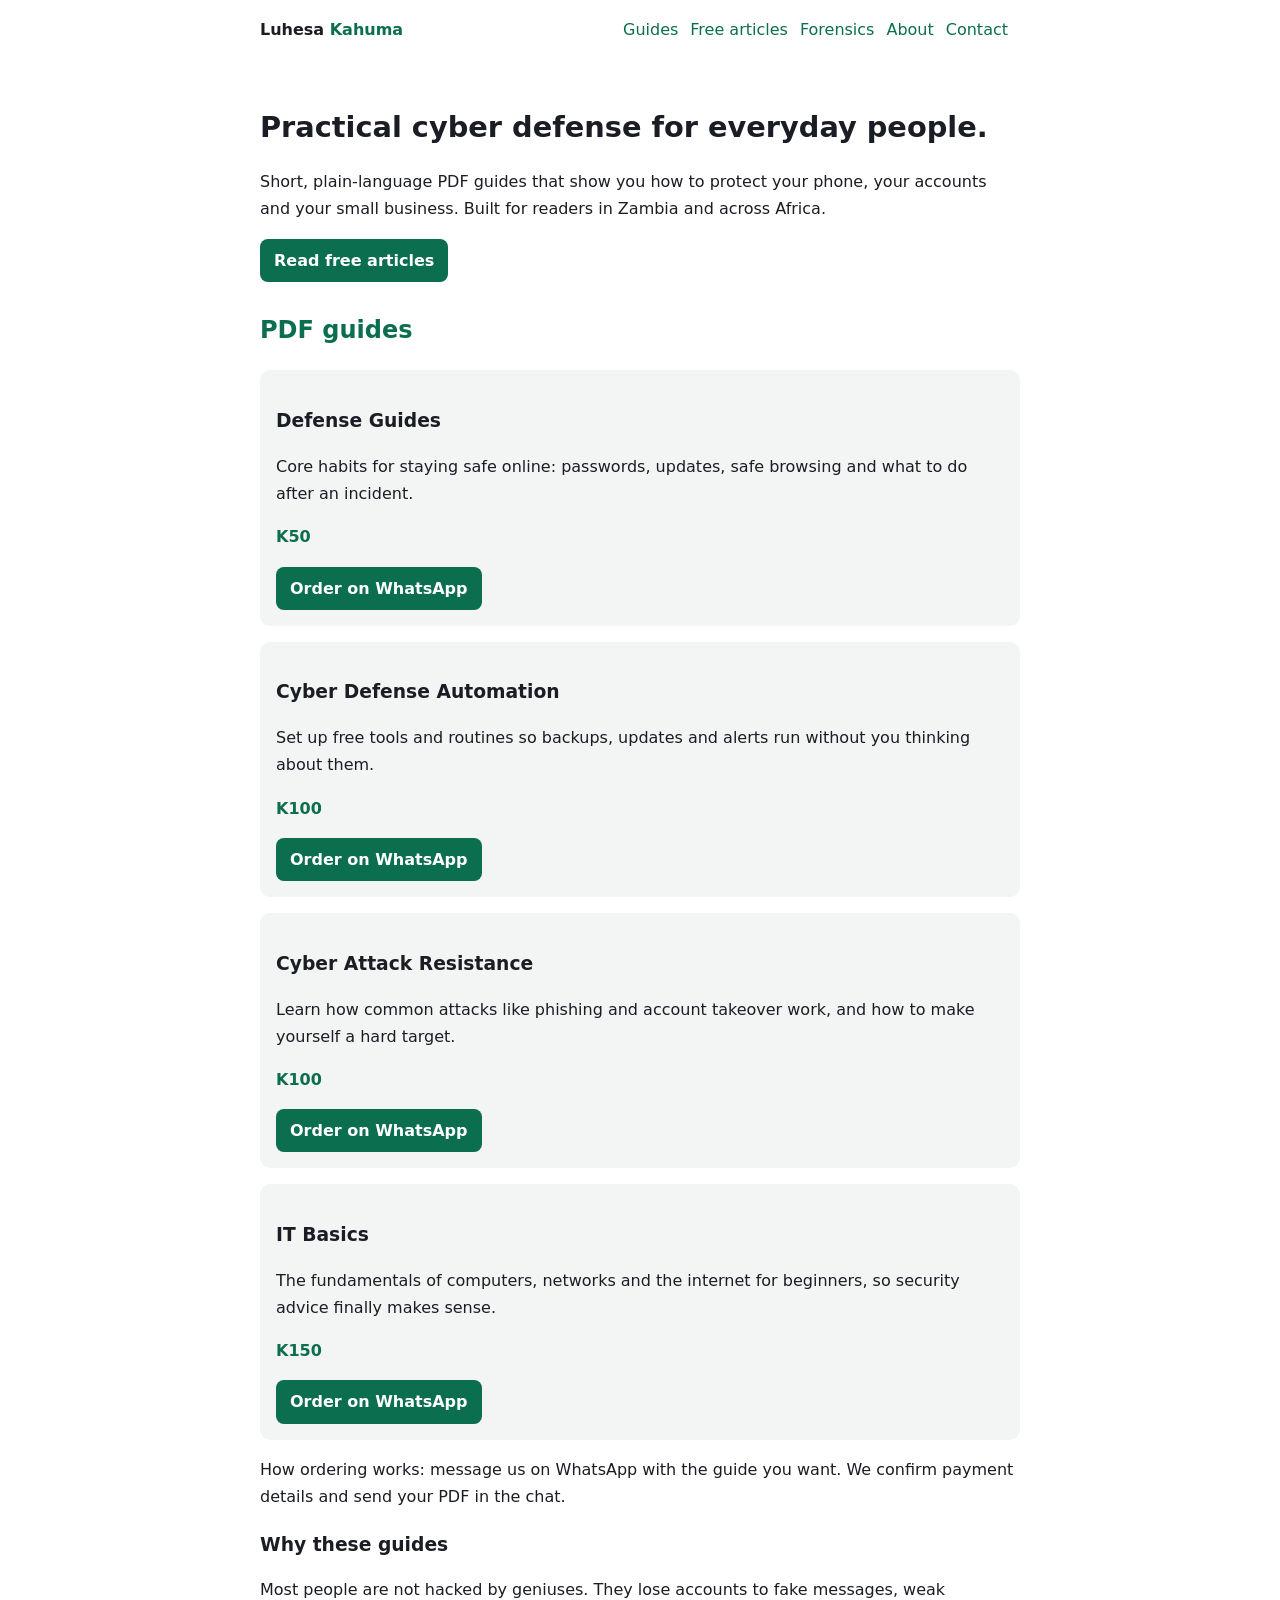
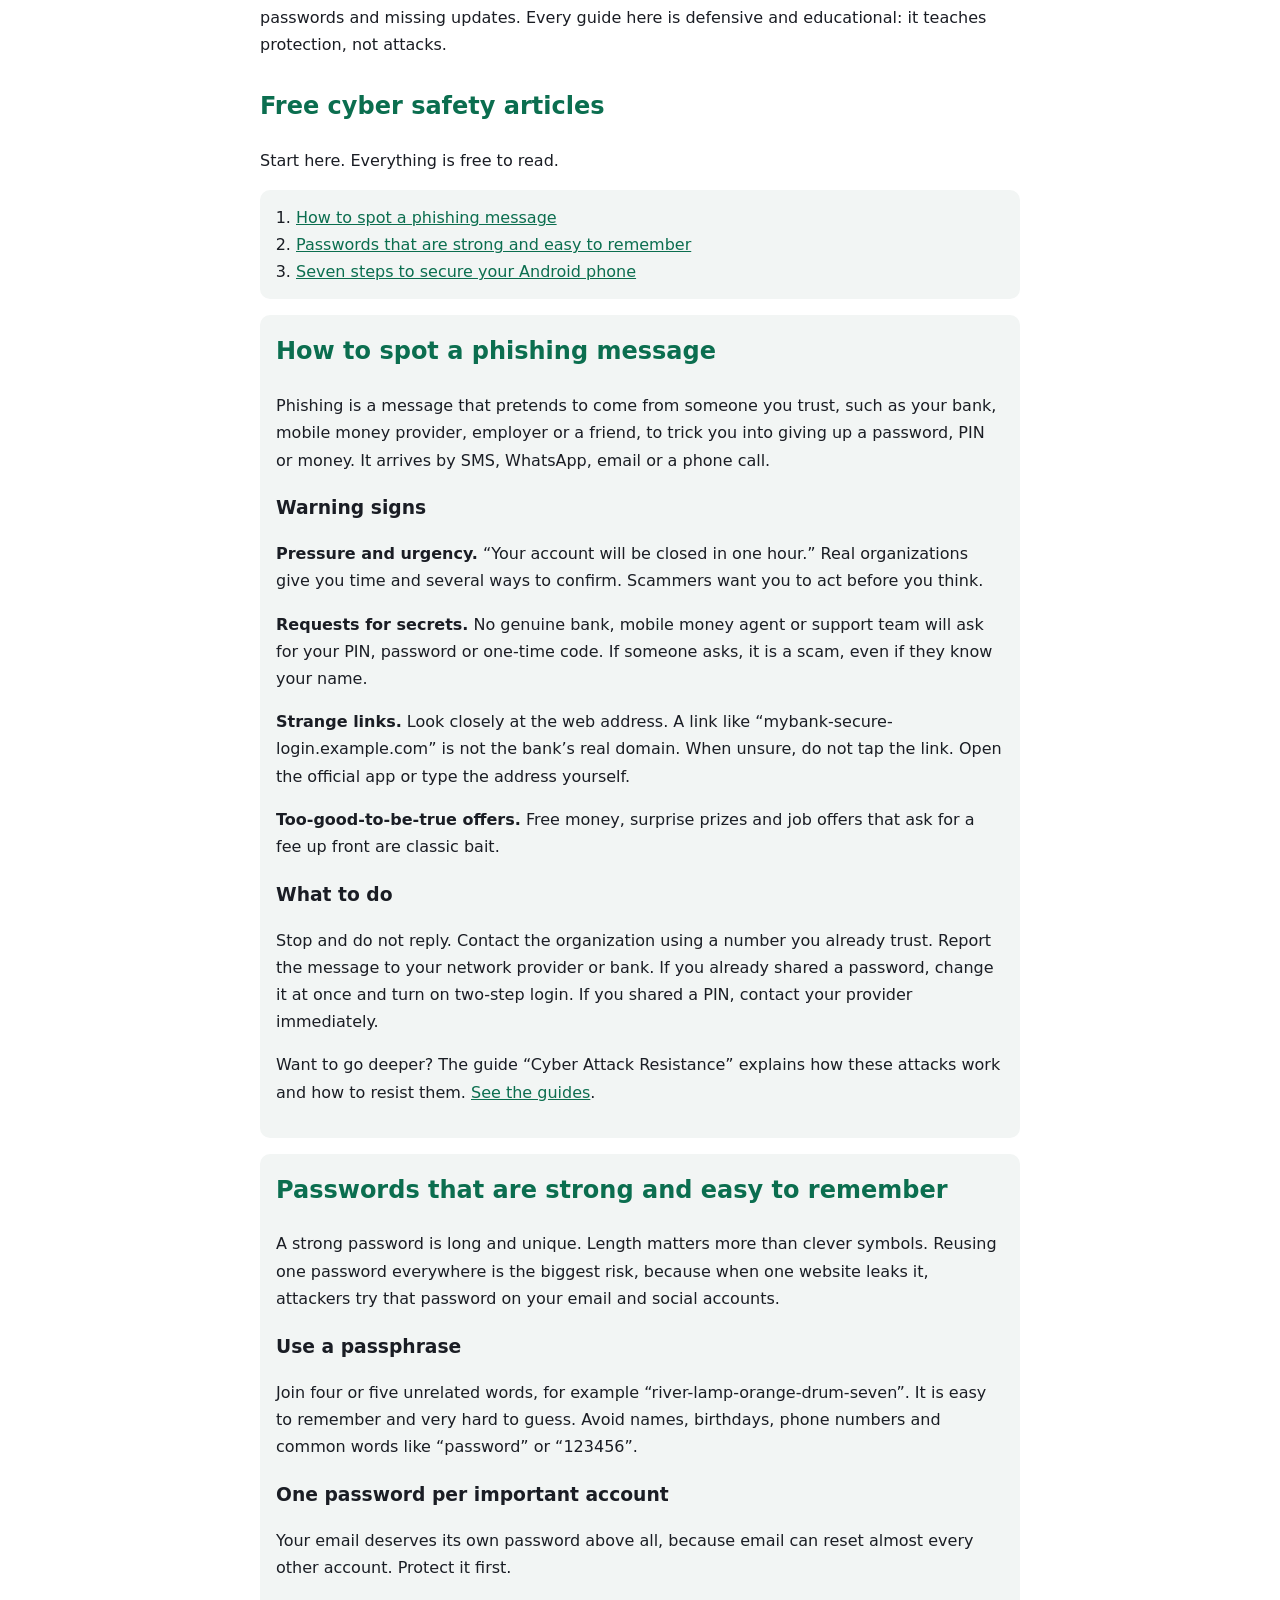
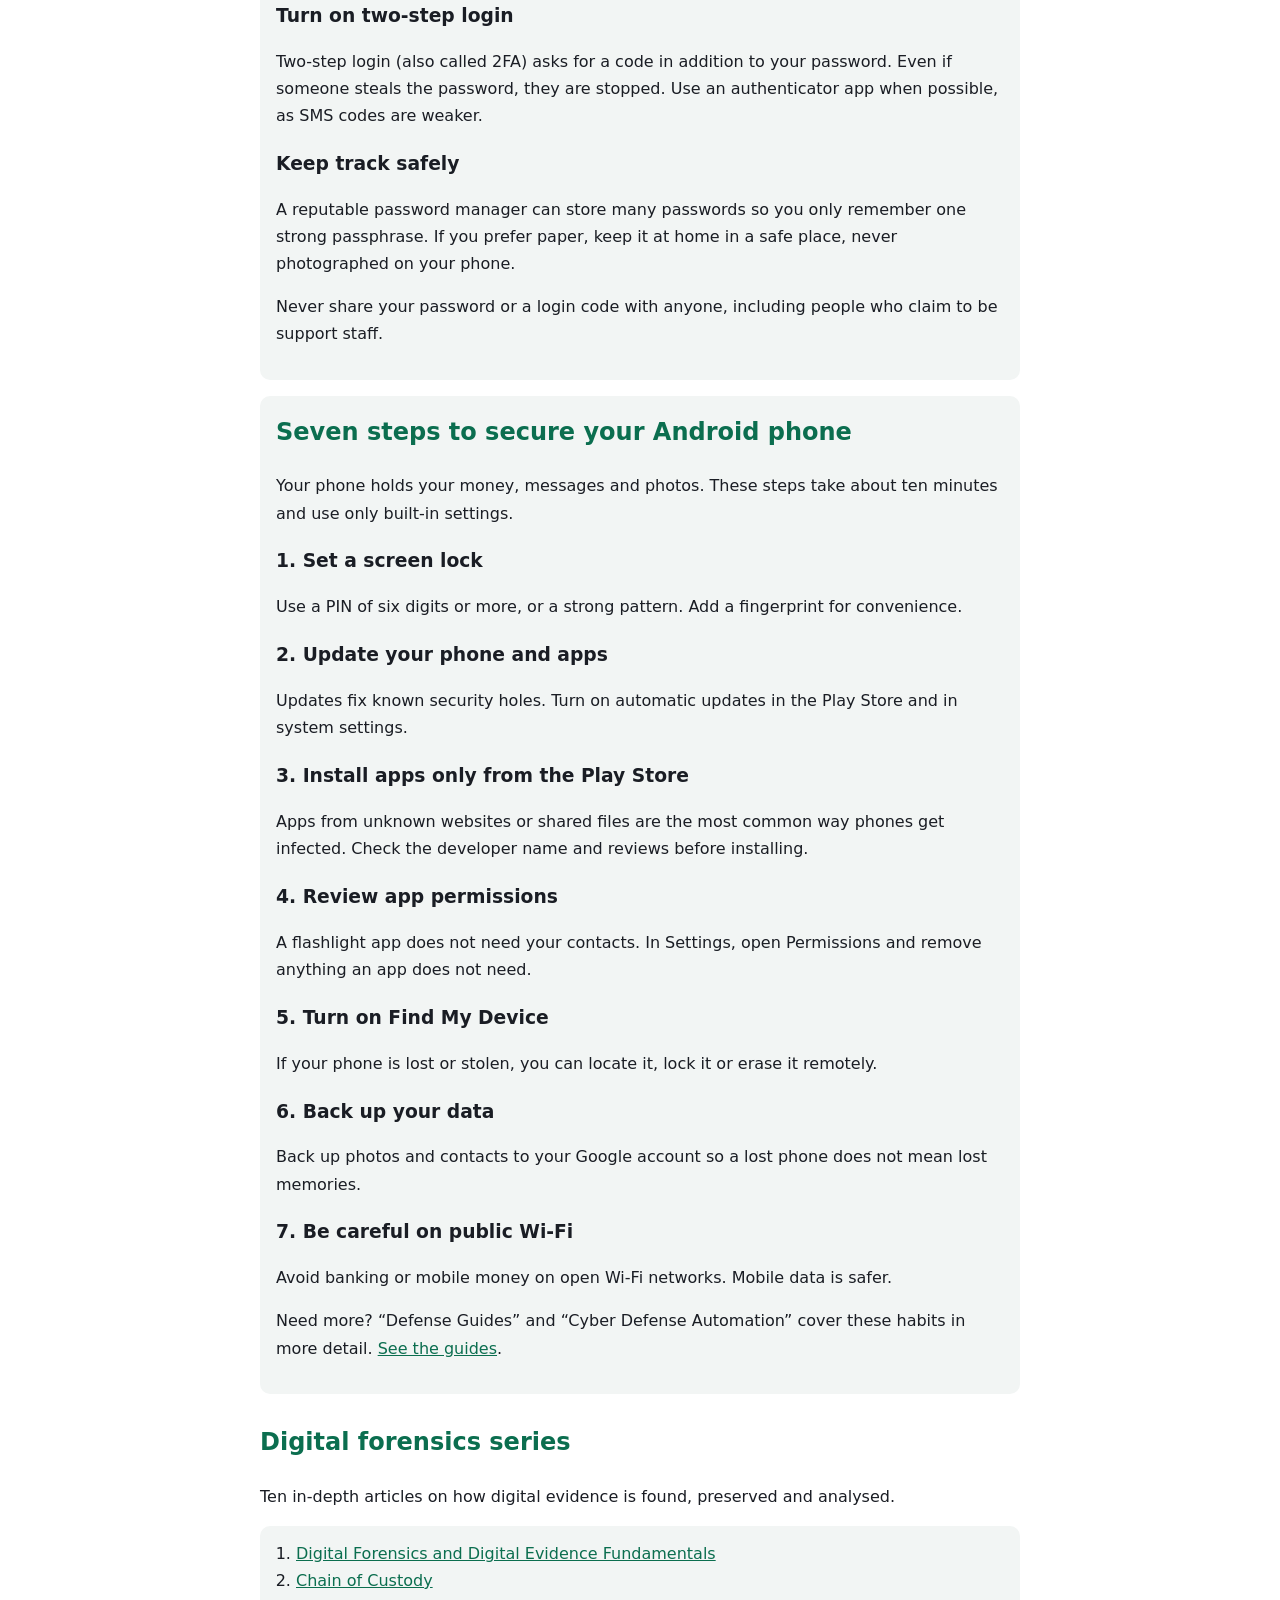
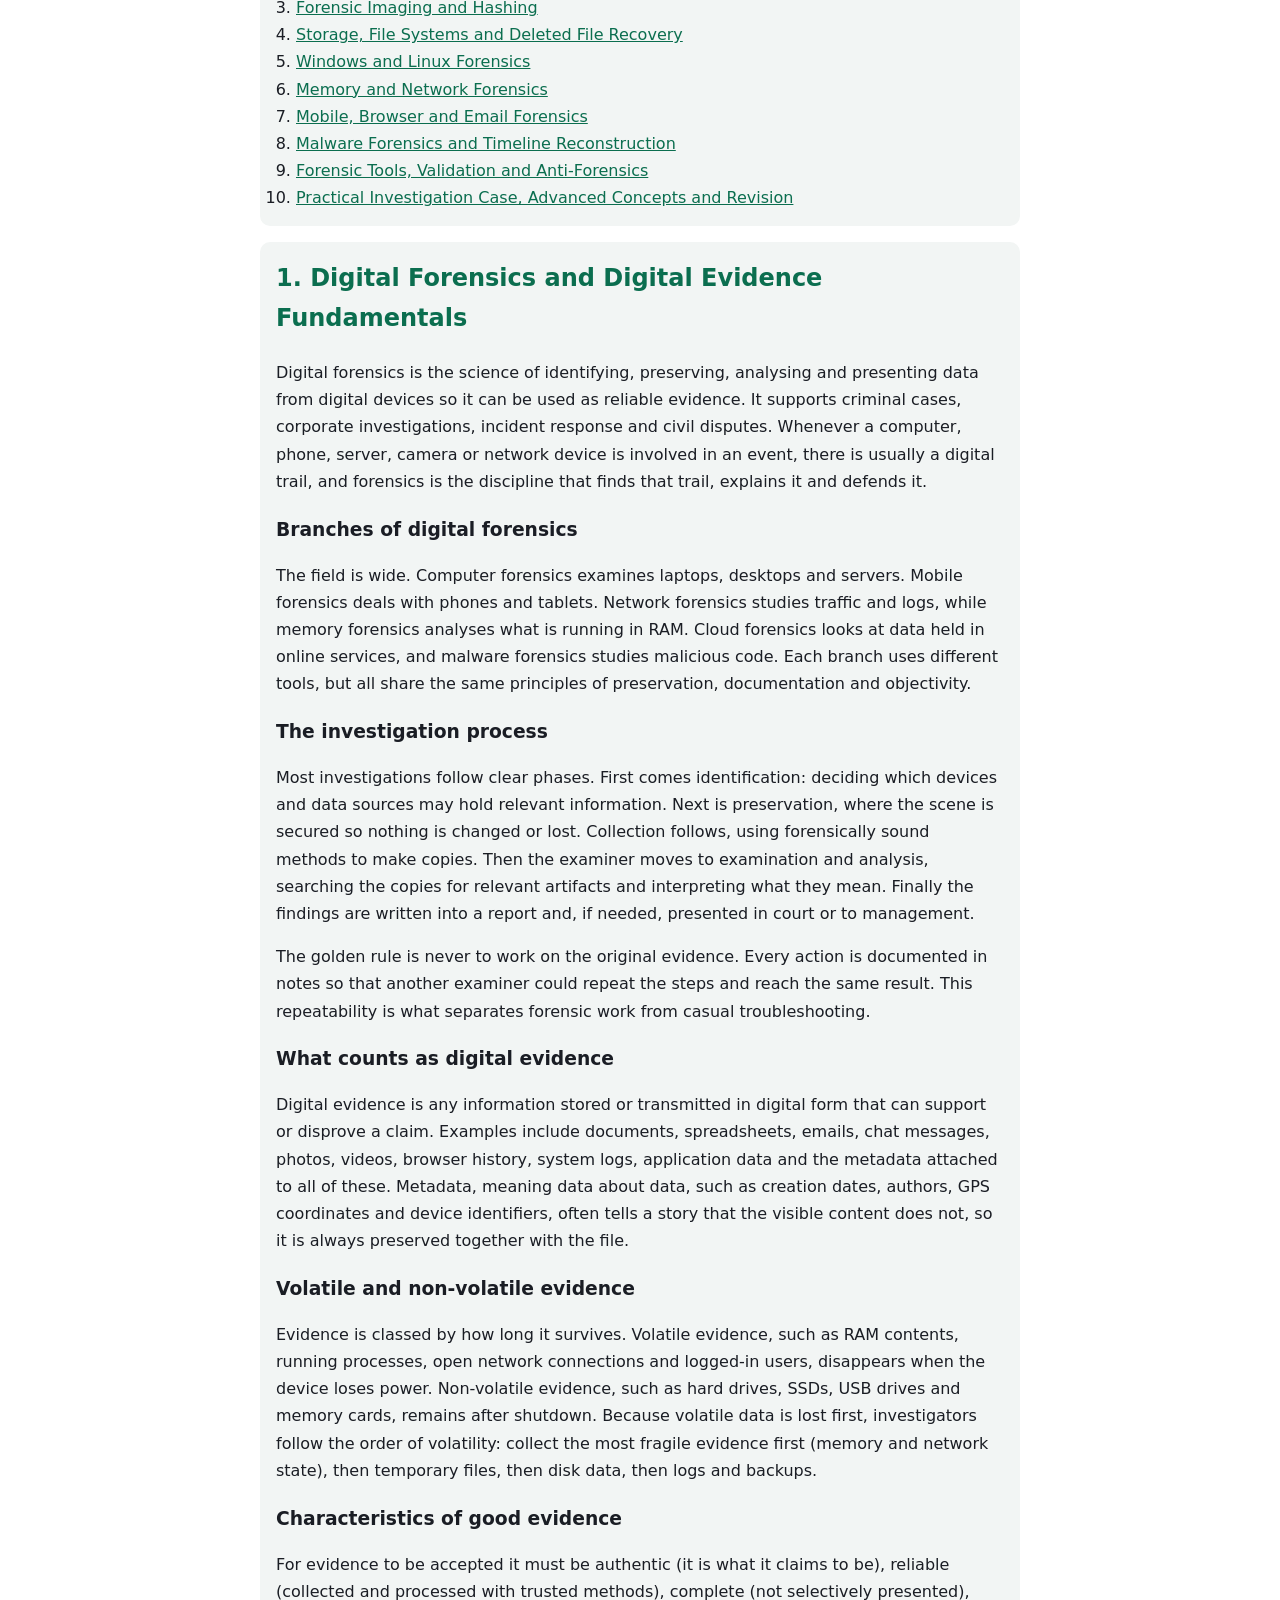
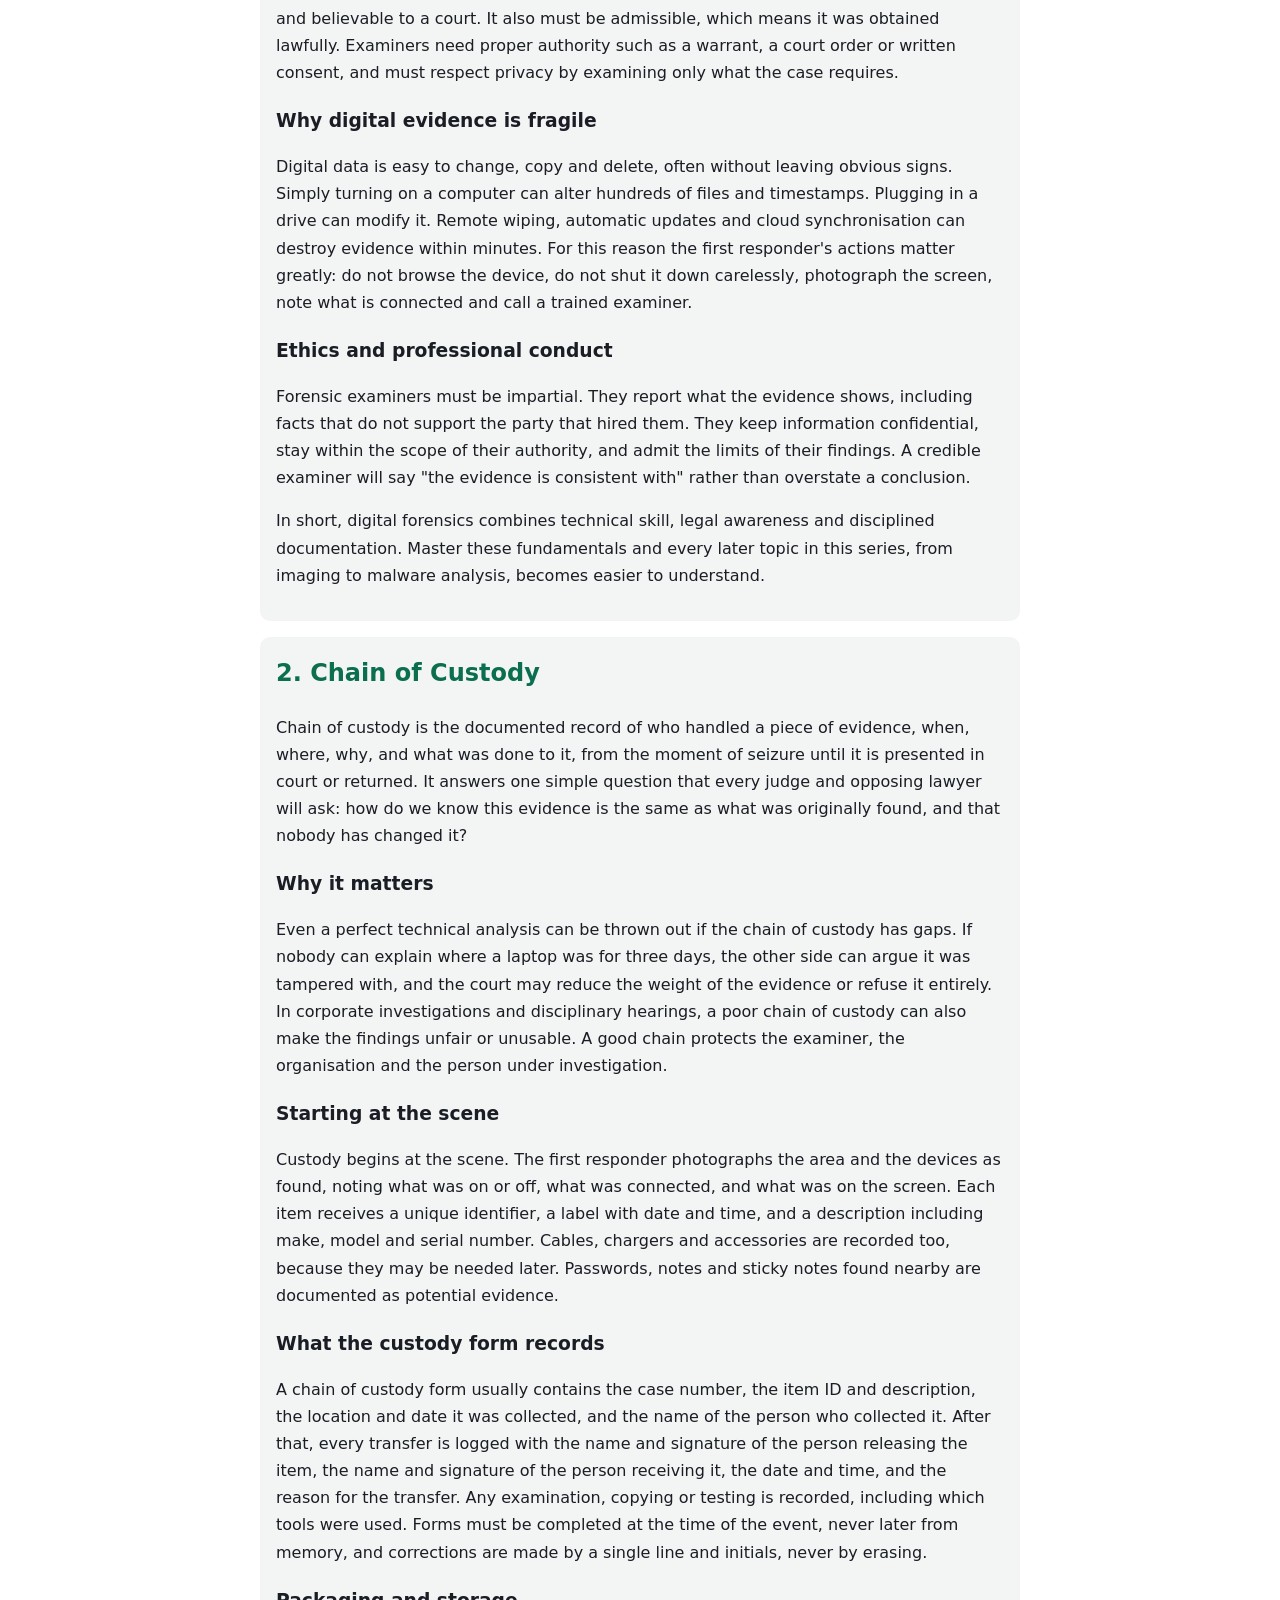
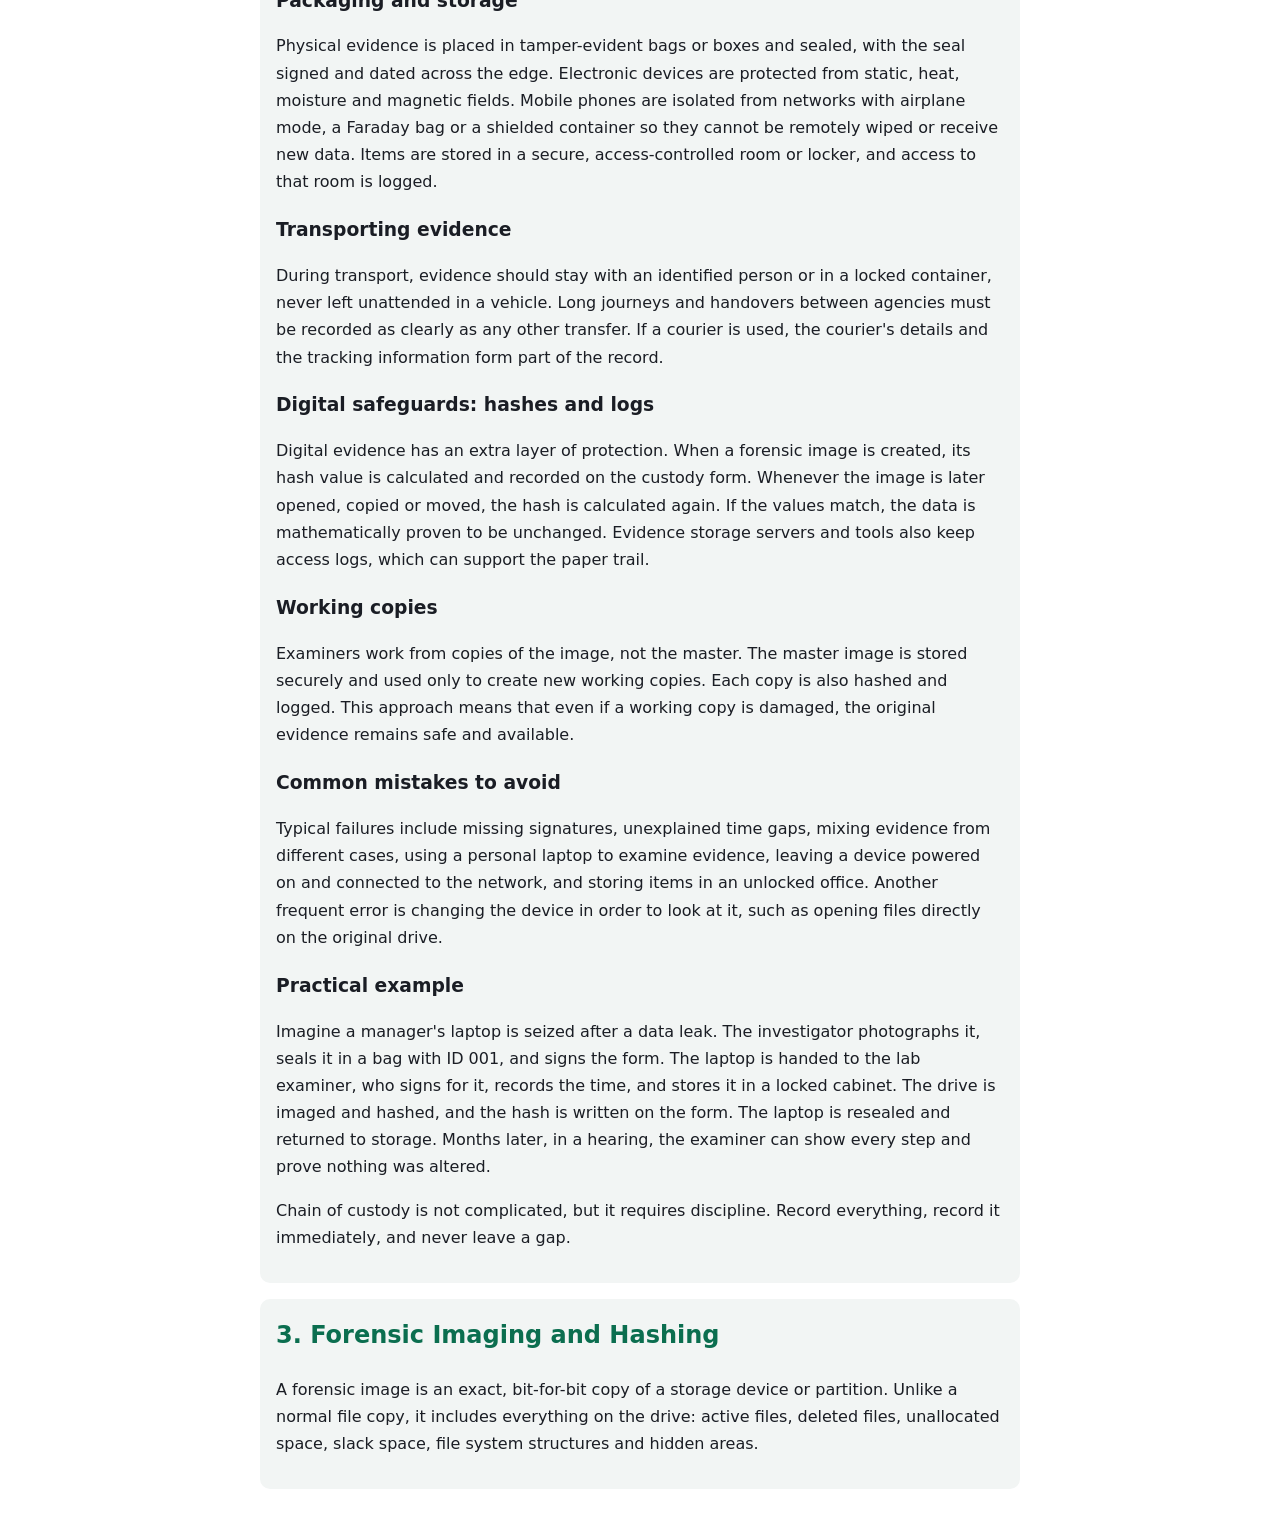
==== Index.html @ 453e82b5 "Add initial structure for cyber defense website This HTML file contains a complete structure for a w" ====
<!DOCTYPE html>
<html lang="en"><head><meta charset="utf-8">
<meta name="viewport" content="width=device-width, initial-scale=1">
<title>Luhesa Kahuma – Practical Cyber Defense Guides and Digital Forensics Articles</title>
<meta name="description" content="Plain-language cyber defense PDF guides, free cyber safety articles and a digital forensics series. Based in Zambia.">
<!-- GOOGLE ADSENSE: site script. Keep this in the head of every page. -->
<script async src="https://pagead2.googlesyndication.com/pagead/js/adsbygoogle.js?client=ca-pub-8002602177546932" crossorigin="anonymous"></script>
<style>
:root{--bg:#fff;--fg:#1a1d24;--mu:#5b6270;--ac:#0b6e4f;--cd:#f2f5f4}
@media(prefers-color-scheme:dark){:root{--bg:#10141a;--fg:#e8ecf1;--mu:#9aa4b2;--ac:#4cd1a0;--cd:#1a2029}}
html{scroll-behavior:smooth}
body{margin:0;background:var(--bg);color:var(--fg);font:16px/1.7 system-ui,sans-serif}
header,main,footer{max-width:760px;margin:auto;padding:16px}
.top{display:flex;flex-wrap:wrap;gap:10px 16px;align-items:center;justify-content:space-between}
.top nav a{margin-right:12px;text-decoration:none}
h1{font-size:1.8rem;margin:.4em 0}h2{color:var(--ac);margin-top:0}h3{margin:1em 0 .2em}
a{color:var(--ac)}section{margin:28px 0}
article,.card{background:var(--cd);border-radius:10px;padding:16px;margin:16px 0}
.price{font-weight:700;color:var(--ac)}
.btn{display:inline-block;background:var(--ac);color:var(--bg);padding:8px 14px;border-radius:8px;text-decoration:none;font-weight:600}
nav ol{background:var(--cd);padding:14px 14px 14px 36px;border-radius:10px}
.ad{min-height:0;margin:20px 0;text-align:center}
footer{color:var(--mu);font-size:.9rem}
</style></head><body>
<header class="top"><strong id="home">Luhesa <span style="color:var(--ac)">Kahuma</span></strong>
<nav><a href="#guides">Guides</a><a href="#articles">Free articles</a><a href="#forensics">Forensics</a><a href="#about">About</a><a href="#contact">Contact</a></nav></header>
<main>
<section><h1>Practical cyber defense for everyday people.</h1>
<p>Short, plain-language PDF guides that show you how to protect your phone, your accounts and your small business. Built for readers in Zambia and across Africa.</p>
<p><a class="btn" href="#articles">Read free articles</a></p></section>

<!-- AD SPOT 1: below the hero, before the PDF guides. To use a manual unit, create a display ad unit in AdSense, copy its slot ID, and uncomment below.
<ins class="adsbygoogle" style="display:block" data-ad-client="ca-pub-8002602177546932" data-ad-slot="YOUR_SLOT_ID" data-ad-format="auto" data-full-width-responsive="true"></ins>
<script>(adsbygoogle=window.adsbygoogle||[]).push({});</script>
-->
<div class="ad" aria-label="Advertisement"></div>

<section id="guides"><h2>PDF guides</h2>
<div class="card"><h3>Defense Guides</h3><p>Core habits for staying safe online: passwords, updates, safe browsing and what to do after an incident.</p><p class="price">K50</p><a class="btn" href="https://wa.me/260964242278?text=Hello%2C%20I%20want%20the%20Defense%20Guides%20PDF%20%28K50%29">Order on WhatsApp</a></div>
<div class="card"><h3>Cyber Defense Automation</h3><p>Set up free tools and routines so backups, updates and alerts run without you thinking about them.</p><p class="price">K100</p><a class="btn" href="https://wa.me/260964242278?text=Hello%2C%20I%20want%20the%20Cyber%20Defense%20Automation%20PDF%20%28K100%29">Order on WhatsApp</a></div>
<div class="card"><h3>Cyber Attack Resistance</h3><p>Learn how common attacks like phishing and account takeover work, and how to make yourself a hard target.</p><p class="price">K100</p><a class="btn" href="https://wa.me/260964242278?text=Hello%2C%20I%20want%20the%20Cyber%20Attack%20Resistance%20PDF%20%28K100%29">Order on WhatsApp</a></div>
<div class="card"><h3>IT Basics</h3><p>The fundamentals of computers, networks and the internet for beginners, so security advice finally makes sense.</p><p class="price">K150</p><a class="btn" href="https://wa.me/260964242278?text=Hello%2C%20I%20want%20the%20IT%20Basics%20PDF%20%28K150%29">Order on WhatsApp</a></div>
<p>How ordering works: message us on WhatsApp with the guide you want. We confirm payment details and send your PDF in the chat.</p>
<h3>Why these guides</h3>
<p>Most people are not hacked by geniuses. They lose accounts to fake messages, weak passwords and missing updates. Every guide here is defensive and educational: it teaches protection, not attacks.</p></section>

<section id="articles"><h2>Free cyber safety articles</h2>
<p>Start here. Everything is free to read.</p>
<nav><ol><li><a href="#a-phishing">How to spot a phishing message</a></li><li><a href="#a-passwords">Passwords that are strong and easy to remember</a></li><li><a href="#a-phone">Seven steps to secure your Android phone</a></li></ol></nav>

<article id="a-phishing"><h2>How to spot a phishing message</h2>
<p>Phishing is a message that pretends to come from someone you trust, such as your bank, mobile money provider, employer or a friend, to trick you into giving up a password, PIN or money. It arrives by SMS, WhatsApp, email or a phone call.</p>
<h3>Warning signs</h3>
<p><strong>Pressure and urgency.</strong> “Your account will be closed in one hour.” Real organizations give you time and several ways to confirm. Scammers want you to act before you think.</p>
<p><strong>Requests for secrets.</strong> No genuine bank, mobile money agent or support team will ask for your PIN, password or one-time code. If someone asks, it is a scam, even if they know your name.</p>
<p><strong>Strange links.</strong> Look closely at the web address. A link like “mybank-secure-login.example.com” is not the bank’s real domain. When unsure, do not tap the link. Open the official app or type the address yourself.</p>
<p><strong>Too-good-to-be-true offers.</strong> Free money, surprise prizes and job offers that ask for a fee up front are classic bait.</p>
<h3>What to do</h3>
<p>Stop and do not reply. Contact the organization using a number you already trust. Report the message to your network provider or bank. If you already shared a password, change it at once and turn on two-step login. If you shared a PIN, contact your provider immediately.</p>
<p>Want to go deeper? The guide “Cyber Attack Resistance” explains how these attacks work and how to resist them. <a href="#guides">See the guides</a>.</p></article>

<article id="a-passwords"><h2>Passwords that are strong and easy to remember</h2>
<p>A strong password is long and unique. Length matters more than clever symbols. Reusing one password everywhere is the biggest risk, because when one website leaks it, attackers try that password on your email and social accounts.</p>
<h3>Use a passphrase</h3>
<p>Join four or five unrelated words, for example “river-lamp-orange-drum-seven”. It is easy to remember and very hard to guess. Avoid names, birthdays, phone numbers and common words like “password” or “123456”.</p>
<h3>One password per important account</h3>
<p>Your email deserves its own password above all, because email can reset almost every other account. Protect it first.</p>
<h3>Turn on two-step login</h3>
<p>Two-step login (also called 2FA) asks for a code in addition to your password. Even if someone steals the password, they are stopped. Use an authenticator app when possible, as SMS codes are weaker.</p>
<h3>Keep track safely</h3>
<p>A reputable password manager can store many passwords so you only remember one strong passphrase. If you prefer paper, keep it at home in a safe place, never photographed on your phone.</p>
<p>Never share your password or a login code with anyone, including people who claim to be support staff.</p></article>

<article id="a-phone"><h2>Seven steps to secure your Android phone</h2>
<p>Your phone holds your money, messages and photos. These steps take about ten minutes and use only built-in settings.</p>
<h3>1. Set a screen lock</h3><p>Use a PIN of six digits or more, or a strong pattern. Add a fingerprint for convenience.</p>
<h3>2. Update your phone and apps</h3><p>Updates fix known security holes. Turn on automatic updates in the Play Store and in system settings.</p>
<h3>3. Install apps only from the Play Store</h3><p>Apps from unknown websites or shared files are the most common way phones get infected. Check the developer name and reviews before installing.</p>
<h3>4. Review app permissions</h3><p>A flashlight app does not need your contacts. In Settings, open Permissions and remove anything an app does not need.</p>
<h3>5. Turn on Find My Device</h3><p>If your phone is lost or stolen, you can locate it, lock it or erase it remotely.</p>
<h3>6. Back up your data</h3><p>Back up photos and contacts to your Google account so a lost phone does not mean lost memories.</p>
<h3>7. Be careful on public Wi-Fi</h3><p>Avoid banking or mobile money on open Wi-Fi networks. Mobile data is safer.</p>
<p>Need more? “Defense Guides” and “Cyber Defense Automation” cover these habits in more detail. <a href="#guides">See the guides</a>.</p></article>
</section>

<!-- AD SPOT 2: between the free articles and the forensics series. To use a manual unit, create a display ad unit in AdSense, copy its slot ID, and uncomment below.
<ins class="adsbygoogle" style="display:block" data-ad-client="ca-pub-8002602177546932" data-ad-slot="YOUR_SLOT_ID" data-ad-format="auto" data-full-width-responsive="true"></ins>
<script>(adsbygoogle=window.adsbygoogle||[]).push({});</script>
-->
<div class="ad" aria-label="Advertisement"></div>

<section id="forensics"><h2>Digital forensics series</h2>
<p>Ten in-depth articles on how digital evidence is found, preserved and analysed.</p>
<nav><ol><li><a href="#f1">Digital Forensics and Digital Evidence Fundamentals</a></li><li><a href="#f2">Chain of Custody</a></li><li><a href="#f3">Forensic Imaging and Hashing</a></li><li><a href="#f4">Storage, File Systems and Deleted File Recovery</a></li><li><a href="#f5">Windows and Linux Forensics</a></li><li><a href="#f6">Memory and Network Forensics</a></li><li><a href="#f7">Mobile, Browser and Email Forensics</a></li><li><a href="#f8">Malware Forensics and Timeline Reconstruction</a></li><li><a href="#f9">Forensic Tools, Validation and Anti-Forensics</a></li><li><a href="#f10">Practical Investigation Case, Advanced Concepts and Revision</a></li></ol></nav>
<article id="f1"><h2>1. Digital Forensics and Digital Evidence Fundamentals</h2>
<p>Digital forensics is the science of identifying, preserving, analysing and presenting data from digital devices so it can be used as reliable evidence. It supports criminal cases, corporate investigations, incident response and civil disputes. Whenever a computer, phone, server, camera or network device is involved in an event, there is usually a digital trail, and forensics is the discipline that finds that trail, explains it and defends it.</p>
<h3>Branches of digital forensics</h3>
<p>The field is wide. Computer forensics examines laptops, desktops and servers. Mobile forensics deals with phones and tablets. Network forensics studies traffic and logs, while memory forensics analyses what is running in RAM. Cloud forensics looks at data held in online services, and malware forensics studies malicious code. Each branch uses different tools, but all share the same principles of preservation, documentation and objectivity.</p>
<h3>The investigation process</h3>
<p>Most investigations follow clear phases. First comes identification: deciding which devices and data sources may hold relevant information. Next is preservation, where the scene is secured so nothing is changed or lost. Collection follows, using forensically sound methods to make copies. Then the examiner moves to examination and analysis, searching the copies for relevant artifacts and interpreting what they mean. Finally the findings are written into a report and, if needed, presented in court or to management.</p>
<p>The golden rule is never to work on the original evidence. Every action is documented in notes so that another examiner could repeat the steps and reach the same result. This repeatability is what separates forensic work from casual troubleshooting.</p>
<h3>What counts as digital evidence</h3>
<p>Digital evidence is any information stored or transmitted in digital form that can support or disprove a claim. Examples include documents, spreadsheets, emails, chat messages, photos, videos, browser history, system logs, application data and the metadata attached to all of these. Metadata, meaning data about data, such as creation dates, authors, GPS coordinates and device identifiers, often tells a story that the visible content does not, so it is always preserved together with the file.</p>
<h3>Volatile and non-volatile evidence</h3>
<p>Evidence is classed by how long it survives. Volatile evidence, such as RAM contents, running processes, open network connections and logged-in users, disappears when the device loses power. Non-volatile evidence, such as hard drives, SSDs, USB drives and memory cards, remains after shutdown. Because volatile data is lost first, investigators follow the order of volatility: collect the most fragile evidence first (memory and network state), then temporary files, then disk data, then logs and backups.</p>
<h3>Characteristics of good evidence</h3>
<p>For evidence to be accepted it must be authentic (it is what it claims to be), reliable (collected and processed with trusted methods), complete (not selectively presented), and believable to a court. It also must be admissible, which means it was obtained lawfully. Examiners need proper authority such as a warrant, a court order or written consent, and must respect privacy by examining only what the case requires.</p>
<h3>Why digital evidence is fragile</h3>
<p>Digital data is easy to change, copy and delete, often without leaving obvious signs. Simply turning on a computer can alter hundreds of files and timestamps. Plugging in a drive can modify it. Remote wiping, automatic updates and cloud synchronisation can destroy evidence within minutes. For this reason the first responder's actions matter greatly: do not browse the device, do not shut it down carelessly, photograph the screen, note what is connected and call a trained examiner.</p>
<h3>Ethics and professional conduct</h3>
<p>Forensic examiners must be impartial. They report what the evidence shows, including facts that do not support the party that hired them. They keep information confidential, stay within the scope of their authority, and admit the limits of their findings. A credible examiner will say "the evidence is consistent with" rather than overstate a conclusion.</p>
<p>In short, digital forensics combines technical skill, legal awareness and disciplined documentation. Master these fundamentals and every later topic in this series, from imaging to malware analysis, becomes easier to understand.</p></article><article id="f2"><h2>2. Chain of Custody</h2>
<p>Chain of custody is the documented record of who handled a piece of evidence, when, where, why, and what was done to it, from the moment of seizure until it is presented in court or returned. It answers one simple question that every judge and opposing lawyer will ask: how do we know this evidence is the same as what was originally found, and that nobody has changed it?</p>
<h3>Why it matters</h3>
<p>Even a perfect technical analysis can be thrown out if the chain of custody has gaps. If nobody can explain where a laptop was for three days, the other side can argue it was tampered with, and the court may reduce the weight of the evidence or refuse it entirely. In corporate investigations and disciplinary hearings, a poor chain of custody can also make the findings unfair or unusable. A good chain protects the examiner, the organisation and the person under investigation.</p>
<h3>Starting at the scene</h3>
<p>Custody begins at the scene. The first responder photographs the area and the devices as found, noting what was on or off, what was connected, and what was on the screen. Each item receives a unique identifier, a label with date and time, and a description including make, model and serial number. Cables, chargers and accessories are recorded too, because they may be needed later. Passwords, notes and sticky notes found nearby are documented as potential evidence.</p>
<h3>What the custody form records</h3>
<p>A chain of custody form usually contains the case number, the item ID and description, the location and date it was collected, and the name of the person who collected it. After that, every transfer is logged with the name and signature of the person releasing the item, the name and signature of the person receiving it, the date and time, and the reason for the transfer. Any examination, copying or testing is recorded, including which tools were used. Forms must be completed at the time of the event, never later from memory, and corrections are made by a single line and initials, never by erasing.</p>
<h3>Packaging and storage</h3>
<p>Physical evidence is placed in tamper-evident bags or boxes and sealed, with the seal signed and dated across the edge. Electronic devices are protected from static, heat, moisture and magnetic fields. Mobile phones are isolated from networks with airplane mode, a Faraday bag or a shielded container so they cannot be remotely wiped or receive new data. Items are stored in a secure, access-controlled room or locker, and access to that room is logged.</p>
<h3>Transporting evidence</h3>
<p>During transport, evidence should stay with an identified person or in a locked container, never left unattended in a vehicle. Long journeys and handovers between agencies must be recorded as clearly as any other transfer. If a courier is used, the courier's details and the tracking information form part of the record.</p>
<h3>Digital safeguards: hashes and logs</h3>
<p>Digital evidence has an extra layer of protection. When a forensic image is created, its hash value is calculated and recorded on the custody form. Whenever the image is later opened, copied or moved, the hash is calculated again. If the values match, the data is mathematically proven to be unchanged. Evidence storage servers and tools also keep access logs, which can support the paper trail.</p>
<h3>Working copies</h3>
<p>Examiners work from copies of the image, not the master. The master image is stored securely and used only to create new working copies. Each copy is also hashed and logged. This approach means that even if a working copy is damaged, the original evidence remains safe and available.</p>
<h3>Common mistakes to avoid</h3>
<p>Typical failures include missing signatures, unexplained time gaps, mixing evidence from different cases, using a personal laptop to examine evidence, leaving a device powered on and connected to the network, and storing items in an unlocked office. Another frequent error is changing the device in order to look at it, such as opening files directly on the original drive.</p>
<h3>Practical example</h3>
<p>Imagine a manager's laptop is seized after a data leak. The investigator photographs it, seals it in a bag with ID 001, and signs the form. The laptop is handed to the lab examiner, who signs for it, records the time, and stores it in a locked cabinet. The drive is imaged and hashed, and the hash is written on the form. The laptop is resealed and returned to storage. Months later, in a hearing, the examiner can show every step and prove nothing was altered.</p>
<p>Chain of custody is not complicated, but it requires discipline. Record everything, record it immediately, and never leave a gap.</p></article><article id="f3"><h2>3. Forensic Imaging and Hashing</h2>
<p>A forensic image is an exact, bit-for-bit copy of a storage device or partition. Unlike a normal file copy, it includes everything on the drive: active files, deleted files, unallocated space, slack space, file system structures and hidden areas.
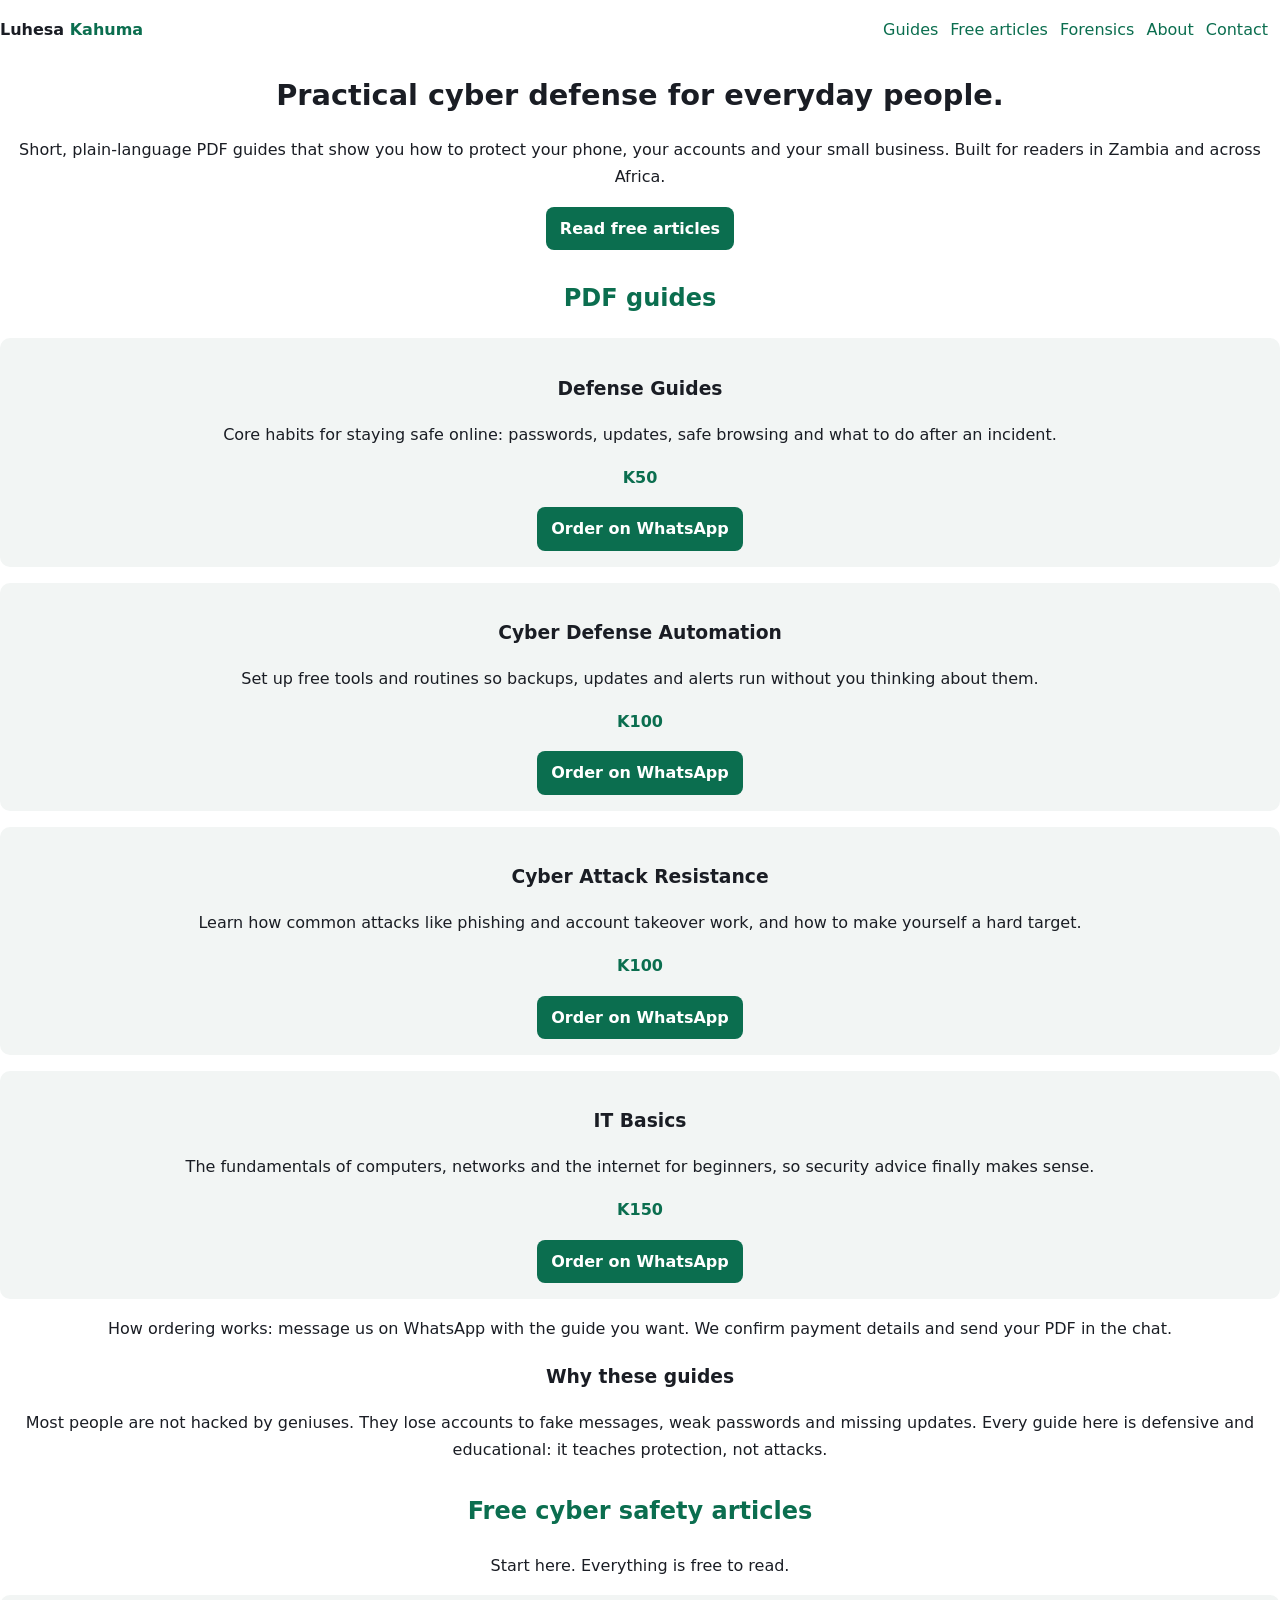
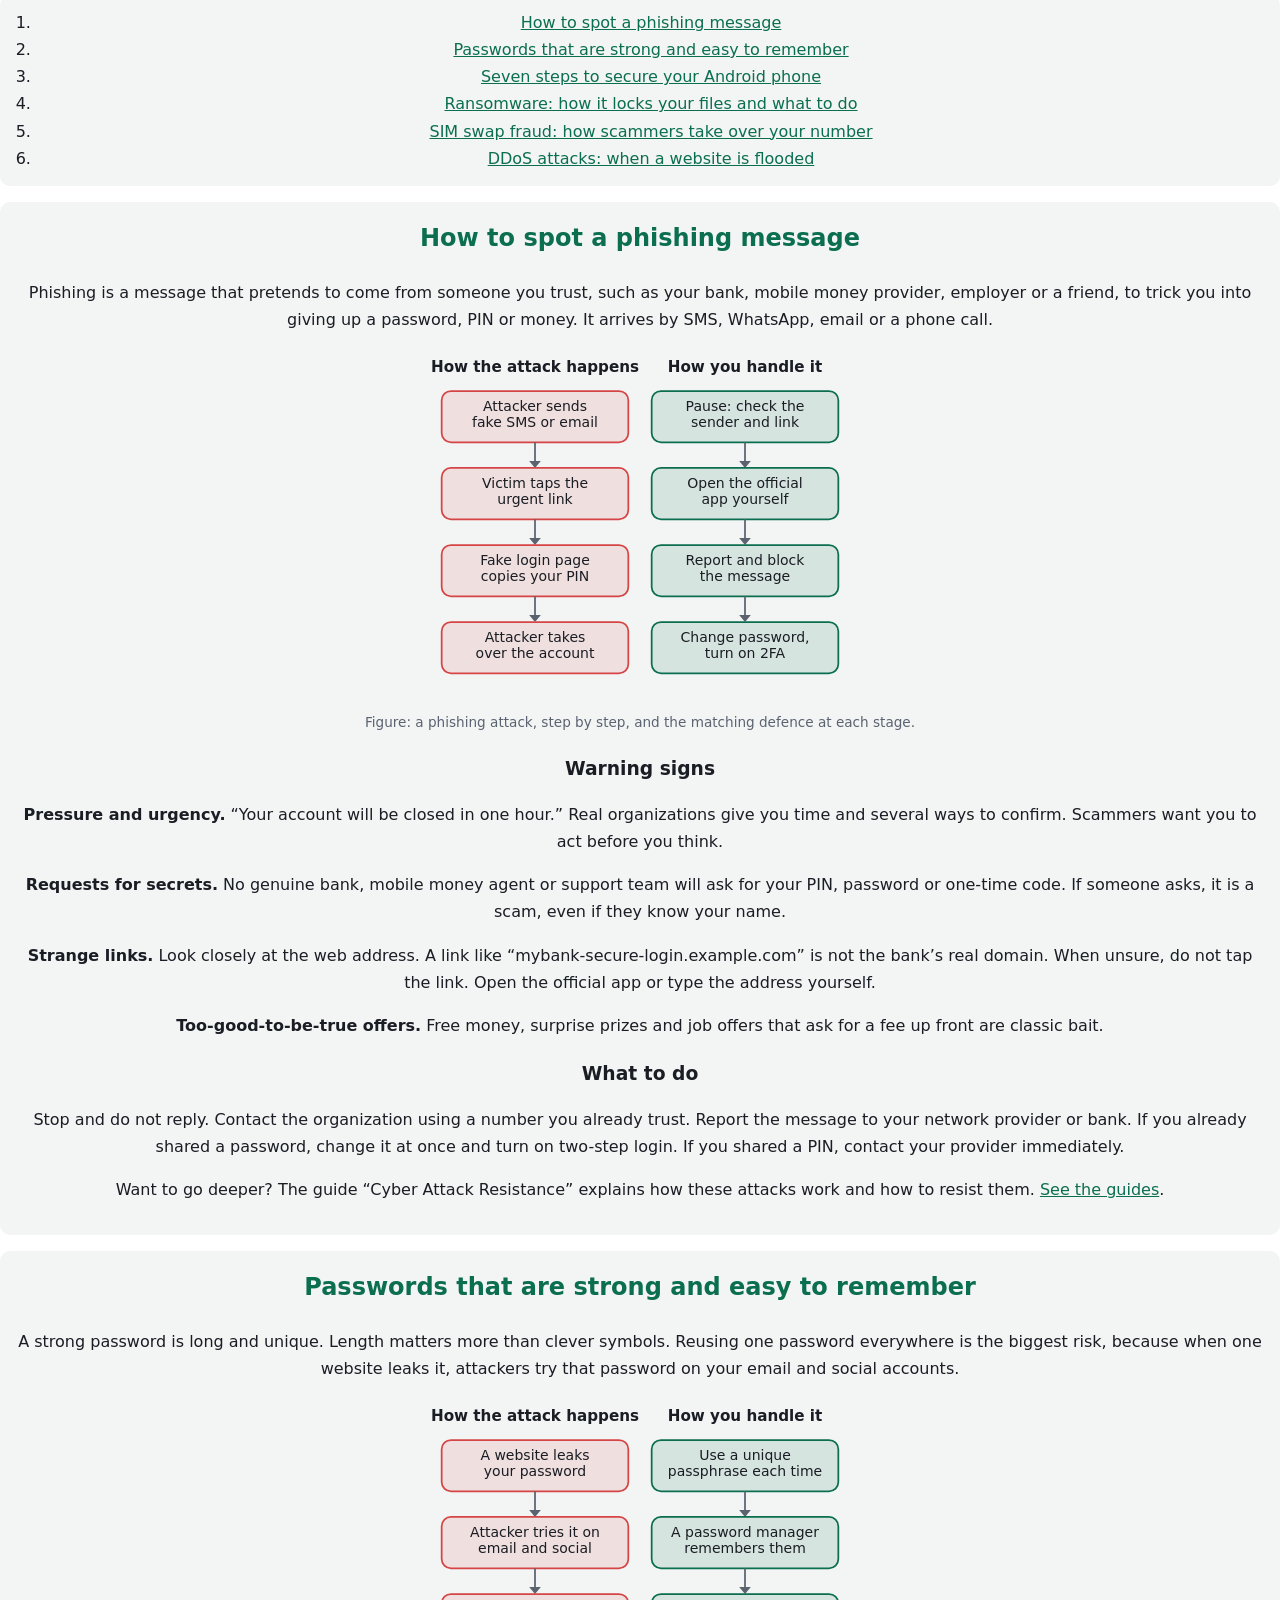
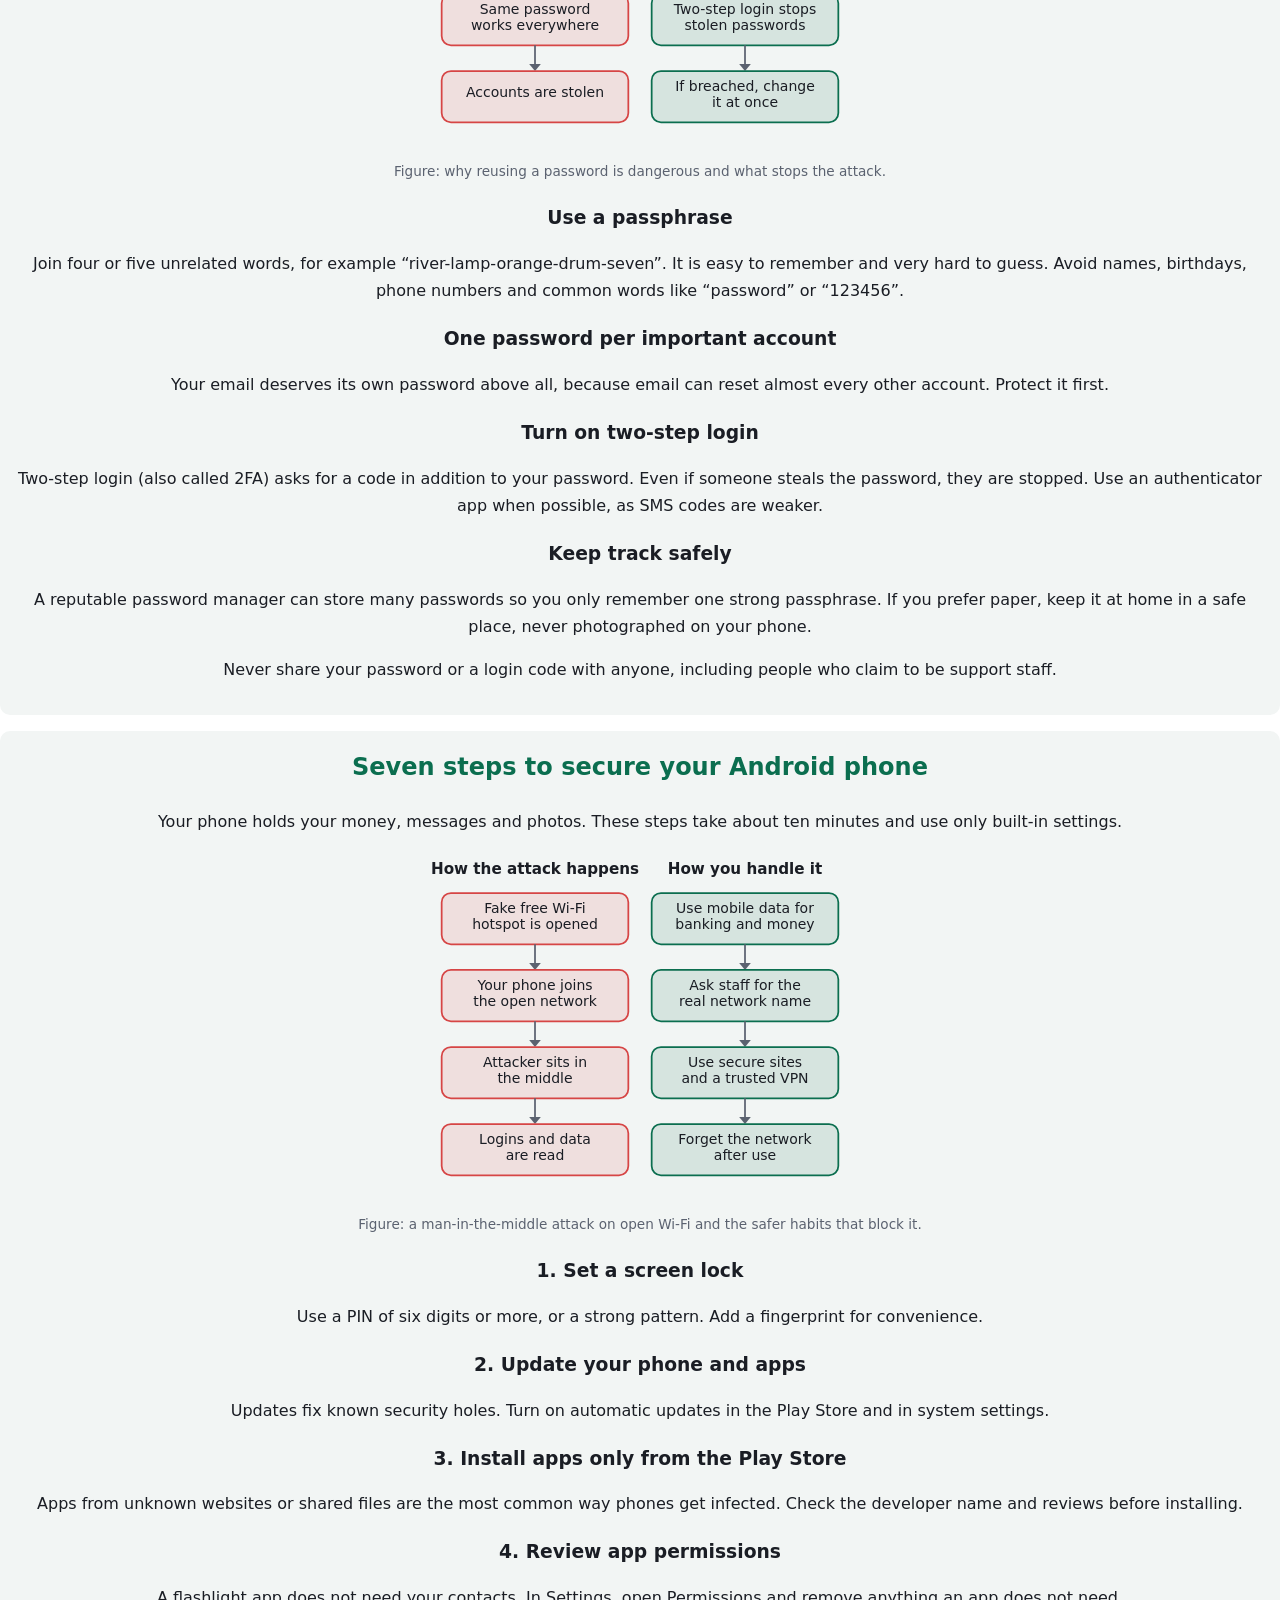
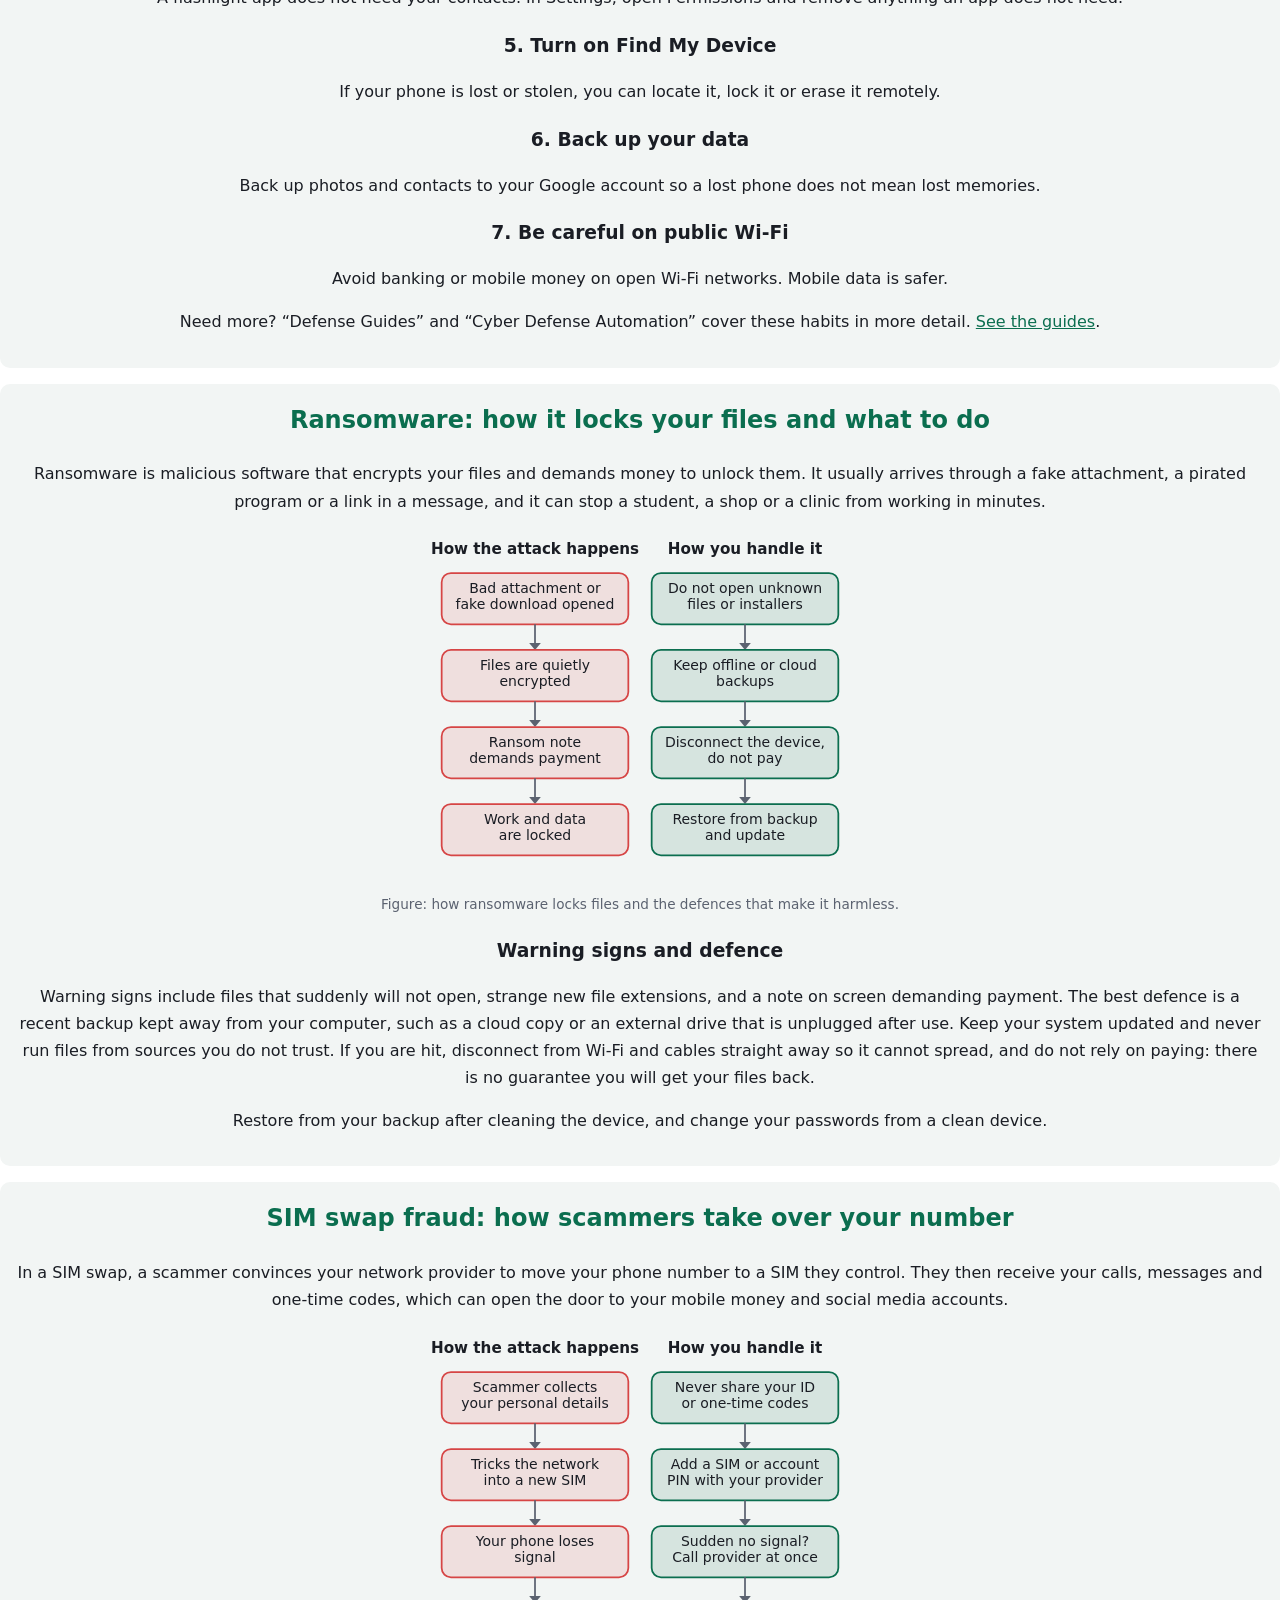
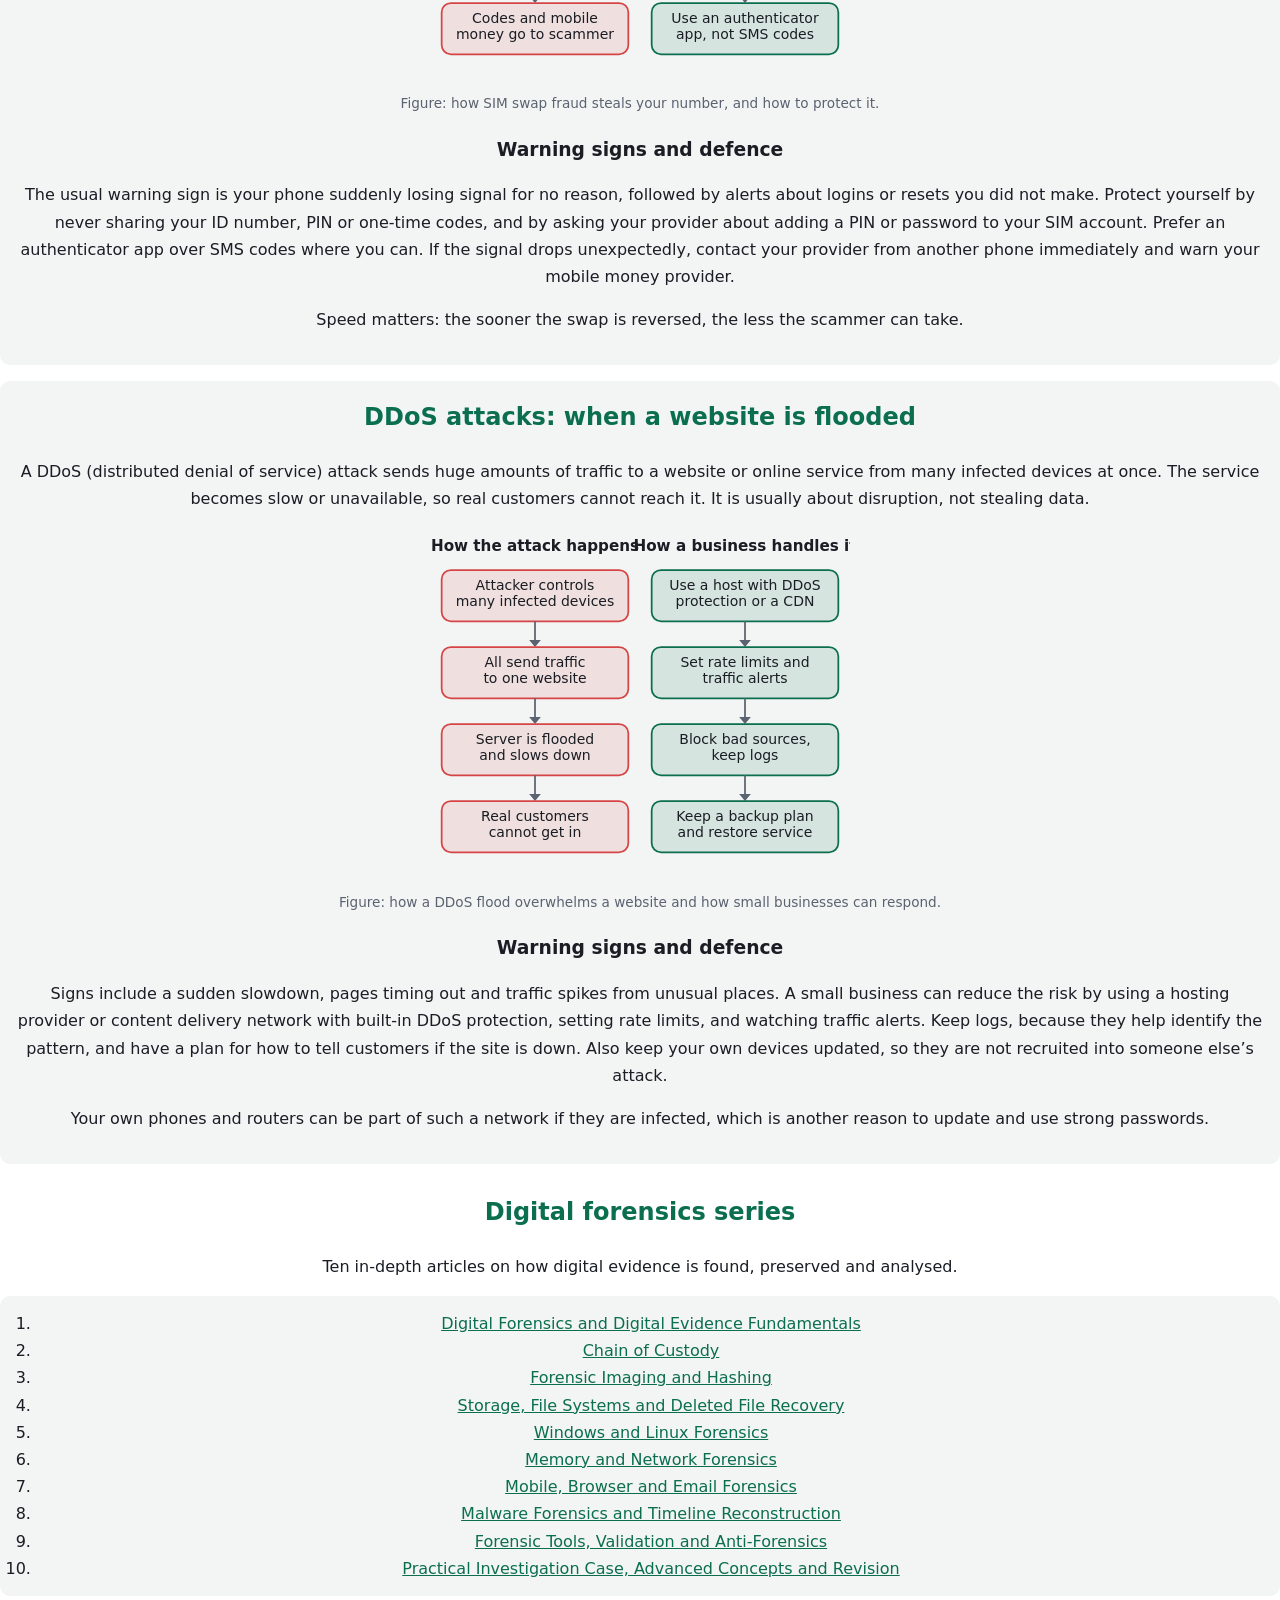
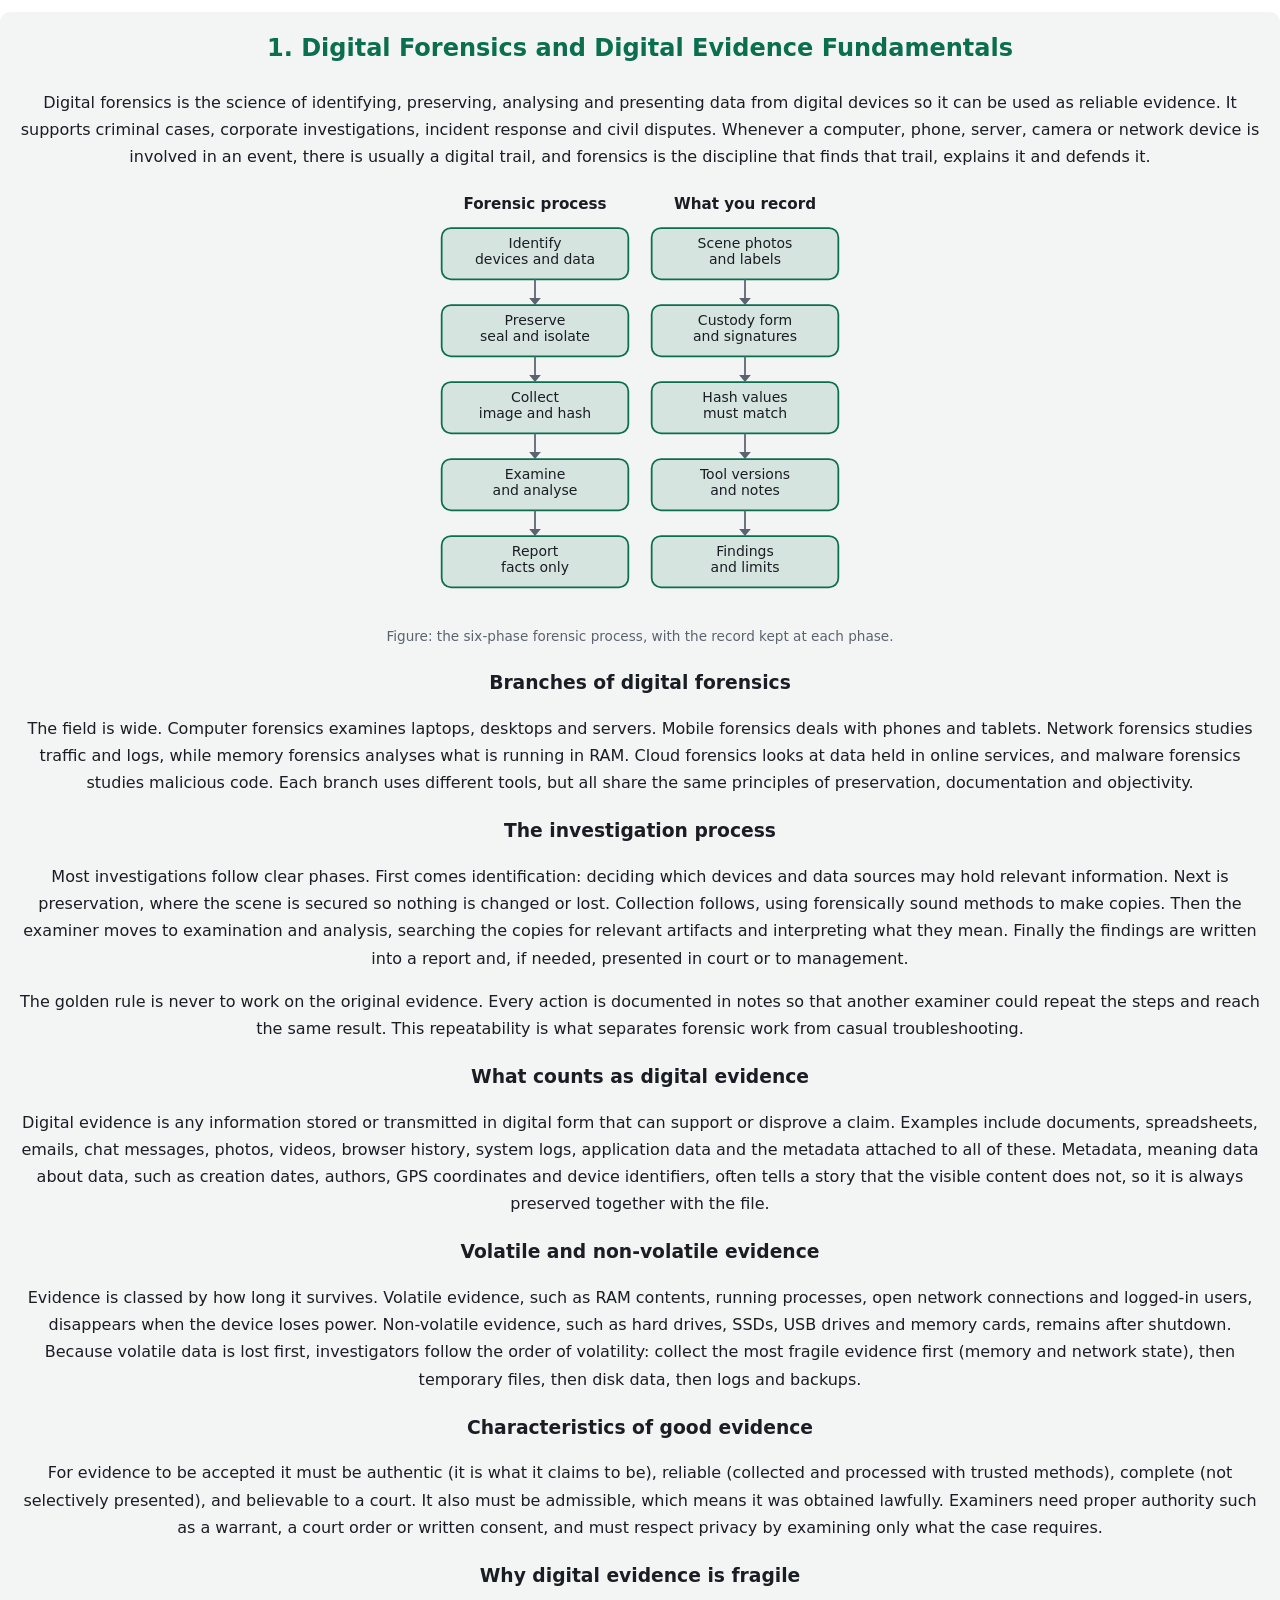
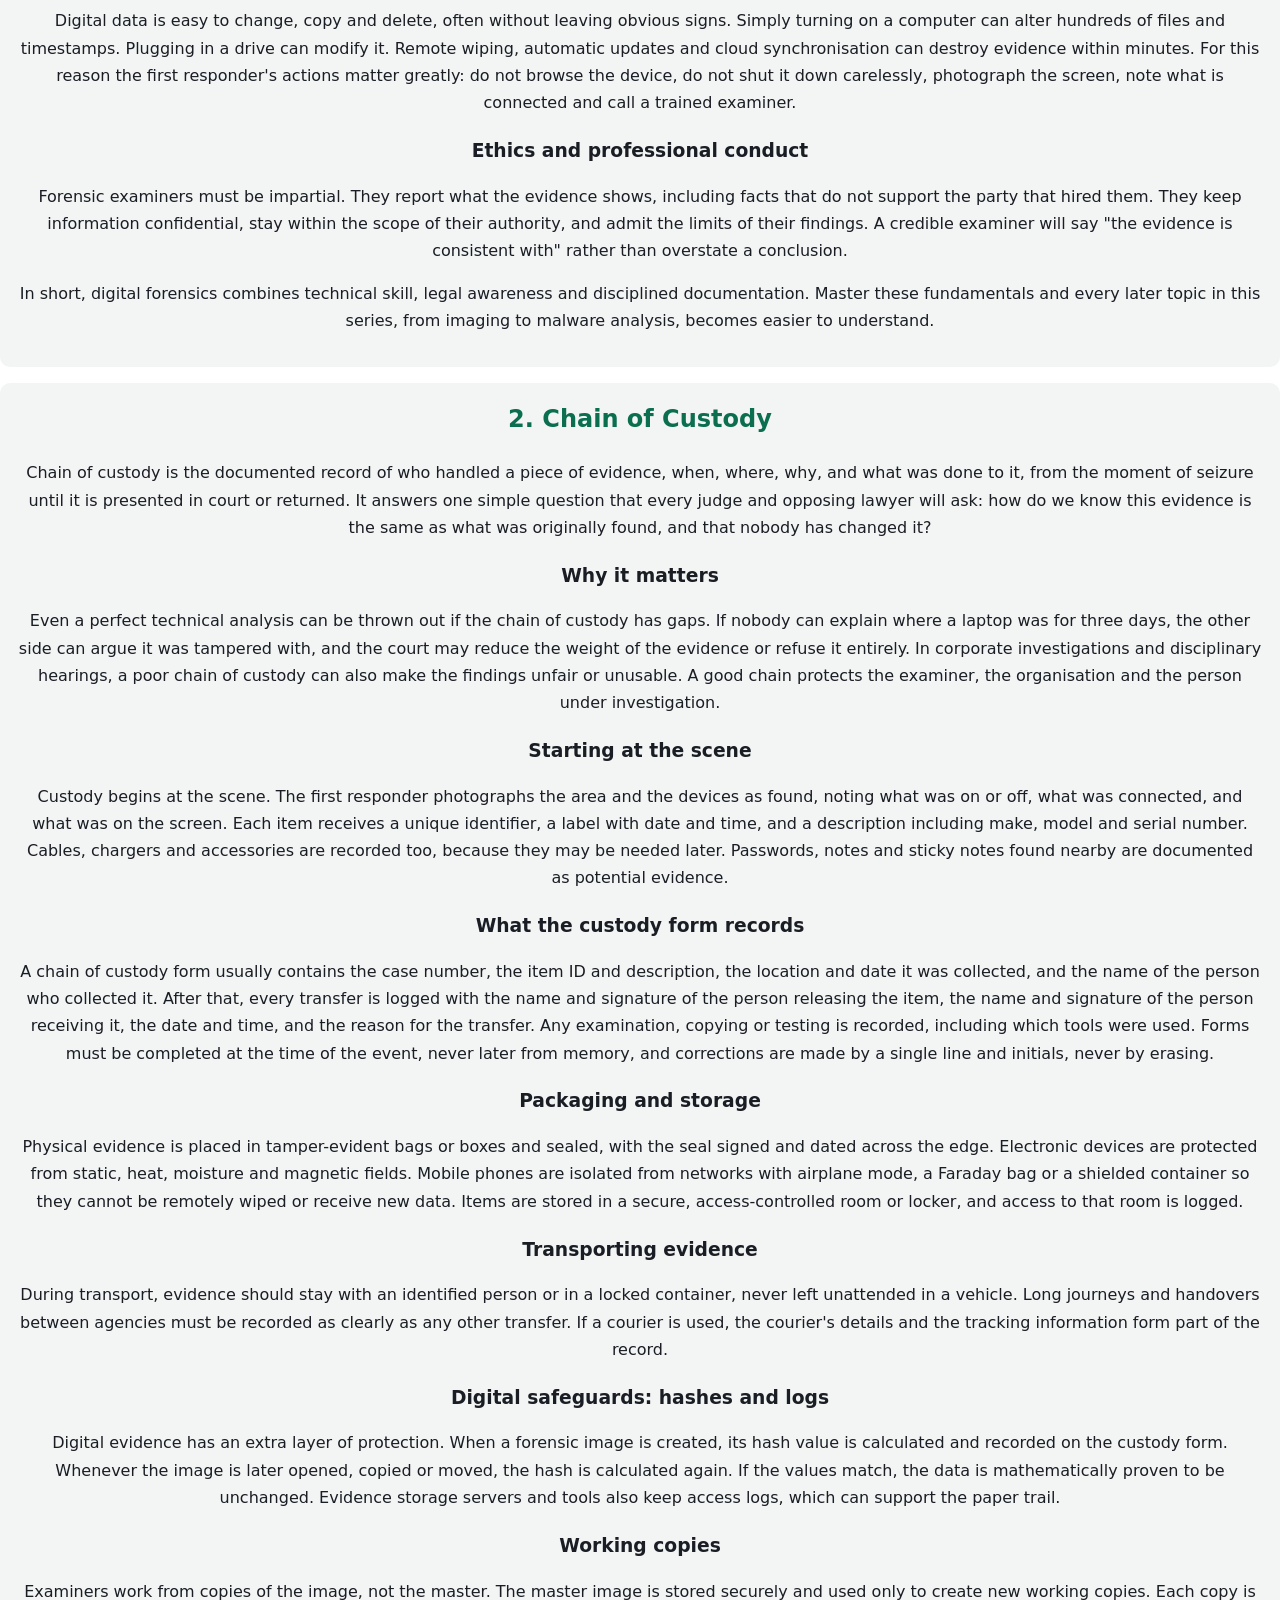
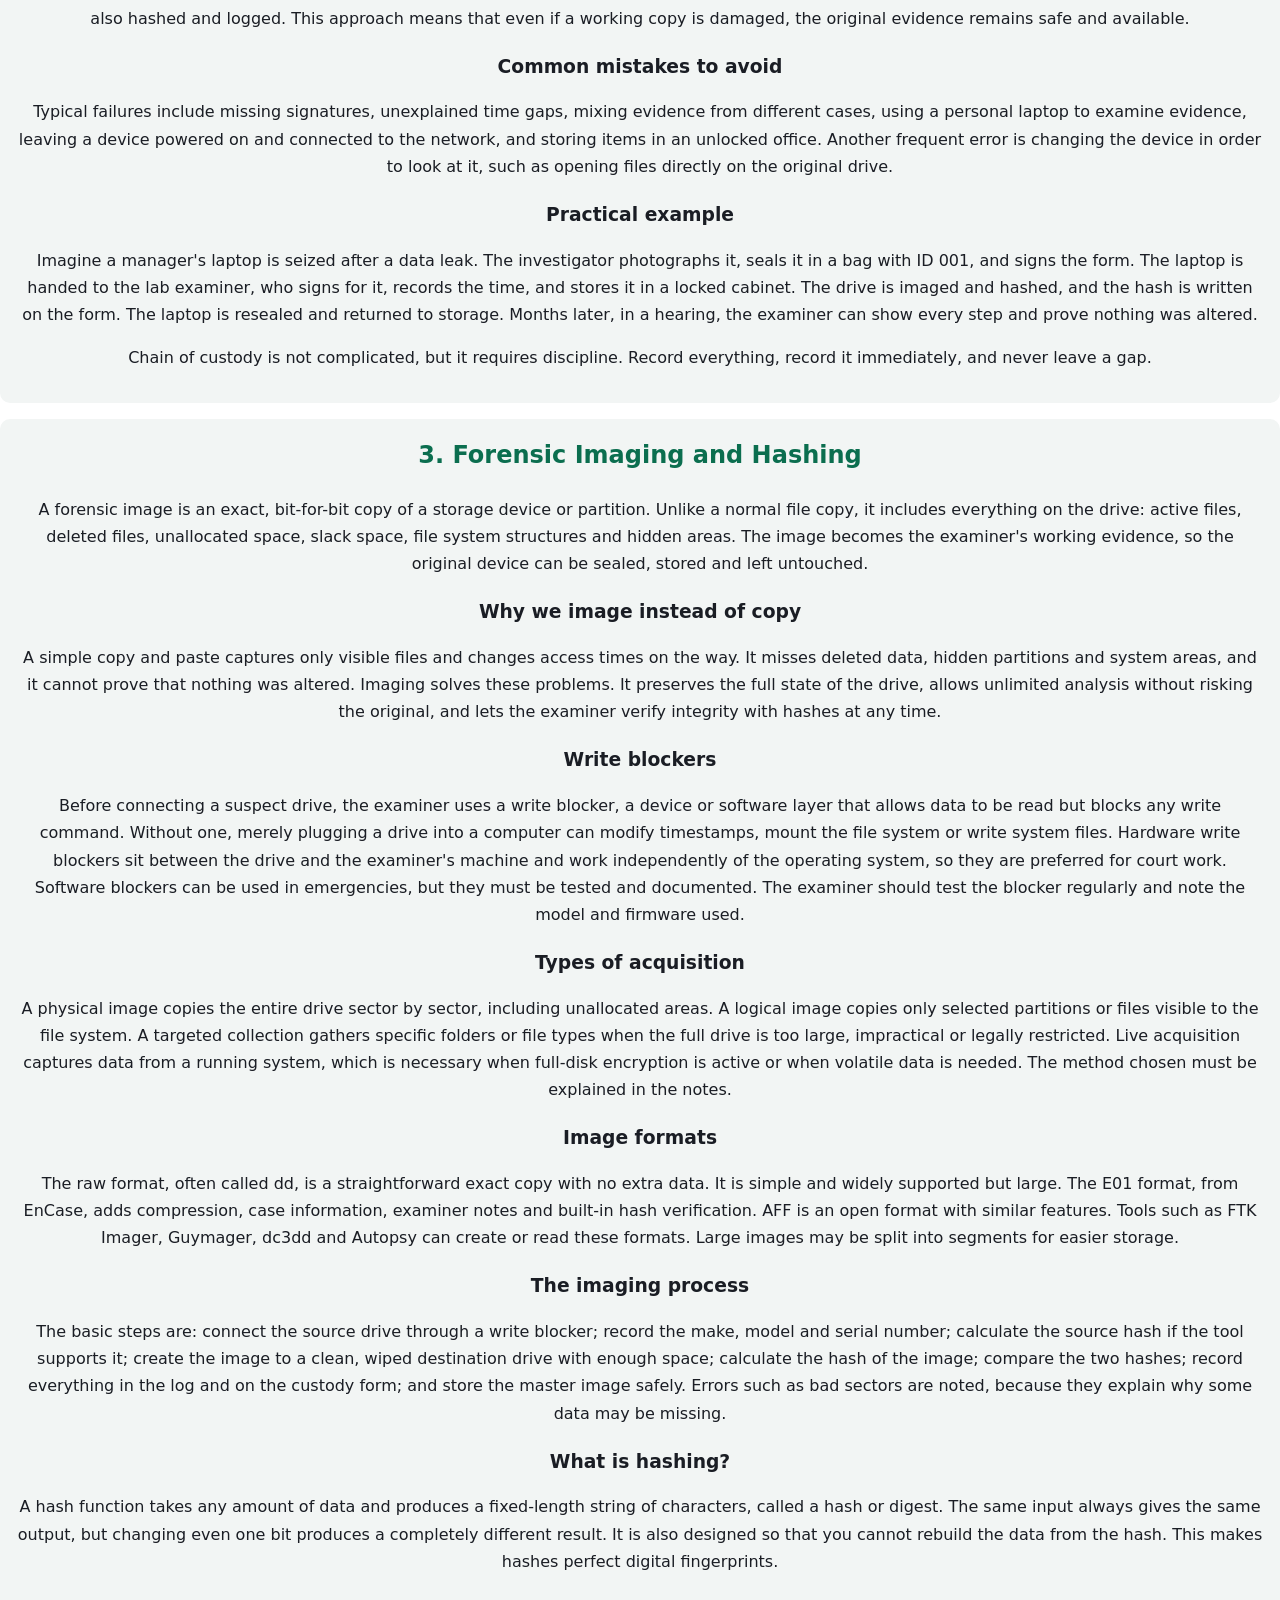
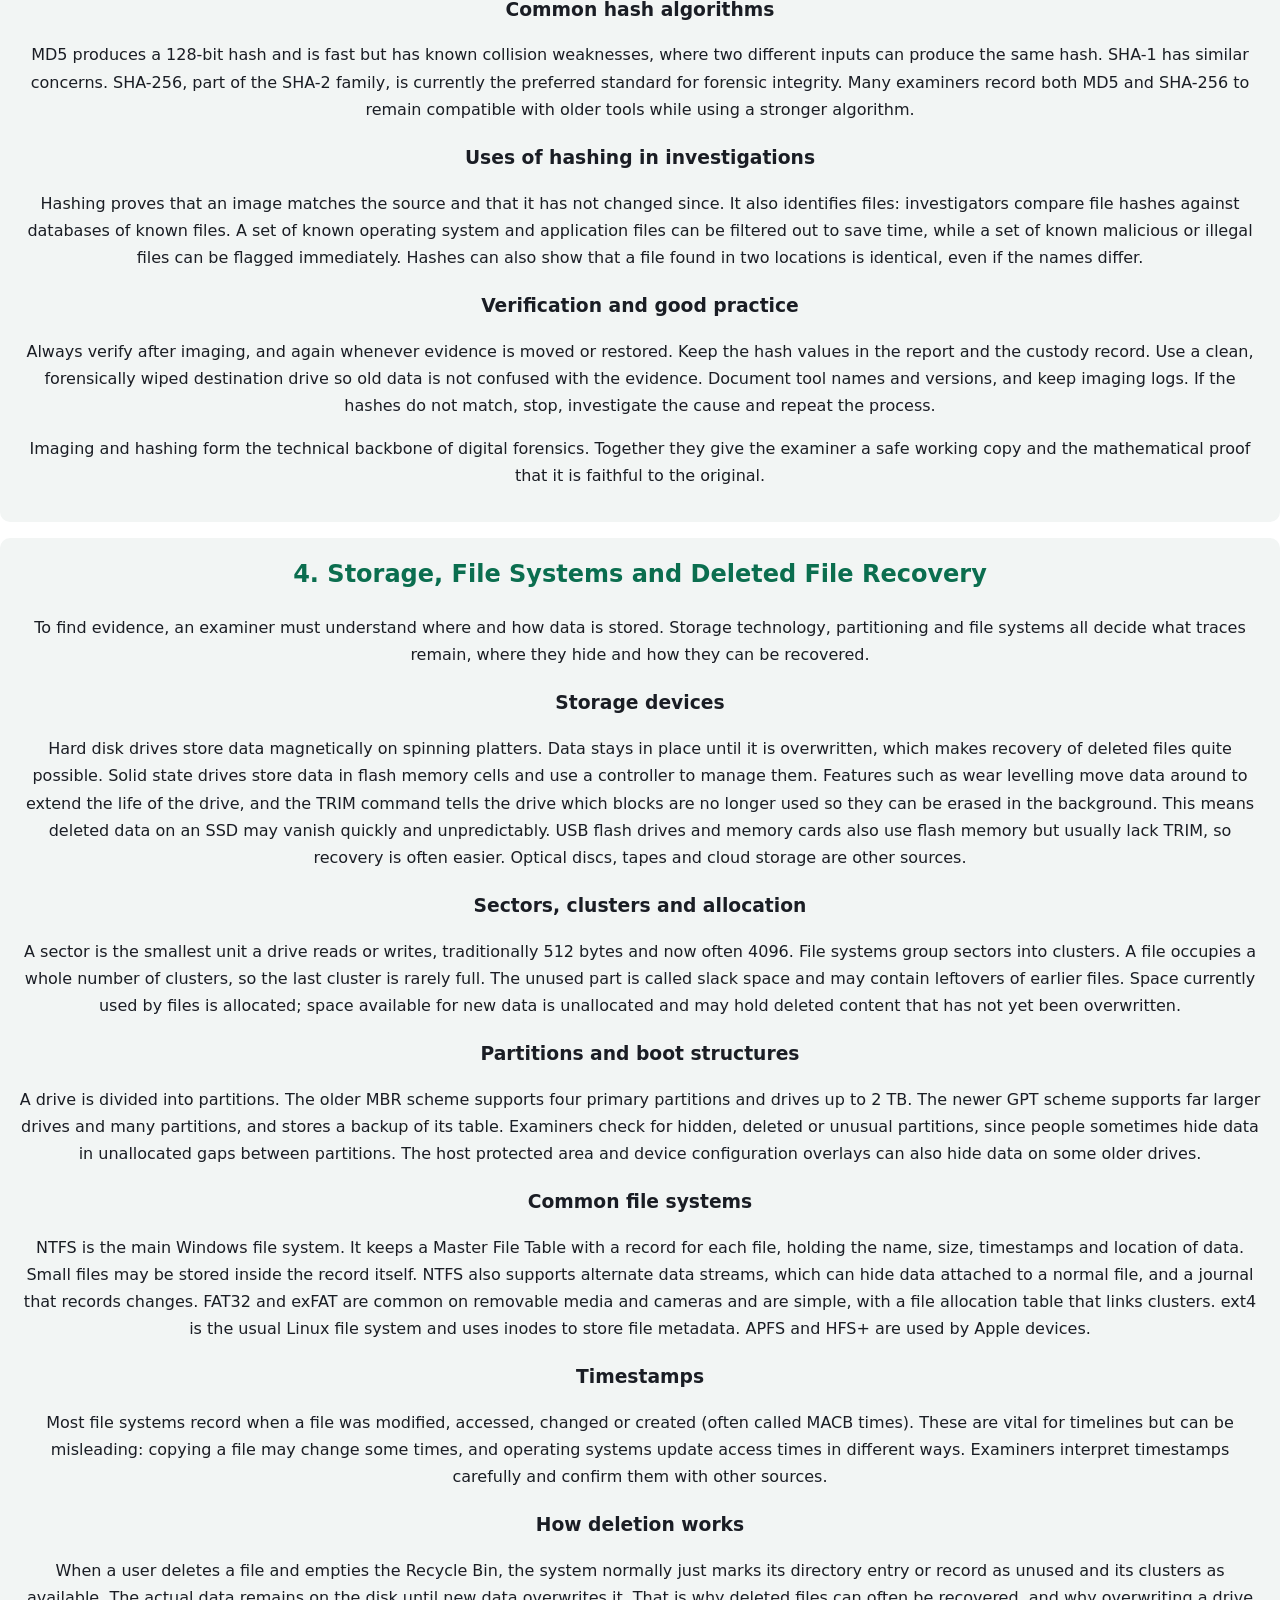
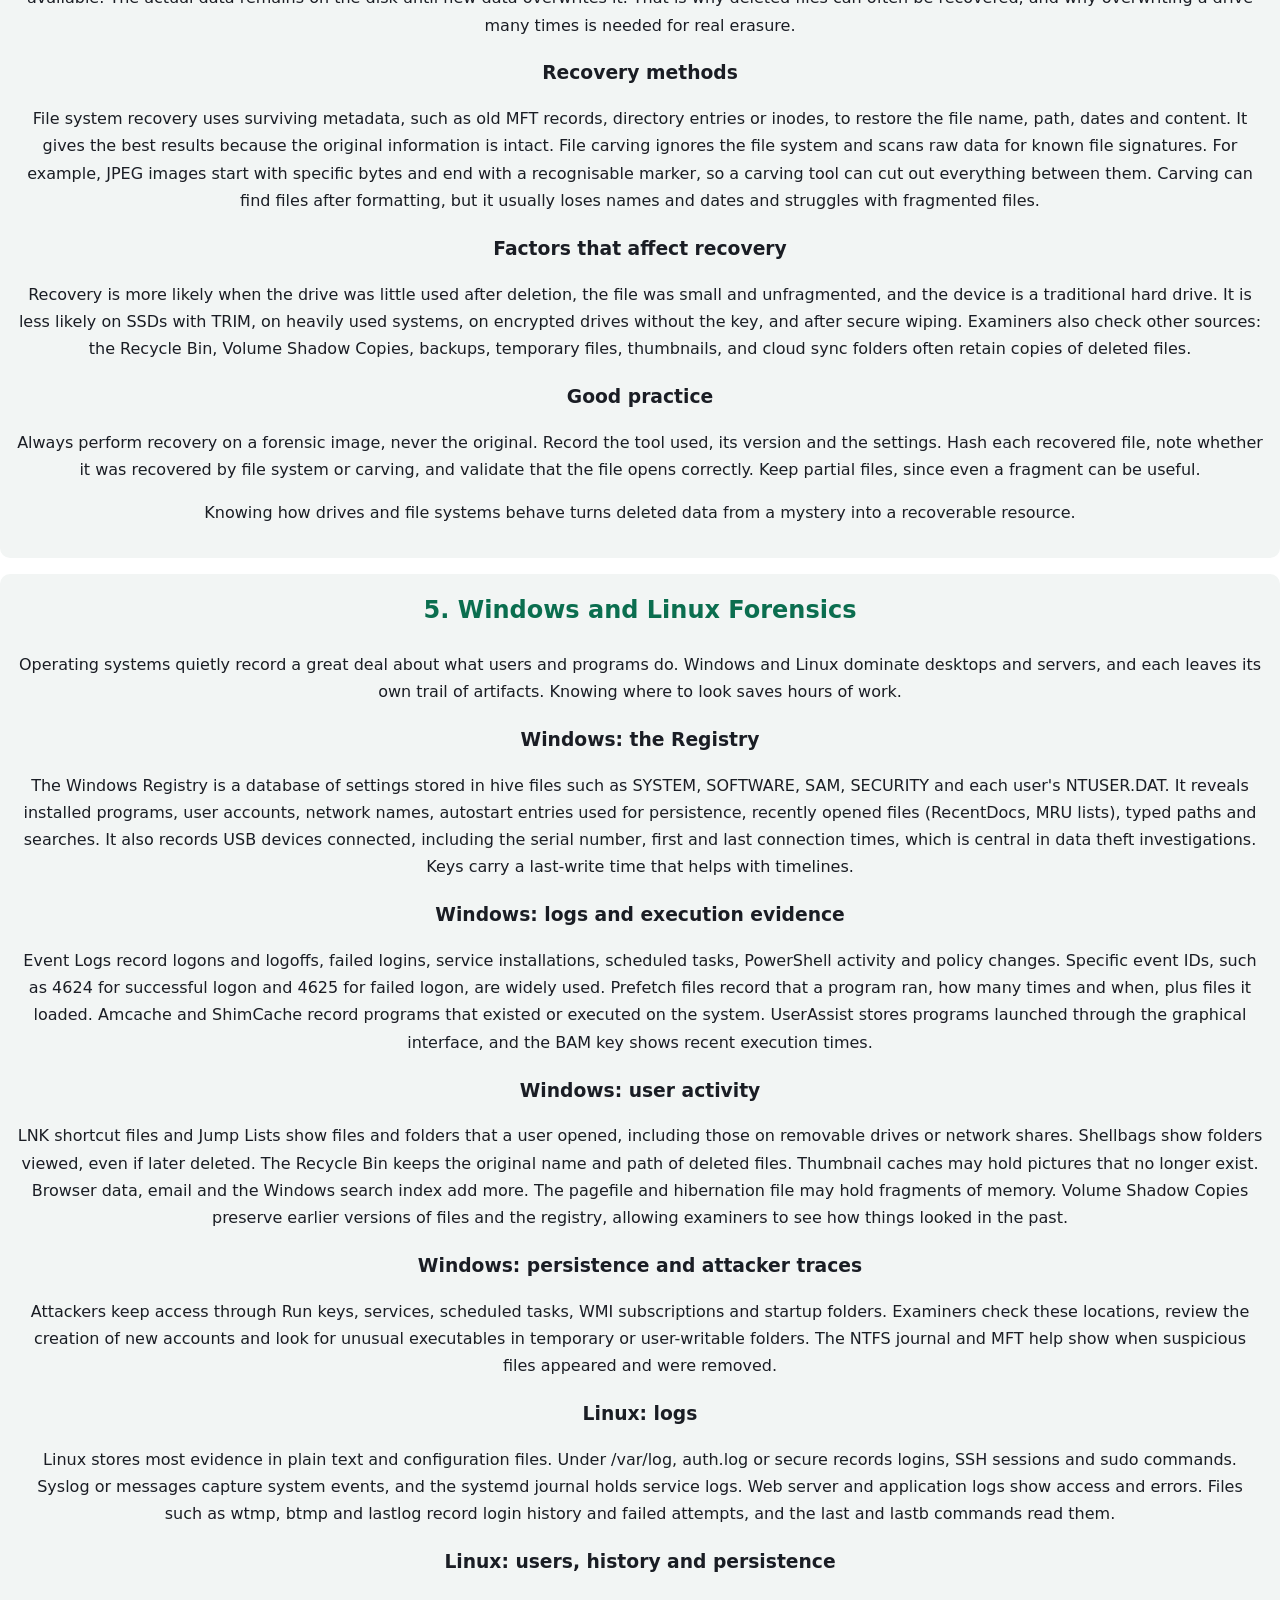
==== commit 8a14abdd: "Update print statement from 'Hello' to 'Goodbye'" ====
--- a/Index.html
+++ b/Index.html
@@ -10,7 +10,13 @@
 @media(prefers-color-scheme:dark){:root{--bg:#10141a;--fg:#e8ecf1;--mu:#9aa4b2;--ac:#4cd1a0;--cd:#1a2029}}
 html{scroll-behavior:smooth}
 body{margin:0;background:var(--bg);color:var(--fg);font:16px/1.7 system-ui,sans-serif}
-header,main,footer{max-width:760px;margin:auto;padding:16px}
+header,main,figure{margin:16px 0;text-align:center}svg{width:100%;max-width:420px;height:auto}
+svg text{fill:var(--fg);font:12px system-ui,sans-serif}svg .hd{font-weight:700;font-size:13px}
+svg rect.bad{fill:rgba(214,69,69,.12);stroke:#d64545;stroke-width:1.5}
+svg rect.good{fill:rgba(11,110,79,.12);stroke:var(--ac);stroke-width:1.5}
+svg .ln{stroke:var(--mu);stroke-width:1.5}svg .ar{fill:var(--mu)}
+figcaption{color:var(--mu);font-size:.85rem;margin-top:4px}
+footer{max-width:760px;margin:auto;padding:16px}
 .top{display:flex;flex-wrap:wrap;gap:10px 16px;align-items:center;justify-content:space-between}
 .top nav a{margin-right:12px;text-decoration:none}
 h1{font-size:1.8rem;margin:.4em 0}h2{color:var(--ac);margin-top:0}h3{margin:1em 0 .2em}
@@ -46,10 +52,10 @@
 
 <section id="articles"><h2>Free cyber safety articles</h2>
 <p>Start here. Everything is free to read.</p>
-<nav><ol><li><a href="#a-phishing">How to spot a phishing message</a></li><li><a href="#a-passwords">Passwords that are strong and easy to remember</a></li><li><a href="#a-phone">Seven steps to secure your Android phone</a></li></ol></nav>
+<nav><ol><li><a href="#a-phishing">How to spot a phishing message</a></li><li><a href="#a-passwords">Passwords that are strong and easy to remember</a></li><li><a href="#a-phone">Seven steps to secure your Android phone</a></li><li><a href="#a-ransomware">Ransomware: how it locks your files and what to do</a></li><li><a href="#a-simswap">SIM swap fraud: how scammers take over your number</a></li><li><a href="#a-ddos">DDoS attacks: when a website is flooded</a></li></ol></nav>
 
 <article id="a-phishing"><h2>How to spot a phishing message</h2>
-<p>Phishing is a message that pretends to come from someone you trust, such as your bank, mobile money provider, employer or a friend, to trick you into giving up a password, PIN or money. It arrives by SMS, WhatsApp, email or a phone call.</p>
+<p>Phishing is a message that pretends to come from someone you trust, such as your bank, mobile money provider, employer or a friend, to trick you into giving up a password, PIN or money. It arrives by SMS, WhatsApp, email or a phone call.</p><figure><svg viewBox="0 0 360 300" role="img" aria-label="Phishing attack and how to handle it"><text class="hd" x="90" y="20" text-anchor="middle">How the attack happens</text><text class="hd" x="270" y="20" text-anchor="middle">How you handle it</text><rect class="bad" x="10" y="36" width="160" height="44" rx="8"/><text x="90" y="53" text-anchor="middle">Attacker sends</text><text x="90" y="67" text-anchor="middle">fake SMS or email</text><line class="ln" x1="90" y1="80" x2="90" y2="98"/><polygon class="ar" points="85,96 95,96 90,102"/><rect class="bad" x="10" y="102" width="160" height="44" rx="8"/><text x="90" y="119" text-anchor="middle">Victim taps the</text><text x="90" y="133" text-anchor="middle">urgent link</text><line class="ln" x1="90" y1="146" x2="90" y2="164"/><polygon class="ar" points="85,162 95,162 90,168"/><rect class="bad" x="10" y="168" width="160" height="44" rx="8"/><text x="90" y="185" text-anchor="middle">Fake login page</text><text x="90" y="199" text-anchor="middle">copies your PIN</text><line class="ln" x1="90" y1="212" x2="90" y2="230"/><polygon class="ar" points="85,228 95,228 90,234"/><rect class="bad" x="10" y="234" width="160" height="44" rx="8"/><text x="90" y="251" text-anchor="middle">Attacker takes</text><text x="90" y="265" text-anchor="middle">over the account</text><rect class="good" x="190" y="36" width="160" height="44" rx="8"/><text x="270" y="53" text-anchor="middle">Pause: check the</text><text x="270" y="67" text-anchor="middle">sender and link</text><line class="ln" x1="270" y1="80" x2="270" y2="98"/><polygon class="ar" points="265,96 275,96 270,102"/><rect class="good" x="190" y="102" width="160" height="44" rx="8"/><text x="270" y="119" text-anchor="middle">Open the official</text><text x="270" y="133" text-anchor="middle">app yourself</text><line class="ln" x1="270" y1="146" x2="270" y2="164"/><polygon class="ar" points="265,162 275,162 270,168"/><rect class="good" x="190" y="168" width="160" height="44" rx="8"/><text x="270" y="185" text-anchor="middle">Report and block</text><text x="270" y="199" text-anchor="middle">the message</text><line class="ln" x1="270" y1="212" x2="270" y2="230"/><polygon class="ar" points="265,228 275,228 270,234"/><rect class="good" x="190" y="234" width="160" height="44" rx="8"/><text x="270" y="251" text-anchor="middle">Change password,</text><text x="270" y="265" text-anchor="middle">turn on 2FA</text></svg><figcaption>Figure: a phishing attack, step by step, and the matching defence at each stage.</figcaption></figure>
 <h3>Warning signs</h3>
 <p><strong>Pressure and urgency.</strong> “Your account will be closed in one hour.” Real organizations give you time and several ways to confirm. Scammers want you to act before you think.</p>
 <p><strong>Requests for secrets.</strong> No genuine bank, mobile money agent or support team will ask for your PIN, password or one-time code. If someone asks, it is a scam, even if they know your name.</p>
@@ -60,7 +66,7 @@
 <p>Want to go deeper? The guide “Cyber Attack Resistance” explains how these attacks work and how to resist them. <a href="#guides">See the guides</a>.</p></article>
 
 <article id="a-passwords"><h2>Passwords that are strong and easy to remember</h2>
-<p>A strong password is long and unique. Length matters more than clever symbols. Reusing one password everywhere is the biggest risk, because when one website leaks it, attackers try that password on your email and social accounts.</p>
+<p>A strong password is long and unique. Length matters more than clever symbols. Reusing one password everywhere is the biggest risk, because when one website leaks it, attackers try that password on your email and social accounts.</p><figure><svg viewBox="0 0 360 300" role="img" aria-label="Password reuse attack and defence"><text class="hd" x="90" y="20" text-anchor="middle">How the attack happens</text><text class="hd" x="270" y="20" text-anchor="middle">How you handle it</text><rect class="bad" x="10" y="36" width="160" height="44" rx="8"/><text x="90" y="53" text-anchor="middle">A website leaks</text><text x="90" y="67" text-anchor="middle">your password</text><line class="ln" x1="90" y1="80" x2="90" y2="98"/><polygon class="ar" points="85,96 95,96 90,102"/><rect class="bad" x="10" y="102" width="160" height="44" rx="8"/><text x="90" y="119" text-anchor="middle">Attacker tries it on</text><text x="90" y="133" text-anchor="middle">email and social</text><line class="ln" x1="90" y1="146" x2="90" y2="164"/><polygon class="ar" points="85,162 95,162 90,168"/><rect class="bad" x="10" y="168" width="160" height="44" rx="8"/><text x="90" y="185" text-anchor="middle">Same password</text><text x="90" y="199" text-anchor="middle">works everywhere</text><line class="ln" x1="90" y1="212" x2="90" y2="230"/><polygon class="ar" points="85,228 95,228 90,234"/><rect class="bad" x="10" y="234" width="160" height="44" rx="8"/><text x="90" y="256" text-anchor="middle">Accounts are stolen</text><rect class="good" x="190" y="36" width="160" height="44" rx="8"/><text x="270" y="53" text-anchor="middle">Use a unique</text><text x="270" y="67" text-anchor="middle">passphrase each time</text><line class="ln" x1="270" y1="80" x2="270" y2="98"/><polygon class="ar" points="265,96 275,96 270,102"/><rect class="good" x="190" y="102" width="160" height="44" rx="8"/><text x="270" y="119" text-anchor="middle">A password manager</text><text x="270" y="133" text-anchor="middle">remembers them</text><line class="ln" x1="270" y1="146" x2="270" y2="164"/><polygon class="ar" points="265,162 275,162 270,168"/><rect class="good" x="190" y="168" width="160" height="44" rx="8"/><text x="270" y="185" text-anchor="middle">Two-step login stops</text><text x="270" y="199" text-anchor="middle">stolen passwords</text><line class="ln" x1="270" y1="212" x2="270" y2="230"/><polygon class="ar" points="265,228 275,228 270,234"/><rect class="good" x="190" y="234" width="160" height="44" rx="8"/><text x="270" y="251" text-anchor="middle">If breached, change</text><text x="270" y="265" text-anchor="middle">it at once</text></svg><figcaption>Figure: why reusing a password is dangerous and what stops the attack.</figcaption></figure>
 <h3>Use a passphrase</h3>
 <p>Join four or five unrelated words, for example “river-lamp-orange-drum-seven”. It is easy to remember and very hard to guess. Avoid names, birthdays, phone numbers and common words like “password” or “123456”.</p>
 <h3>One password per important account</h3>
@@ -72,7 +78,7 @@
 <p>Never share your password or a login code with anyone, including people who claim to be support staff.</p></article>
 
 <article id="a-phone"><h2>Seven steps to secure your Android phone</h2>
-<p>Your phone holds your money, messages and photos. These steps take about ten minutes and use only built-in settings.</p>
+<p>Your phone holds your money, messages and photos. These steps take about ten minutes and use only built-in settings.</p><figure><svg viewBox="0 0 360 300" role="img" aria-label="Fake public Wi-Fi attack and defence"><text class="hd" x="90" y="20" text-anchor="middle">How the attack happens</text><text class="hd" x="270" y="20" text-anchor="middle">How you handle it</text><rect class="bad" x="10" y="36" width="160" height="44" rx="8"/><text x="90" y="53" text-anchor="middle">Fake free Wi-Fi</text><text x="90" y="67" text-anchor="middle">hotspot is opened</text><line class="ln" x1="90" y1="80" x2="90" y2="98"/><polygon class="ar" points="85,96 95,96 90,102"/><rect class="bad" x="10" y="102" width="160" height="44" rx="8"/><text x="90" y="119" text-anchor="middle">Your phone joins</text><text x="90" y="133" text-anchor="middle">the open network</text><line class="ln" x1="90" y1="146" x2="90" y2="164"/><polygon class="ar" points="85,162 95,162 90,168"/><rect class="bad" x="10" y="168" width="160" height="44" rx="8"/><text x="90" y="185" text-anchor="middle">Attacker sits in</text><text x="90" y="199" text-anchor="middle">the middle</text><line class="ln" x1="90" y1="212" x2="90" y2="230"/><polygon class="ar" points="85,228 95,228 90,234"/><rect class="bad" x="10" y="234" width="160" height="44" rx="8"/><text x="90" y="251" text-anchor="middle">Logins and data</text><text x="90" y="265" text-anchor="middle">are read</text><rect class="good" x="190" y="36" width="160" height="44" rx="8"/><text x="270" y="53" text-anchor="middle">Use mobile data for</text><text x="270" y="67" text-anchor="middle">banking and money</text><line class="ln" x1="270" y1="80" x2="270" y2="98"/><polygon class="ar" points="265,96 275,96 270,102"/><rect class="good" x="190" y="102" width="160" height="44" rx="8"/><text x="270" y="119" text-anchor="middle">Ask staff for the</text><text x="270" y="133" text-anchor="middle">real network name</text><line class="ln" x1="270" y1="146" x2="270" y2="164"/><polygon class="ar" points="265,162 275,162 270,168"/><rect class="good" x="190" y="168" width="160" height="44" rx="8"/><text x="270" y="185" text-anchor="middle">Use secure sites</text><text x="270" y="199" text-anchor="middle">and a trusted VPN</text><line class="ln" x1="270" y1="212" x2="270" y2="230"/><polygon class="ar" points="265,228 275,228 270,234"/><rect class="good" x="190" y="234" width="160" height="44" rx="8"/><text x="270" y="251" text-anchor="middle">Forget the network</text><text x="270" y="265" text-anchor="middle">after use</text></svg><figcaption>Figure: a man-in-the-middle attack on open Wi-Fi and the safer habits that block it.</figcaption></figure>
 <h3>1. Set a screen lock</h3><p>Use a PIN of six digits or more, or a strong pattern. Add a fingerprint for convenience.</p>
 <h3>2. Update your phone and apps</h3><p>Updates fix known security holes. Turn on automatic updates in the Play Store and in system settings.</p>
 <h3>3. Install apps only from the Play Store</h3><p>Apps from unknown websites or shared files are the most common way phones get infected. Check the developer name and reviews before installing.</p>
@@ -80,7 +86,7 @@
 <h3>5. Turn on Find My Device</h3><p>If your phone is lost or stolen, you can locate it, lock it or erase it remotely.</p>
 <h3>6. Back up your data</h3><p>Back up photos and contacts to your Google account so a lost phone does not mean lost memories.</p>
 <h3>7. Be careful on public Wi-Fi</h3><p>Avoid banking or mobile money on open Wi-Fi networks. Mobile data is safer.</p>
-<p>Need more? “Defense Guides” and “Cyber Defense Automation” cover these habits in more detail. <a href="#guides">See the guides</a>.</p></article>
+<p>Need more? “Defense Guides” and “Cyber Defense Automation” cover these habits in more detail. <a href="#guides">See the guides</a>.</p></article><article id="a-ransomware"><h2>Ransomware: how it locks your files and what to do</h2><p>Ransomware is malicious software that encrypts your files and demands money to unlock them. It usually arrives through a fake attachment, a pirated program or a link in a message, and it can stop a student, a shop or a clinic from working in minutes.</p><figure><svg viewBox="0 0 360 300" role="img" aria-label="Ransomware attack and defence"><text class="hd" x="90" y="20" text-anchor="middle">How the attack happens</text><text class="hd" x="270" y="20" text-anchor="middle">How you handle it</text><rect class="bad" x="10" y="36" width="160" height="44" rx="8"/><text x="90" y="53" text-anchor="middle">Bad attachment or</text><text x="90" y="67" text-anchor="middle">fake download opened</text><line class="ln" x1="90" y1="80" x2="90" y2="98"/><polygon class="ar" points="85,96 95,96 90,102"/><rect class="bad" x="10" y="102" width="160" height="44" rx="8"/><text x="90" y="119" text-anchor="middle">Files are quietly</text><text x="90" y="133" text-anchor="middle">encrypted</text><line class="ln" x1="90" y1="146" x2="90" y2="164"/><polygon class="ar" points="85,162 95,162 90,168"/><rect class="bad" x="10" y="168" width="160" height="44" rx="8"/><text x="90" y="185" text-anchor="middle">Ransom note</text><text x="90" y="199" text-anchor="middle">demands payment</text><line class="ln" x1="90" y1="212" x2="90" y2="230"/><polygon class="ar" points="85,228 95,228 90,234"/><rect class="bad" x="10" y="234" width="160" height="44" rx="8"/><text x="90" y="251" text-anchor="middle">Work and data</text><text x="90" y="265" text-anchor="middle">are locked</text><rect class="good" x="190" y="36" width="160" height="44" rx="8"/><text x="270" y="53" text-anchor="middle">Do not open unknown</text><text x="270" y="67" text-anchor="middle">files or installers</text><line class="ln" x1="270" y1="80" x2="270" y2="98"/><polygon class="ar" points="265,96 275,96 270,102"/><rect class="good" x="190" y="102" width="160" height="44" rx="8"/><text x="270" y="119" text-anchor="middle">Keep offline or cloud</text><text x="270" y="133" text-anchor="middle">backups</text><line class="ln" x1="270" y1="146" x2="270" y2="164"/><polygon class="ar" points="265,162 275,162 270,168"/><rect class="good" x="190" y="168" width="160" height="44" rx="8"/><text x="270" y="185" text-anchor="middle">Disconnect the device,</text><text x="270" y="199" text-anchor="middle">do not pay</text><line class="ln" x1="270" y1="212" x2="270" y2="230"/><polygon class="ar" points="265,228 275,228 270,234"/><rect class="good" x="190" y="234" width="160" height="44" rx="8"/><text x="270" y="251" text-anchor="middle">Restore from backup</text><text x="270" y="265" text-anchor="middle">and update</text></svg><figcaption>Figure: how ransomware locks files and the defences that make it harmless.</figcaption></figure><h3>Warning signs and defence</h3><p>Warning signs include files that suddenly will not open, strange new file extensions, and a note on screen demanding payment. The best defence is a recent backup kept away from your computer, such as a cloud copy or an external drive that is unplugged after use. Keep your system updated and never run files from sources you do not trust. If you are hit, disconnect from Wi-Fi and cables straight away so it cannot spread, and do not rely on paying: there is no guarantee you will get your files back.</p><p>Restore from your backup after cleaning the device, and change your passwords from a clean device.</p></article><article id="a-simswap"><h2>SIM swap fraud: how scammers take over your number</h2><p>In a SIM swap, a scammer convinces your network provider to move your phone number to a SIM they control. They then receive your calls, messages and one-time codes, which can open the door to your mobile money and social media accounts.</p><figure><svg viewBox="0 0 360 300" role="img" aria-label="SIM swap fraud and defence"><text class="hd" x="90" y="20" text-anchor="middle">How the attack happens</text><text class="hd" x="270" y="20" text-anchor="middle">How you handle it</text><rect class="bad" x="10" y="36" width="160" height="44" rx="8"/><text x="90" y="53" text-anchor="middle">Scammer collects</text><text x="90" y="67" text-anchor="middle">your personal details</text><line class="ln" x1="90" y1="80" x2="90" y2="98"/><polygon class="ar" points="85,96 95,96 90,102"/><rect class="bad" x="10" y="102" width="160" height="44" rx="8"/><text x="90" y="119" text-anchor="middle">Tricks the network</text><text x="90" y="133" text-anchor="middle">into a new SIM</text><line class="ln" x1="90" y1="146" x2="90" y2="164"/><polygon class="ar" points="85,162 95,162 90,168"/><rect class="bad" x="10" y="168" width="160" height="44" rx="8"/><text x="90" y="185" text-anchor="middle">Your phone loses</text><text x="90" y="199" text-anchor="middle">signal</text><line class="ln" x1="90" y1="212" x2="90" y2="230"/><polygon class="ar" points="85,228 95,228 90,234"/><rect class="bad" x="10" y="234" width="160" height="44" rx="8"/><text x="90" y="251" text-anchor="middle">Codes and mobile</text><text x="90" y="265" text-anchor="middle">money go to scammer</text><rect class="good" x="190" y="36" width="160" height="44" rx="8"/><text x="270" y="53" text-anchor="middle">Never share your ID</text><text x="270" y="67" text-anchor="middle">or one-time codes</text><line class="ln" x1="270" y1="80" x2="270" y2="98"/><polygon class="ar" points="265,96 275,96 270,102"/><rect class="good" x="190" y="102" width="160" height="44" rx="8"/><text x="270" y="119" text-anchor="middle">Add a SIM or account</text><text x="270" y="133" text-anchor="middle">PIN with your provider</text><line class="ln" x1="270" y1="146" x2="270" y2="164"/><polygon class="ar" points="265,162 275,162 270,168"/><rect class="good" x="190" y="168" width="160" height="44" rx="8"/><text x="270" y="185" text-anchor="middle">Sudden no signal?</text><text x="270" y="199" text-anchor="middle">Call provider at once</text><line class="ln" x1="270" y1="212" x2="270" y2="230"/><polygon class="ar" points="265,228 275,228 270,234"/><rect class="good" x="190" y="234" width="160" height="44" rx="8"/><text x="270" y="251" text-anchor="middle">Use an authenticator</text><text x="270" y="265" text-anchor="middle">app, not SMS codes</text></svg><figcaption>Figure: how SIM swap fraud steals your number, and how to protect it.</figcaption></figure><h3>Warning signs and defence</h3><p>The usual warning sign is your phone suddenly losing signal for no reason, followed by alerts about logins or resets you did not make. Protect yourself by never sharing your ID number, PIN or one-time codes, and by asking your provider about adding a PIN or password to your SIM account. Prefer an authenticator app over SMS codes where you can. If the signal drops unexpectedly, contact your provider from another phone immediately and warn your mobile money provider.</p><p>Speed matters: the sooner the swap is reversed, the less the scammer can take.</p></article><article id="a-ddos"><h2>DDoS attacks: when a website is flooded</h2><p>A DDoS (distributed denial of service) attack sends huge amounts of traffic to a website or online service from many infected devices at once. The service becomes slow or unavailable, so real customers cannot reach it. It is usually about disruption, not stealing data.</p><figure><svg viewBox="0 0 360 300" role="img" aria-label="DDoS attack and defence"><text class="hd" x="90" y="20" text-anchor="middle">How the attack happens</text><text class="hd" x="270" y="20" text-anchor="middle">How a business handles it</text><rect class="bad" x="10" y="36" width="160" height="44" rx="8"/><text x="90" y="53" text-anchor="middle">Attacker controls</text><text x="90" y="67" text-anchor="middle">many infected devices</text><line class="ln" x1="90" y1="80" x2="90" y2="98"/><polygon class="ar" points="85,96 95,96 90,102"/><rect class="bad" x="10" y="102" width="160" height="44" rx="8"/><text x="90" y="119" text-anchor="middle">All send traffic</text><text x="90" y="133" text-anchor="middle">to one website</text><line class="ln" x1="90" y1="146" x2="90" y2="164"/><polygon class="ar" points="85,162 95,162 90,168"/><rect class="bad" x="10" y="168" width="160" height="44" rx="8"/><text x="90" y="185" text-anchor="middle">Server is flooded</text><text x="90" y="199" text-anchor="middle">and slows down</text><line class="ln" x1="90" y1="212" x2="90" y2="230"/><polygon class="ar" points="85,228 95,228 90,234"/><rect class="bad" x="10" y="234" width="160" height="44" rx="8"/><text x="90" y="251" text-anchor="middle">Real customers</text><text x="90" y="265" text-anchor="middle">cannot get in</text><rect class="good" x="190" y="36" width="160" height="44" rx="8"/><text x="270" y="53" text-anchor="middle">Use a host with DDoS</text><text x="270" y="67" text-anchor="middle">protection or a CDN</text><line class="ln" x1="270" y1="80" x2="270" y2="98"/><polygon class="ar" points="265,96 275,96 270,102"/><rect class="good" x="190" y="102" width="160" height="44" rx="8"/><text x="270" y="119" text-anchor="middle">Set rate limits and</text><text x="270" y="133" text-anchor="middle">traffic alerts</text><line class="ln" x1="270" y1="146" x2="270" y2="164"/><polygon class="ar" points="265,162 275,162 270,168"/><rect class="good" x="190" y="168" width="160" height="44" rx="8"/><text x="270" y="185" text-anchor="middle">Block bad sources,</text><text x="270" y="199" text-anchor="middle">keep logs</text><line class="ln" x1="270" y1="212" x2="270" y2="230"/><polygon class="ar" points="265,228 275,228 270,234"/><rect class="good" x="190" y="234" width="160" height="44" rx="8"/><text x="270" y="251" text-anchor="middle">Keep a backup plan</text><text x="270" y="265" text-anchor="middle">and restore service</text></svg><figcaption>Figure: how a DDoS flood overwhelms a website and how small businesses can respond.</figcaption></figure><h3>Warning signs and defence</h3><p>Signs include a sudden slowdown, pages timing out and traffic spikes from unusual places. A small business can reduce the risk by using a hosting provider or content delivery network with built-in DDoS protection, setting rate limits, and watching traffic alerts. Keep logs, because they help identify the pattern, and have a plan for how to tell customers if the site is down. Also keep your own devices updated, so they are not recruited into someone else’s attack.</p><p>Your own phones and routers can be part of such a network if they are infected, which is another reason to update and use strong passwords.</p></article>
 </section>
 
 <!-- AD SPOT 2: between the free articles and the forensics series. To use a manual unit, create a display ad unit in AdSense, copy its slot ID, and uncomment below.
@@ -93,7 +99,7 @@
 <p>Ten in-depth articles on how digital evidence is found, preserved and analysed.</p>
 <nav><ol><li><a href="#f1">Digital Forensics and Digital Evidence Fundamentals</a></li><li><a href="#f2">Chain of Custody</a></li><li><a href="#f3">Forensic Imaging and Hashing</a></li><li><a href="#f4">Storage, File Systems and Deleted File Recovery</a></li><li><a href="#f5">Windows and Linux Forensics</a></li><li><a href="#f6">Memory and Network Forensics</a></li><li><a href="#f7">Mobile, Browser and Email Forensics</a></li><li><a href="#f8">Malware Forensics and Timeline Reconstruction</a></li><li><a href="#f9">Forensic Tools, Validation and Anti-Forensics</a></li><li><a href="#f10">Practical Investigation Case, Advanced Concepts and Revision</a></li></ol></nav>
 <article id="f1"><h2>1. Digital Forensics and Digital Evidence Fundamentals</h2>
-<p>Digital forensics is the science of identifying, preserving, analysing and presenting data from digital devices so it can be used as reliable evidence. It supports criminal cases, corporate investigations, incident response and civil disputes. Whenever a computer, phone, server, camera or network device is involved in an event, there is usually a digital trail, and forensics is the discipline that finds that trail, explains it and defends it.</p>
+<p>Digital forensics is the science of identifying, preserving, analysing and presenting data from digital devices so it can be used as reliable evidence. It supports criminal cases, corporate investigations, incident response and civil disputes. Whenever a computer, phone, server, camera or network device is involved in an event, there is usually a digital trail, and forensics is the discipline that finds that trail, explains it and defends it.</p><figure><svg viewBox="0 0 360 366" role="img" aria-label="Forensic process and what is recorded"><text class="hd" x="90" y="20" text-anchor="middle">Forensic process</text><text class="hd" x="270" y="20" text-anchor="middle">What you record</text><rect class="good" x="10" y="36" width="160" height="44" rx="8"/><text x="90" y="53" text-anchor="middle">Identify</text><text x="90" y="67" text-anchor="middle">devices and data</text><line class="ln" x1="90" y1="80" x2="90" y2="98"/><polygon class="ar" points="85,96 95,96 90,102"/><rect class="good" x="10" y="102" width="160" height="44" rx="8"/><text x="90" y="119" text-anchor="middle">Preserve</text><text x="90" y="133" text-anchor="middle">seal and isolate</text><line class="ln" x1="90" y1="146" x2="90" y2="164"/><polygon class="ar" points="85,162 95,162 90,168"/><rect class="good" x="10" y="168" width="160" height="44" rx="8"/><text x="90" y="185" text-anchor="middle">Collect</text><text x="90" y="199" text-anchor="middle">image and hash</text><line class="ln" x1="90" y1="212" x2="90" y2="230"/><polygon class="ar" points="85,228 95,228 90,234"/><rect class="good" x="10" y="234" width="160" height="44" rx="8"/><text x="90" y="251" text-anchor="middle">Examine</text><text x="90" y="265" text-anchor="middle">and analyse</text><line class="ln" x1="90" y1="278" x2="90" y2="296"/><polygon class="ar" points="85,294 95,294 90,300"/><rect class="good" x="10" y="300" width="160" height="44" rx="8"/><text x="90" y="317" text-anchor="middle">Report</text><text x="90" y="331" text-anchor="middle">facts only</text><rect class="good" x="190" y="36" width="160" height="44" rx="8"/><text x="270" y="53" text-anchor="middle">Scene photos</text><text x="270" y="67" text-anchor="middle">and labels</text><line class="ln" x1="270" y1="80" x2="270" y2="98"/><polygon class="ar" points="265,96 275,96 270,102"/><rect class="good" x="190" y="102" width="160" height="44" rx="8"/><text x="270" y="119" text-anchor="middle">Custody form</text><text x="270" y="133" text-anchor="middle">and signatures</text><line class="ln" x1="270" y1="146" x2="270" y2="164"/><polygon class="ar" points="265,162 275,162 270,168"/><rect class="good" x="190" y="168" width="160" height="44" rx="8"/><text x="270" y="185" text-anchor="middle">Hash values</text><text x="270" y="199" text-anchor="middle">must match</text><line class="ln" x1="270" y1="212" x2="270" y2="230"/><polygon class="ar" points="265,228 275,228 270,234"/><rect class="good" x="190" y="234" width="160" height="44" rx="8"/><text x="270" y="251" text-anchor="middle">Tool versions</text><text x="270" y="265" text-anchor="middle">and notes</text><line class="ln" x1="270" y1="278" x2="270" y2="296"/><polygon class="ar" points="265,294 275,294 270,300"/><rect class="good" x="190" y="300" width="160" height="44" rx="8"/><text x="270" y="317" text-anchor="middle">Findings</text><text x="270" y="331" text-anchor="middle">and limits</text></svg><figcaption>Figure: the six-phase forensic process, with the record kept at each phase.</figcaption></figure>
 <h3>Branches of digital forensics</h3>
 <p>The field is wide. Computer forensics examines laptops, desktops and servers. Mobile forensics deals with phones and tablets. Network forensics studies traffic and logs, while memory forensics analyses what is running in RAM. Cloud forensics looks at data held in online services, and malware forensics studies malicious code. Each branch uses different tools, but all share the same principles of preservation, documentation and objectivity.</p>
 <h3>The investigation process</h3>
@@ -130,4 +136,206 @@
 <h3>Practical example</h3>
 <p>Imagine a manager's laptop is seized after a data leak. The investigator photographs it, seals it in a bag with ID 001, and signs the form. The laptop is handed to the lab examiner, who signs for it, records the time, and stores it in a locked cabinet. The drive is imaged and hashed, and the hash is written on the form. The laptop is resealed and returned to storage. Months later, in a hearing, the examiner can show every step and prove nothing was altered.</p>
 <p>Chain of custody is not complicated, but it requires discipline. Record everything, record it immediately, and never leave a gap.</p></article><article id="f3"><h2>3. Forensic Imaging and Hashing</h2>
-<p>A forensic image is an exact, bit-for-bit copy of a storage device or partition. Unlike a normal file copy, it includes everything on the drive: active files, deleted files, unallocated space, slack space, file system structures and hidden areas.
+<p>A forensic image is an exact, bit-for-bit copy of a storage device or partition. Unlike a normal file copy, it includes everything on the drive: active files, deleted files, unallocated space, slack space, file system structures and hidden areas. The image becomes the examiner's working evidence, so the original device can be sealed, stored and left untouched.</p>
+<h3>Why we image instead of copy</h3>
+<p>A simple copy and paste captures only visible files and changes access times on the way. It misses deleted data, hidden partitions and system areas, and it cannot prove that nothing was altered. Imaging solves these problems. It preserves the full state of the drive, allows unlimited analysis without risking the original, and lets the examiner verify integrity with hashes at any time.</p>
+<h3>Write blockers</h3>
+<p>Before connecting a suspect drive, the examiner uses a write blocker, a device or software layer that allows data to be read but blocks any write command. Without one, merely plugging a drive into a computer can modify timestamps, mount the file system or write system files. Hardware write blockers sit between the drive and the examiner's machine and work independently of the operating system, so they are preferred for court work. Software blockers can be used in emergencies, but they must be tested and documented. The examiner should test the blocker regularly and note the model and firmware used.</p>
+<h3>Types of acquisition</h3>
+<p>A physical image copies the entire drive sector by sector, including unallocated areas. A logical image copies only selected partitions or files visible to the file system. A targeted collection gathers specific folders or file types when the full drive is too large, impractical or legally restricted. Live acquisition captures data from a running system, which is necessary when full-disk encryption is active or when volatile data is needed. The method chosen must be explained in the notes.</p>
+<h3>Image formats</h3>
+<p>The raw format, often called dd, is a straightforward exact copy with no extra data. It is simple and widely supported but large. The E01 format, from EnCase, adds compression, case information, examiner notes and built-in hash verification. AFF is an open format with similar features. Tools such as FTK Imager, Guymager, dc3dd and Autopsy can create or read these formats. Large images may be split into segments for easier storage.</p>
+<h3>The imaging process</h3>
+<p>The basic steps are: connect the source drive through a write blocker; record the make, model and serial number; calculate the source hash if the tool supports it; create the image to a clean, wiped destination drive with enough space; calculate the hash of the image; compare the two hashes; record everything in the log and on the custody form; and store the master image safely. Errors such as bad sectors are noted, because they explain why some data may be missing.</p>
+<h3>What is hashing?</h3>
+<p>A hash function takes any amount of data and produces a fixed-length string of characters, called a hash or digest. The same input always gives the same output, but changing even one bit produces a completely different result. It is also designed so that you cannot rebuild the data from the hash. This makes hashes perfect digital fingerprints.</p>
+<h3>Common hash algorithms</h3>
+<p>MD5 produces a 128-bit hash and is fast but has known collision weaknesses, where two different inputs can produce the same hash. SHA-1 has similar concerns. SHA-256, part of the SHA-2 family, is currently the preferred standard for forensic integrity. Many examiners record both MD5 and SHA-256 to remain compatible with older tools while using a stronger algorithm.</p>
+<h3>Uses of hashing in investigations</h3>
+<p>Hashing proves that an image matches the source and that it has not changed since. It also identifies files: investigators compare file hashes against databases of known files. A set of known operating system and application files can be filtered out to save time, while a set of known malicious or illegal files can be flagged immediately. Hashes can also show that a file found in two locations is identical, even if the names differ.</p>
+<h3>Verification and good practice</h3>
+<p>Always verify after imaging, and again whenever evidence is moved or restored. Keep the hash values in the report and the custody record. Use a clean, forensically wiped destination drive so old data is not confused with the evidence. Document tool names and versions, and keep imaging logs. If the hashes do not match, stop, investigate the cause and repeat the process.</p>
+<p>Imaging and hashing form the technical backbone of digital forensics. Together they give the examiner a safe working copy and the mathematical proof that it is faithful to the original.</p></article><article id="f4"><h2>4. Storage, File Systems and Deleted File Recovery</h2>
+<p>To find evidence, an examiner must understand where and how data is stored. Storage technology, partitioning and file systems all decide what traces remain, where they hide and how they can be recovered.</p>
+<h3>Storage devices</h3>
+<p>Hard disk drives store data magnetically on spinning platters. Data stays in place until it is overwritten, which makes recovery of deleted files quite possible. Solid state drives store data in flash memory cells and use a controller to manage them. Features such as wear levelling move data around to extend the life of the drive, and the TRIM command tells the drive which blocks are no longer used so they can be erased in the background. This means deleted data on an SSD may vanish quickly and unpredictably. USB flash drives and memory cards also use flash memory but usually lack TRIM, so recovery is often easier. Optical discs, tapes and cloud storage are other sources.</p>
+<h3>Sectors, clusters and allocation</h3>
+<p>A sector is the smallest unit a drive reads or writes, traditionally 512 bytes and now often 4096. File systems group sectors into clusters. A file occupies a whole number of clusters, so the last cluster is rarely full. The unused part is called slack space and may contain leftovers of earlier files. Space currently used by files is allocated; space available for new data is unallocated and may hold deleted content that has not yet been overwritten.</p>
+<h3>Partitions and boot structures</h3>
+<p>A drive is divided into partitions. The older MBR scheme supports four primary partitions and drives up to 2 TB. The newer GPT scheme supports far larger drives and many partitions, and stores a backup of its table. Examiners check for hidden, deleted or unusual partitions, since people sometimes hide data in unallocated gaps between partitions. The host protected area and device configuration overlays can also hide data on some older drives.</p>
+<h3>Common file systems</h3>
+<p>NTFS is the main Windows file system. It keeps a Master File Table with a record for each file, holding the name, size, timestamps and location of data. Small files may be stored inside the record itself. NTFS also supports alternate data streams, which can hide data attached to a normal file, and a journal that records changes. FAT32 and exFAT are common on removable media and cameras and are simple, with a file allocation table that links clusters. ext4 is the usual Linux file system and uses inodes to store file metadata. APFS and HFS+ are used by Apple devices.</p>
+<h3>Timestamps</h3>
+<p>Most file systems record when a file was modified, accessed, changed or created (often called MACB times). These are vital for timelines but can be misleading: copying a file may change some times, and operating systems update access times in different ways. Examiners interpret timestamps carefully and confirm them with other sources.</p>
+<h3>How deletion works</h3>
+<p>When a user deletes a file and empties the Recycle Bin, the system normally just marks its directory entry or record as unused and its clusters as available. The actual data remains on the disk until new data overwrites it. That is why deleted files can often be recovered, and why overwriting a drive many times is needed for real erasure.</p>
+<h3>Recovery methods</h3>
+<p>File system recovery uses surviving metadata, such as old MFT records, directory entries or inodes, to restore the file name, path, dates and content. It gives the best results because the original information is intact. File carving ignores the file system and scans raw data for known file signatures. For example, JPEG images start with specific bytes and end with a recognisable marker, so a carving tool can cut out everything between them. Carving can find files after formatting, but it usually loses names and dates and struggles with fragmented files.</p>
+<h3>Factors that affect recovery</h3>
+<p>Recovery is more likely when the drive was little used after deletion, the file was small and unfragmented, and the device is a traditional hard drive. It is less likely on SSDs with TRIM, on heavily used systems, on encrypted drives without the key, and after secure wiping. Examiners also check other sources: the Recycle Bin, Volume Shadow Copies, backups, temporary files, thumbnails, and cloud sync folders often retain copies of deleted files.</p>
+<h3>Good practice</h3>
+<p>Always perform recovery on a forensic image, never the original. Record the tool used, its version and the settings. Hash each recovered file, note whether it was recovered by file system or carving, and validate that the file opens correctly. Keep partial files, since even a fragment can be useful.</p>
+<p>Knowing how drives and file systems behave turns deleted data from a mystery into a recoverable resource.</p></article><article id="f5"><h2>5. Windows and Linux Forensics</h2>
+<p>Operating systems quietly record a great deal about what users and programs do. Windows and Linux dominate desktops and servers, and each leaves its own trail of artifacts. Knowing where to look saves hours of work.</p>
+<h3>Windows: the Registry</h3>
+<p>The Windows Registry is a database of settings stored in hive files such as SYSTEM, SOFTWARE, SAM, SECURITY and each user's NTUSER.DAT. It reveals installed programs, user accounts, network names, autostart entries used for persistence, recently opened files (RecentDocs, MRU lists), typed paths and searches. It also records USB devices connected, including the serial number, first and last connection times, which is central in data theft investigations. Keys carry a last-write time that helps with timelines.</p>
+<h3>Windows: logs and execution evidence</h3>
+<p>Event Logs record logons and logoffs, failed logins, service installations, scheduled tasks, PowerShell activity and policy changes. Specific event IDs, such as 4624 for successful logon and 4625 for failed logon, are widely used. Prefetch files record that a program ran, how many times and when, plus files it loaded. Amcache and ShimCache record programs that existed or executed on the system. UserAssist stores programs launched through the graphical interface, and the BAM key shows recent execution times.</p>
+<h3>Windows: user activity</h3>
+<p>LNK shortcut files and Jump Lists show files and folders that a user opened, including those on removable drives or network shares. Shellbags show folders viewed, even if later deleted. The Recycle Bin keeps the original name and path of deleted files. Thumbnail caches may hold pictures that no longer exist. Browser data, email and the Windows search index add more. The pagefile and hibernation file may hold fragments of memory. Volume Shadow Copies preserve earlier versions of files and the registry, allowing examiners to see how things looked in the past.</p>
+<h3>Windows: persistence and attacker traces</h3>
+<p>Attackers keep access through Run keys, services, scheduled tasks, WMI subscriptions and startup folders. Examiners check these locations, review the creation of new accounts and look for unusual executables in temporary or user-writable folders. The NTFS journal and MFT help show when suspicious files appeared and were removed.</p>
+<h3>Linux: logs</h3>
+<p>Linux stores most evidence in plain text and configuration files. Under /var/log, auth.log or secure records logins, SSH sessions and sudo commands. Syslog or messages capture system events, and the systemd journal holds service logs. Web server and application logs show access and errors. Files such as wtmp, btmp and lastlog record login history and failed attempts, and the last and lastb commands read them.</p>
+<h3>Linux: users, history and persistence</h3>
+<p>The files /etc/passwd and /etc/shadow list accounts and password hashes; look for new users, unexpected UID 0 accounts or accounts with login shells that should not have them. Each user's .bash_history shows typed commands, though it can be cleared or disabled. The ~/.ssh folder holds authorized keys, which attackers add for persistent access, and known_hosts, which shows machines the user connected to. Persistence appears in crontab entries, systemd service and timer units, init scripts and shell profile files such as .bashrc.</p>
+<h3>Linux: file system evidence</h3>
+<p>On ext4, inodes hold modified, accessed and changed times; deletion times may also be present. Directories such as /tmp, /var/tmp and /dev/shm often contain tools dropped by attackers. Examiners also check for files with the SUID bit set, recently modified binaries, unusual hidden files and package manager logs showing installed software.</p>
+<h3>Cross-checking and cautions</h3>
+<p>Attackers often delete logs and history, so use several sources to confirm events. Compare timestamps across logs, file systems and memory, and remember time zones and clock settings. Always work on images or read-only mounts so you do not change the evidence.</p>
+<p>Whether the system is Windows or Linux, the method is the same: find who did what, with which account, at what time, and prove it with more than one artifact.</p></article>
+<!-- AD SPOT 3: in the middle of the forensics series, after article 5. To use a manual unit, create a display ad unit in AdSense, copy its slot ID, and uncomment below.
+<ins class="adsbygoogle" style="display:block" data-ad-client="ca-pub-8002602177546932" data-ad-slot="YOUR_SLOT_ID" data-ad-format="auto" data-full-width-responsive="true"></ins>
+<script>(adsbygoogle=window.adsbygoogle||[]).push({});</script>
+-->
+<div class="ad" aria-label="Advertisement"></div>
+<article id="f6"><h2>6. Memory and Network Forensics</h2>
+<p>Disk analysis shows what was stored, but memory and network analysis show what was happening. Together they reveal live attacks, hidden malware and the movement of data.</p>
+<h3>Why memory matters</h3>
+<p>Random access memory holds everything the computer is currently using: running processes, loaded libraries, open files, network connections, clipboard contents, command history, decrypted data and encryption keys. Some malware lives only in memory and never writes to disk, so it leaves no file to find. Memory is also where passwords and keys may appear in readable form. Because RAM is volatile, it must be collected early, before shutting down or rebooting.</p>
+<h3>Acquiring memory</h3>
+<p>Memory is captured from a live system with tools such as FTK Imager, DumpIt, WinPmem or LiME on Linux. The tool should run from external media to avoid changing the system more than needed, and the output should be written to another drive. The examiner records the time, the tool and its hash. Capturing memory slightly changes the system, so the action and its reason must be documented. Hibernation files and crash dumps can also hold memory contents.</p>
+<h3>Analysing memory</h3>
+<p>The Volatility framework is the standard open-source tool. Typical steps are to list processes and their parent-child relationships, view command lines, list network connections, and inspect loaded modules. Useful plugins find hidden or terminated processes, extract registry hives, dump suspicious executables and show injected code. Red flags include system process names running from the wrong folder, a document application launching a command shell, processes with no parent, unsigned modules, and memory regions that are both writable and executable, which is a sign of code injection.</p>
+<h3>Network forensics: sources</h3>
+<p>Network evidence comes from full packet captures (PCAP files), flow records such as NetFlow, and logs from firewalls, routers, intrusion detection systems, proxies, DNS servers, VPNs and web servers. Packet captures hold the most detail but need large storage; flow records and logs show who talked to whom, when and how much, with far less space.</p>
+<h3>Network forensics: analysis</h3>
+<p>Wireshark is the standard tool for reading packets, with Zeek and tcpdump also widely used. The examiner filters by IP address, port, protocol and time. Common findings include unusual outbound connections to unknown addresses, large uploads suggesting data theft, repeated connections at fixed intervals (beaconing) that indicate malware calling its controller, port scans, brute-force login attempts and suspicious DNS requests such as very long or random-looking domain names. Files transferred over unencrypted protocols can often be reconstructed from the capture.</p>
+<h3>Encryption and its limits</h3>
+<p>Most traffic is now encrypted, so content is often unreadable. Even so, metadata remains valuable: IP addresses, server names, certificate details, timing, packet sizes and volume. Combined with endpoint logs and memory analysis, metadata can show what happened without breaking encryption.</p>
+<h3>Linking memory and network evidence</h3>
+<p>The strongest findings tie both together. A connection seen in network logs at a certain time can be matched to the process that owned the socket in memory. A suspicious process in memory can lead to the remote address in the packet capture and then to other infected machines. This correlation turns scattered clues into a complete story.</p>
+<h3>Legal and practical points</h3>
+<p>Capturing network traffic can expose private communications, so it needs authority, a clear scope and secure handling. Record where the capture point was placed, since that decides what you could see. Time synchronisation across devices is essential for correlating events.</p>
+<h3>Quick checklist</h3><p>On a live incident: record the time and system state, capture memory, save network connections and running processes, preserve firewall and DNS logs before they rotate, then image the disks. Keep notes of every command you run, because each one leaves traces. Afterwards, analyse memory for processes and injected code, review the network data for outside contact, and write down which finding supports which conclusion.</p><p>Collect memory first, preserve network logs before they rotate, and always connect what you see in one source to evidence in another.</p></article><article id="f7"><h2>7. Mobile, Browser and Email Forensics</h2>
+<p>Most people carry their lives on a phone, browse the web all day and communicate by email. These three areas often decide the outcome of an investigation because they show what a person did, where they were and who they talked to.</p>
+<h3>Why mobile devices matter</h3>
+<p>A smartphone holds calls, text and chat messages, contacts, photos and videos, calendar entries, notes, app data, saved passwords, Wi-Fi history and location records. Sensors and apps can show where the device was at a certain time, how many steps were taken, or when the screen was unlocked. Because the phone is nearly always with its owner, it is one of the best witnesses available.</p>
+<h3>Handling a phone safely</h3>
+<p>Phones can be wiped remotely, receive new messages that overwrite data, or lock themselves again. The first step is to isolate the device from networks using airplane mode, a Faraday bag or a shielded box, while keeping it charged. Photograph the screen, record the model and whether it is locked, and never guess passcodes, since repeated failures may erase the data. Document everything in the chain of custody.</p>
+<h3>Acquisition levels</h3>
+<p>A logical acquisition pulls data the operating system will hand over, such as contacts and messages. A file system acquisition copies the full folder structure, including app databases and some deleted records. A physical acquisition captures the raw memory and gives the most data, but it is harder on modern encrypted phones. Commercial tools such as Cellebrite, Magnet AXIOM and Oxygen help, and examiners must test and record which method worked. Cloud backups, with proper legal authority, can provide another copy.</p>
+<h3>Mobile challenges and artifacts</h3>
+<p>Strong encryption, secure chips, frequent updates and new app versions make mobile work difficult, so tools must be kept current. Much of the useful data sits in SQLite databases, which can still hold deleted rows in free pages and write-ahead logs. Examiners look at message databases, call logs, photo metadata (EXIF) with GPS coordinates, location history, installed apps, and notification and usage records.</p>
+<h3>Browser forensics</h3>
+<p>Browsers keep history, bookmarks, downloads, cache, cookies, saved form entries, autofill data, session information and extensions. Chrome, Edge and Firefox store most of this in SQLite files within the user profile. History shows visited pages with timestamps and visit counts; search terms often appear in the URL. The download list shows what files were fetched and where they were saved. The cache may contain copies of pages and images. Private browsing leaves fewer traces, but traces can still appear in memory, DNS cache and system logs.</p>
+<h3>Interpreting browser evidence</h3>
+<p>An entry in the history does not always prove the user typed it: pages can redirect, load in the background or be opened by malware. Examiners look at visit types, referring pages and surrounding activity to decide whether the visit was deliberate. Timestamps in browsers often use special formats such as WebKit time, which must be converted correctly, and time zones checked.</p>
+<h3>Email forensics: headers</h3>
+<p>Every email carries a header with technical details. The Received lines list each server the message passed through, usually read from bottom to top, which reveals the true path. Other fields include the sender, reply-to address, message ID, date and authentication results. A mismatch between the displayed sender and the real origin is a classic sign of spoofing or phishing.</p>
+<h3>Email authentication and storage</h3>
+<p>SPF checks whether the sending server is allowed to send for the domain, DKIM verifies a cryptographic signature that proves the message was not altered, and DMARC sets the policy when these checks fail. Results appear in the header. Emails are stored locally in files such as PST and OST for Outlook, MBOX for many other clients, or on mail servers and in webmail. Deleted messages may remain in the recoverable items folder, in the file's unused space, or on the server backup.</p>
+<h3>Attachments and links</h3>
+<p>Attachments should be hashed and, if suspicious, analysed in a safe environment. Links in phishing emails are examined without clicking them directly, checking the real destination, domain age and redirects. Email evidence also reveals who knew what and when, which matters in fraud and policy cases.</p>
+<p>In every case, extract data from forensic copies, convert timestamps carefully and confirm what you find with a second source, such as server logs or the other party's device.</p></article><article id="f8"><h2>8. Malware Forensics and Timeline Reconstruction</h2>
+<p>When a system is attacked, two questions matter most: what did the malicious software do, and in what order did events happen? Malware forensics answers the first and timeline reconstruction answers the second.</p><figure><svg viewBox="0 0 360 366" role="img" aria-label="Malware infection and response"><text class="hd" x="90" y="20" text-anchor="middle">How the infection happens</text><text class="hd" x="270" y="20" text-anchor="middle">How investigators respond</text><rect class="bad" x="10" y="36" width="160" height="44" rx="8"/><text x="90" y="53" text-anchor="middle">Malicious file</text><text x="90" y="67" text-anchor="middle">is opened</text><line class="ln" x1="90" y1="80" x2="90" y2="98"/><polygon class="ar" points="85,96 95,96 90,102"/><rect class="bad" x="10" y="102" width="160" height="44" rx="8"/><text x="90" y="119" text-anchor="middle">Malware runs and</text><text x="90" y="133" text-anchor="middle">installs itself</text><line class="ln" x1="90" y1="146" x2="90" y2="164"/><polygon class="ar" points="85,162 95,162 90,168"/><rect class="bad" x="10" y="168" width="160" height="44" rx="8"/><text x="90" y="185" text-anchor="middle">Persistence: survives</text><text x="90" y="199" text-anchor="middle">a reboot</text><line class="ln" x1="90" y1="212" x2="90" y2="230"/><polygon class="ar" points="85,228 95,228 90,234"/><rect class="bad" x="10" y="234" width="160" height="44" rx="8"/><text x="90" y="251" text-anchor="middle">Beacons to the</text><text x="90" y="265" text-anchor="middle">attacker server</text><line class="ln" x1="90" y1="278" x2="90" y2="296"/><polygon class="ar" points="85,294 95,294 90,300"/><rect class="bad" x="10" y="300" width="160" height="44" rx="8"/><text x="90" y="317" text-anchor="middle">Data is stolen</text><text x="90" y="331" text-anchor="middle">or encrypted</text><rect class="good" x="190" y="36" width="160" height="44" rx="8"/><text x="270" y="53" text-anchor="middle">Alert or odd</text><text x="270" y="67" text-anchor="middle">behaviour noticed</text><line class="ln" x1="270" y1="80" x2="270" y2="98"/><polygon class="ar" points="265,96 275,96 270,102"/><rect class="good" x="190" y="102" width="160" height="44" rx="8"/><text x="270" y="119" text-anchor="middle">Isolate the machine</text><text x="270" y="133" text-anchor="middle">from the network</text><line class="ln" x1="270" y1="146" x2="270" y2="164"/><polygon class="ar" points="265,162 275,162 270,168"/><rect class="good" x="190" y="168" width="160" height="44" rx="8"/><text x="270" y="185" text-anchor="middle">Capture memory,</text><text x="270" y="199" text-anchor="middle">then image the disk</text><line class="ln" x1="270" y1="212" x2="270" y2="230"/><polygon class="ar" points="265,228 275,228 270,234"/><rect class="good" x="190" y="234" width="160" height="44" rx="8"/><text x="270" y="251" text-anchor="middle">Analyse and find</text><text x="270" y="265" text-anchor="middle">indicators (IOCs)</text><line class="ln" x1="270" y1="278" x2="270" y2="296"/><polygon class="ar" points="265,294 275,294 270,300"/><rect class="good" x="190" y="300" width="160" height="44" rx="8"/><text x="270" y="317" text-anchor="middle">Clean up, restore</text><text x="270" y="331" text-anchor="middle">and harden</text></svg><figcaption>Figure: the life of a malware infection and the matching incident response steps.</figcaption></figure>
+<h3>What malware forensics aims to find</h3>
+<p>The goals are to identify the malware, work out how it entered, learn what it did on the system, find how it stays after reboot, discover what it communicated with, and produce indicators that help defend other machines. This supports containment, cleaning and prevention, as well as legal action.</p>
+<h3>Safe handling</h3>
+<p>Malware must be handled in an isolated lab, ideally in a virtual machine with snapshots and no connection to real networks or shared folders. Samples are stored in password-protected archives and renamed so they cannot run by accident. Record the hash of every sample before analysis. Never analyse malware on a normal work computer.</p>
+<h3>Static analysis</h3>
+<p>Static analysis examines the file without running it. The examiner calculates hashes and checks them against public reputation services, reads printable strings that may reveal addresses, commands or messages, and inspects the file header, sections and imported functions. Imports such as network, registry or process injection functions hint at behaviour. High entropy often signals packing or encryption, which hides the real code. Disassemblers and decompilers can then be used by skilled analysts.</p>
+<h3>Dynamic analysis</h3>
+<p>Dynamic analysis runs the sample in a controlled sandbox and watches it. Monitoring tools capture files created or changed, registry modifications, new processes, services and scheduled tasks, and network traffic such as DNS requests and connections to remote servers. Taking snapshots before and after execution makes the changes easy to compare. Some malware detects virtual machines and stays quiet, so results may need repeating with different settings.</p>
+<h3>Indicators of compromise</h3>
+<p>The findings are turned into indicators of compromise: file hashes, file names and paths, registry keys, mutex names, domain names, IP addresses, user-agent strings and unique network patterns. Defenders can search for these across the network, in logs and with security tools. Behaviour-based rules, such as YARA signatures, describe the malware's features more flexibly than a single hash.</p>
+<h3>What is a timeline?</h3>
+<p>A timeline puts events from many sources into one ordered list, showing cause and effect. It can reveal the first entry point, the moment of compromise, the attacker's steps and when data left the network. It is also useful for non-malware cases, such as showing what a user did on a given day.</p>
+<h3>Sources for a timeline</h3>
+<p>Typical sources include file system timestamps (modified, accessed, changed, created), the NTFS MFT and journal, Windows event logs, registry key times, Prefetch, browser history, email dates, application logs, firewall and proxy logs, and memory artifacts. The more independent sources, the stronger the timeline.</p>
+<h3>Building and reading the timeline</h3>
+<p>Tools like Plaso with log2timeline collect artifacts from an image into a single super timeline, which can then be filtered and viewed with tools such as Timesketch. A practical approach is to start with a known time, such as when an alert fired or a file was opened, and work outward in both directions. Look for clusters of activity, new executables, unusual logons and anything that happens just before or after the key event.</p>
+<h3>Pitfalls</h3>
+<p>Time zones and daylight saving changes cause confusion, so convert everything to one standard, usually UTC. Computer clocks can be wrong or deliberately changed. Some timestamps update when files are copied or opened, and attackers can alter them using timestomping, so the MFT and journal should be compared to spot inconsistencies. A single timestamp is a clue, not proof.</p>
+<h3>Putting it together</h3>
+<p>Suppose a user opens a phishing attachment at 09:12. The timeline shows a new file at 09:12, a PowerShell command at 09:13, a connection to an unknown server at 09:14, a new scheduled task at 09:20 and large uploads at midnight. Malware analysis of the dropped file explains each step. Together they give a clear narrative backed by evidence.</p>
+<p>Document each step, mark which findings are facts and which are interpretation, and keep the timeline reproducible.</p></article><article id="f9"><h2>9. Forensic Tools, Validation and Anti-Forensics</h2>
+<p>Forensic conclusions are only as trustworthy as the tools and methods behind them. A good examiner knows what the tools do, proves they work and understands how people try to defeat them.</p>
+<h3>Categories of tools</h3>
+<p>Acquisition tools such as FTK Imager, Guymager and dc3dd create images. Full analysis suites such as Autopsy, EnCase, FTK and X-Ways parse file systems, recover deleted files, search keywords and build reports. Memory tools such as Volatility examine RAM, Wireshark and Zeek handle network data, and Plaso builds timelines. Mobile tools such as Cellebrite and Magnet AXIOM extract phone data, while registry viewers, SQLite browsers and hex editors help examine specific artifacts.</p>
+<h3>Open source or commercial?</h3>
+<p>Commercial tools tend to offer support, polished reports and broad device coverage, but they cost money. Open-source tools are free, transparent and flexible, and their methods can be inspected, but they may need more skill. Many labs combine both, and using two tools to cross-check the same data increases confidence.</p>
+<h3>Why validation is essential</h3>
+<p>Tools can contain bugs, misread new file formats or miss artifacts after software updates. If an examiner testifies based on a faulty tool, the case and their reputation can collapse. Validation means demonstrating that a tool does what it claims in the conditions in which it is used.</p>
+<h3>How to validate</h3>
+<p>Test tools on datasets with known contents, such as NIST CFTT reference images and public practice images, and compare the output with what you know should be there. Verify that imaging tools produce matching hashes and that analysis tools show consistent results across versions. Re-test after every significant update. Keep records of versions, test results and any limits found. Verify surprising findings manually, for instance by checking raw data in a hex editor.</p>
+<h3>Standards and legal acceptance</h3>
+<p>Courts look for methods that are tested, peer-reviewed, have a known error rate and are generally accepted. Following standards such as ISO 27037 for evidence handling and accredited lab practices helps. Examiners should be able to explain in plain language what a tool did and why its results can be trusted.</p>
+<h3>Anti-forensics techniques</h3>
+<p>Anti-forensics means actions taken to prevent, hide or mislead an investigation. Common examples are secure deletion and wiping tools that overwrite data, full-disk and file encryption, steganography that hides data inside images or audio, and timestamp manipulation. Others include clearing event logs and shell history, using portable or in-memory tools that leave few traces, renaming files or changing extensions, and using anonymising networks.</p>
+<h3>Detecting anti-forensics</h3>
+<p>Anti-forensic activity itself leaves clues. Wiping tools may leave their own prefetch entries, registry traces or recently used lists. Gaps in logs, sudden log clearing events and mismatched timestamps are suspicious. Files whose header does not match the extension can be spotted with signature analysis. Large files of high entropy with no explanation may be encrypted containers. Memory analysis and network logs can show activity that disk cleaning cannot remove.</p>
+<h3>Wider challenges</h3>
+<p>Investigators face huge data volumes, so triage and keyword filtering are needed to focus on what matters. Cloud services place data in other countries, raising jurisdiction and cooperation issues. Encrypted phones and drives may be unreadable without the key. Internet of Things devices, vehicles and wearables use unusual formats. Privacy laws require careful limits on what is collected. Rapid technology change means constant learning.</p>
+<h3>Staying effective</h3>
+<p>Keep tools updated and tested, document your methods, work in teams to peer-review findings, follow current research, and practise on sample cases. Be honest about limitations: say what was not found or could not be recovered.</p>
+<p>Reliable tools, tested methods and awareness of evasion tricks make findings stand up under questioning.</p></article><article id="f10"><h2>10. Practical Investigation Case, Advanced Concepts and Revision</h2>
+<p>This final article puts everything together. First you will follow a realistic case from start to finish, then look at advanced topics, and finally review the key points to remember.</p>
+<h3>The case: suspected data theft</h3>
+<p>A company reports that confidential price lists appeared with a competitor shortly after a sales employee resigned. Management suspects the employee copied files from a company laptop. The investigator is asked to establish facts without assuming guilt.</p>
+<h3>Step 1: Authority and preservation</h3>
+<p>The investigator first confirms the legal authority to examine the laptop, such as company policy and written approval. The laptop is photographed, labelled, sealed in a tamper-evident bag and logged on a chain of custody form. It is not switched on at the office. Related accounts, such as email and cloud storage, are noted so logs can be preserved before they expire.</p>
+<h3>Step 2: Acquisition</h3>
+<p>In the lab, the drive is connected through a hardware write blocker and imaged to a clean destination drive. The source and image are hashed with SHA-256 and the values match. The original is resealed and stored, and all work continues on a copy. The hash values, tool versions and times are recorded.</p>
+<h3>Step 3: Examination</h3>
+<p>The examiner opens the copy in a forensic suite and starts with the questions: what files were accessed, was anything copied out, and was anything deleted? The registry shows a USB flash drive connected twice in the final week, with its make and serial number and first and last connection times. LNK files and Jump Lists show that files from the price list folder were opened from a drive letter that matches the USB device. The Recycle Bin and unallocated space show several of the files were later deleted from the laptop, and some are recovered by carving.</p>
+<h3>Step 4: Other sources</h3>
+<p>Browser history shows visits to a personal webmail site and a file-sharing service on the day before resignation, and the download and upload lists record file names. Email headers and sent items show two messages with attachments sent to a personal address. Company server logs confirm that the employee's account accessed the price-list share outside normal hours.</p>
+<h3>Step 5: Timeline</h3>
+<p>All findings are merged into a timeline using one time standard. It shows: the share accessed at 18:40, files opened at 18:45, the USB connected at 18:52, files copied between 18:52 and 19:05, the USB removed at 19:06, files deleted at 19:10, and the email sent at 19:20. Each entry is supported by at least two independent artifacts.</p>
+<h3>Step 6: Reporting</h3>
+<p>The report states the scope, the methods, the tools and versions, the evidence examined, the findings and their limits. It separates facts from opinion, uses clear language, and includes hashes, the timeline and the custody record. It also states what was not found, for example that no evidence shows what happened to the USB drive afterwards, and notes that the evidence is consistent with copying but cannot by itself prove who decided to use the data. The examiner remains neutral and leaves legal decisions to others.</p>
+<h3>Advanced concepts</h3>
+<p>Cloud forensics deals with data held in online services, where logs and evidence depend on the provider, jurisdiction and legal process. Live response and incident response at scale collect key artifacts from many machines quickly using endpoint tools. Memory-resident and fileless threats need memory and behaviour analysis. Encrypted and mobile devices need specialised tools and often legal processes to obtain keys or backups. Anti-forensics demands cross-checking sources. Automation, machine learning and AI-assisted triage can sort huge amounts of data, but their results must still be verified by a human. Other growing areas include IoT, vehicle and wearable forensics, and digital evidence from social media and messaging apps.</p>
+<h3>Revision: the key points</h3>
+<p>Preserve first and never work on the original. Use write blockers, create forensic images and verify them with hashes. Keep a complete chain of custody and record every action. Follow the order of volatility and collect memory and network data early. Understand file systems, because deleted data often remains. Know the main Windows and Linux artifacts, and the value of mobile, browser and email evidence. Correlate several sources and build timelines in one time standard. Validate your tools, expect anti-forensics, and report objectively, with facts clearly separated from opinion.</p>
+<h3>The forensic process in order</h3>
+<p>Identify, preserve, collect, examine, analyse, report. If you remember this sequence and the reason behind each step, you can handle most investigations.</p>
+<h3>Self-test questions</h3>
+<p>Why do we hash an image? What is the order of volatility? What does a write blocker do? Where would you find evidence of a USB device on Windows? How can you tell if a log was cleared? Why must tools be validated? Try answering these in your own words before checking the earlier articles.</p></article>
+</section>
+
+<!-- AD SPOT 4: below the forensics series, above About. To use a manual unit, create a display ad unit in AdSense, copy its slot ID, and uncomment below.
+<ins class="adsbygoogle" style="display:block" data-ad-client="ca-pub-8002602177546932" data-ad-slot="YOUR_SLOT_ID" data-ad-format="auto" data-full-width-responsive="true"></ins>
+<script>(adsbygoogle=window.adsbygoogle||[]).push({});</script>
+-->
+<div class="ad" aria-label="Advertisement"></div>
+
+<section id="about"><h2>About Luhesa Kahuma</h2>
+<p>Luhesa Kahuma creates affordable cyber defense guides for people who want to stay safe online but do not have an IT background. The goal is simple: plain language, practical steps and prices that fit local budgets.</p>
+<p>All content on this site is original and written for education and protection. We do not teach or promote illegal hacking, and we do not publish tools designed to harm others.</p>
+<p>Our mission is to help students, families and small businesses in Zambia protect their money, accounts and privacy.</p>
+<p><a class="btn" href="https://wa.me/260964242278">Chat on WhatsApp</a></p></section>
+
+<section id="contact"><h2>Contact</h2>
+<p>The fastest way to reach us is WhatsApp. Ask questions, request a guide or report a problem with this site.</p>
+<p><a class="btn" href="https://wa.me/260964242278">WhatsApp +260 964 242 278</a></p>
+<p>Based in Zambia. Replies usually come within a day.</p></section>
+
+<section id="privacy"><h2>Privacy Policy</h2>
+<p>Last updated: November 2026</p>
+<h3>Information we collect</h3>
+<p>This website does not require an account and does not ask you to submit forms. If you contact us on WhatsApp, we see your phone number and the messages you send, and we use them only to answer you and deliver your order.</p>
+<h3>Cookies and advertising</h3>
+<p>This site may display ads served by Google AdSense. Google and its partners use cookies to show ads based on your previous visits to this and other websites. You can opt out of personalized advertising at <a href="https://adssettings.google.com">adssettings.google.com</a>. Learn more about how Google uses data at <a href="https://policies.google.com/technologies/partner-sites">policies.google.com/technologies/partner-sites</a>.</p>
+<h3>Third-party links</h3>
+<p>Our pages may link to outside websites such as WhatsApp. We are not responsible for their privacy practices.</p>
+<h3>Children</h3>
+<p>This site is not directed at children under 13, and we do not knowingly collect their information.</p>
+<h3>Changes</h3>
+<p>We may update this policy and will change the date above when we do.</p>
+<h3>Contact</h3>
+<p>Questions about this policy can be sent through our <a href="#contact">contact page</a>.</p></section>
+</main>
+<footer>© 2026 Luhesa Kahuma. Educational content for cyber safety. <a href="#about">About</a> · <a href="#contact">Contact</a> · <a href="#privacy">Privacy Policy</a></footer>
+</body></html>
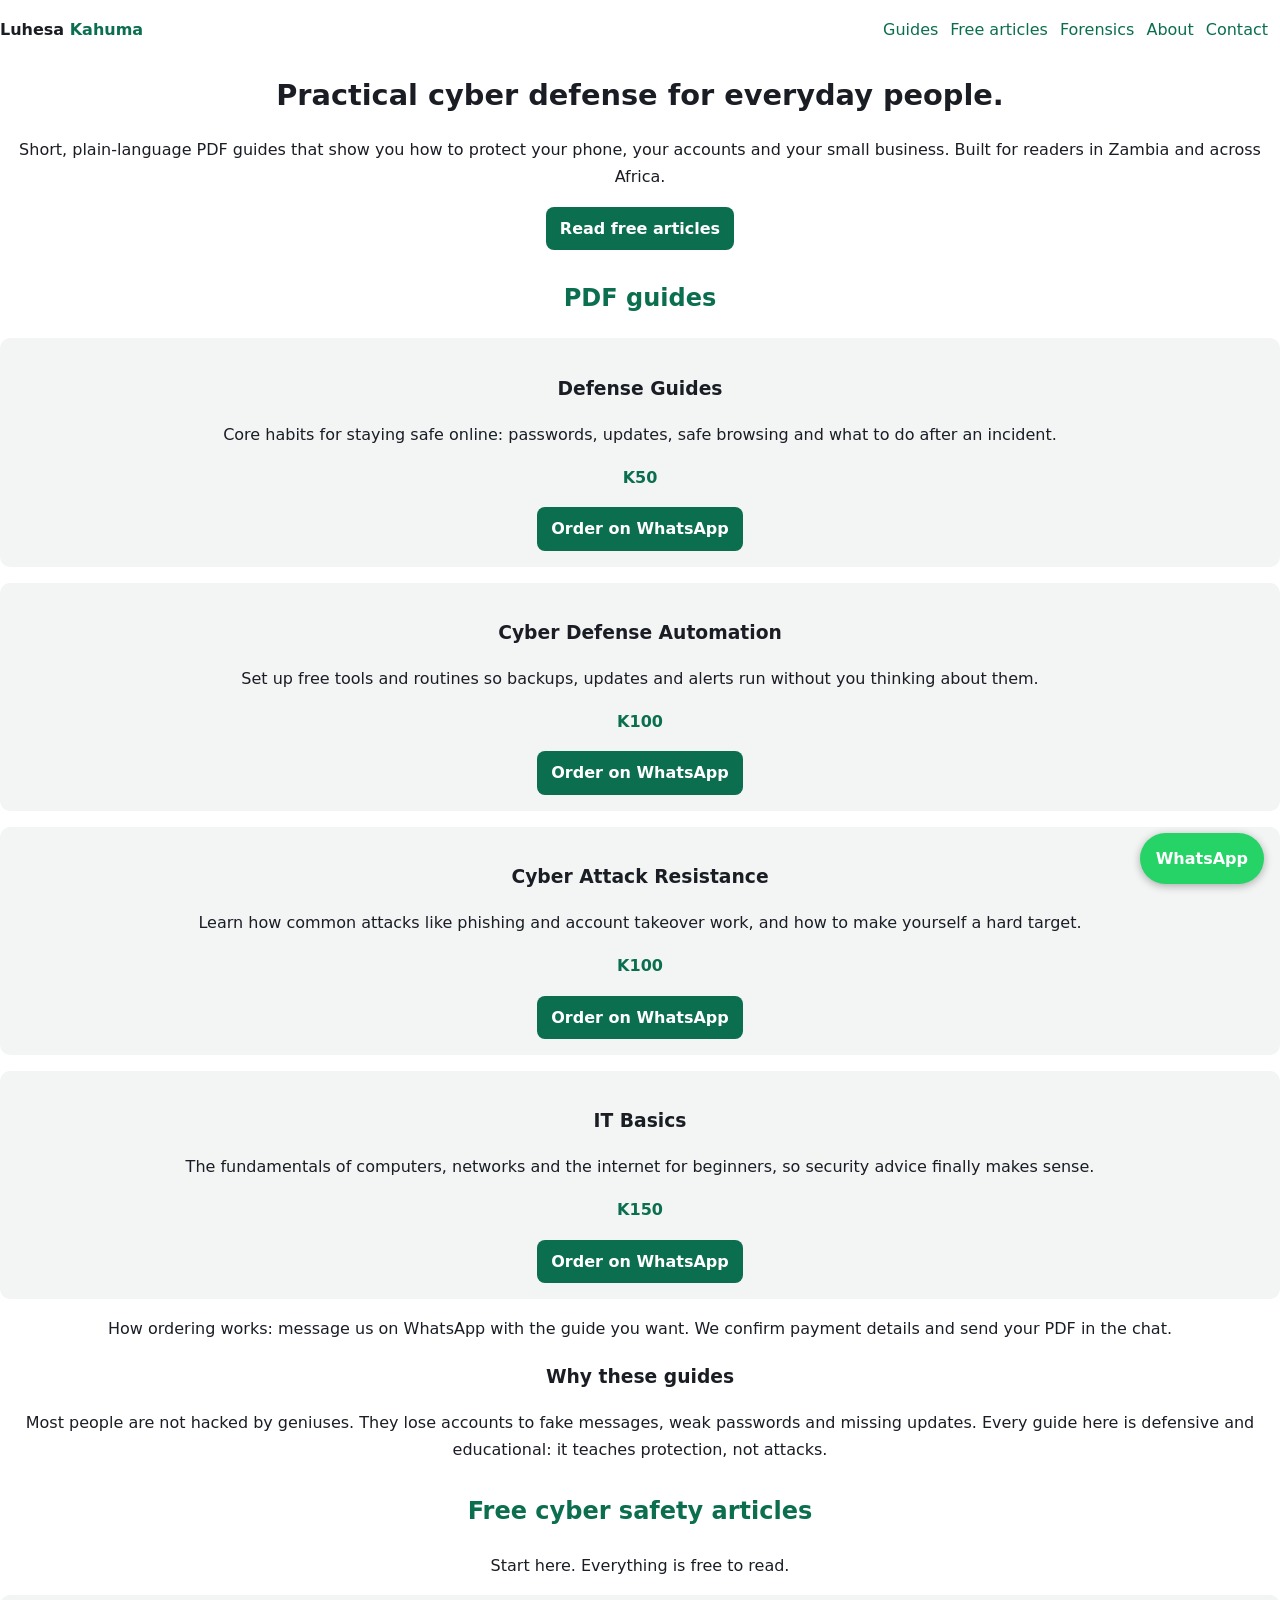
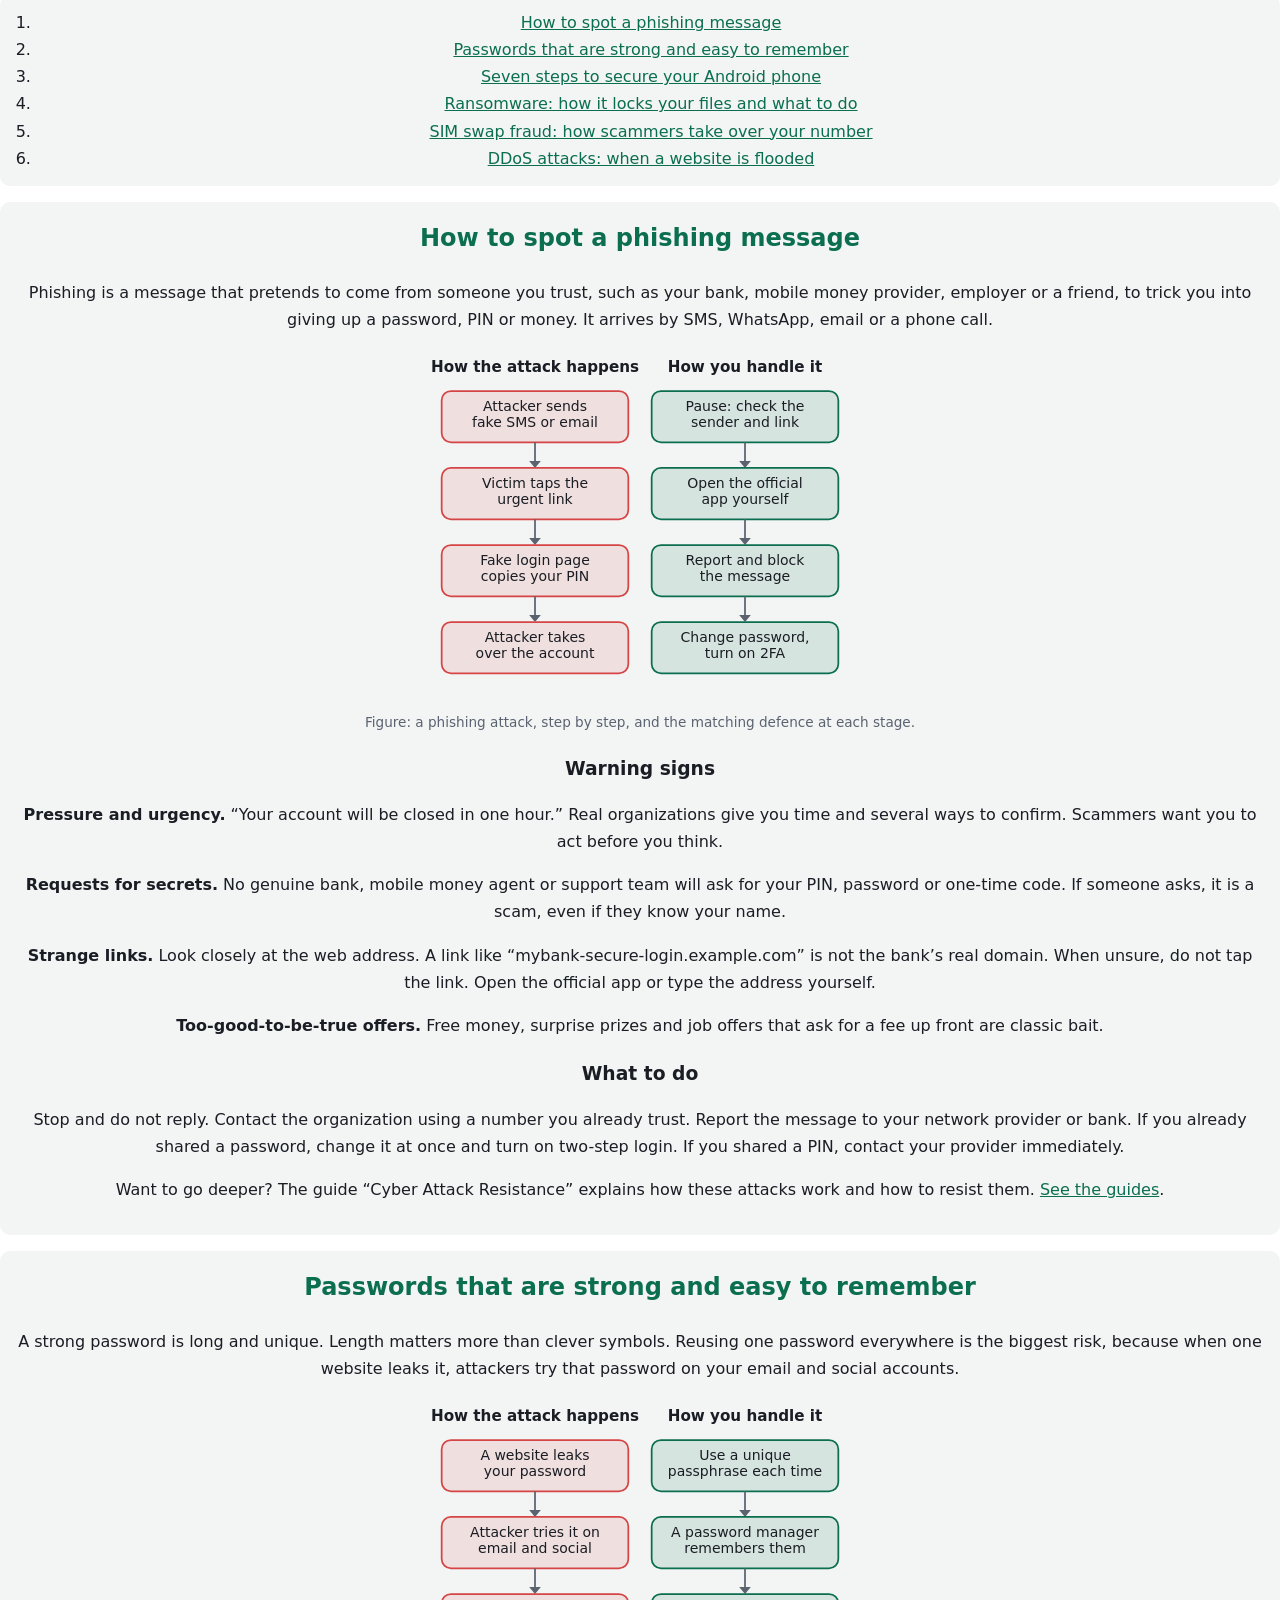
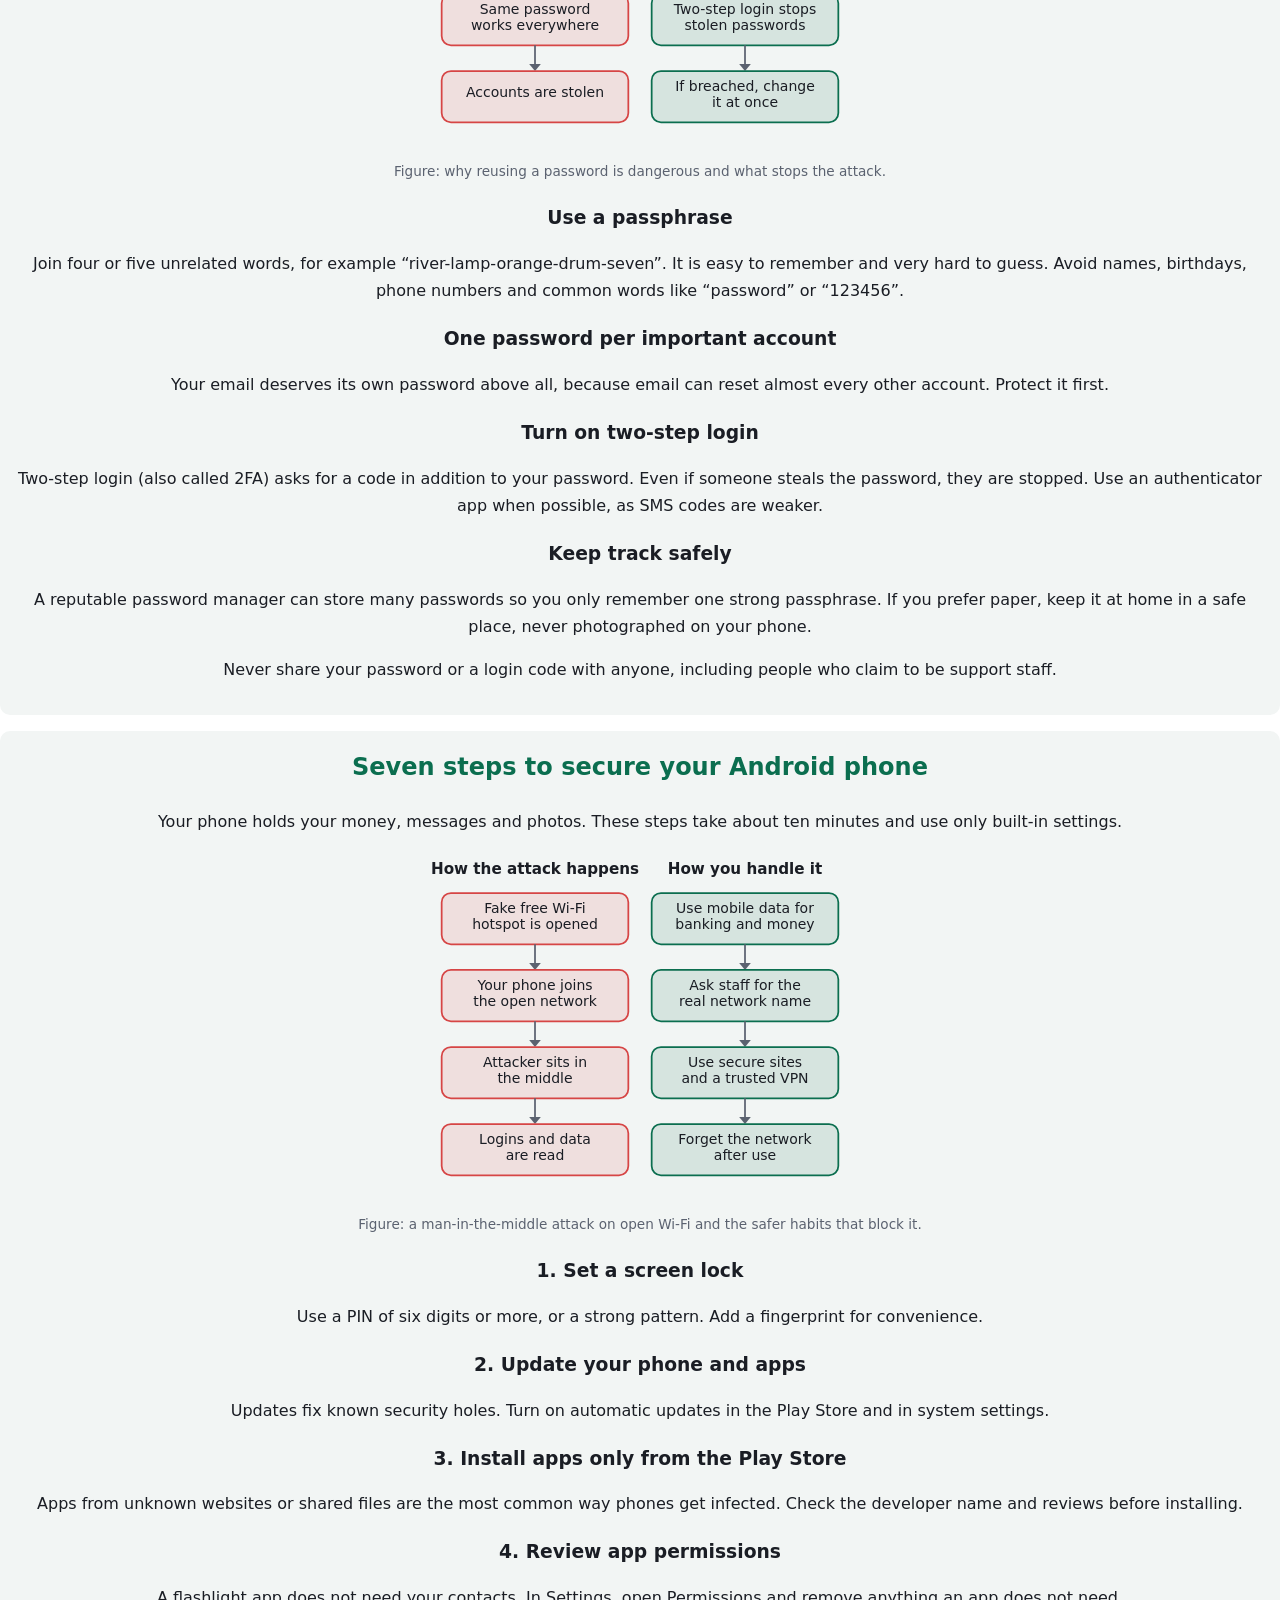
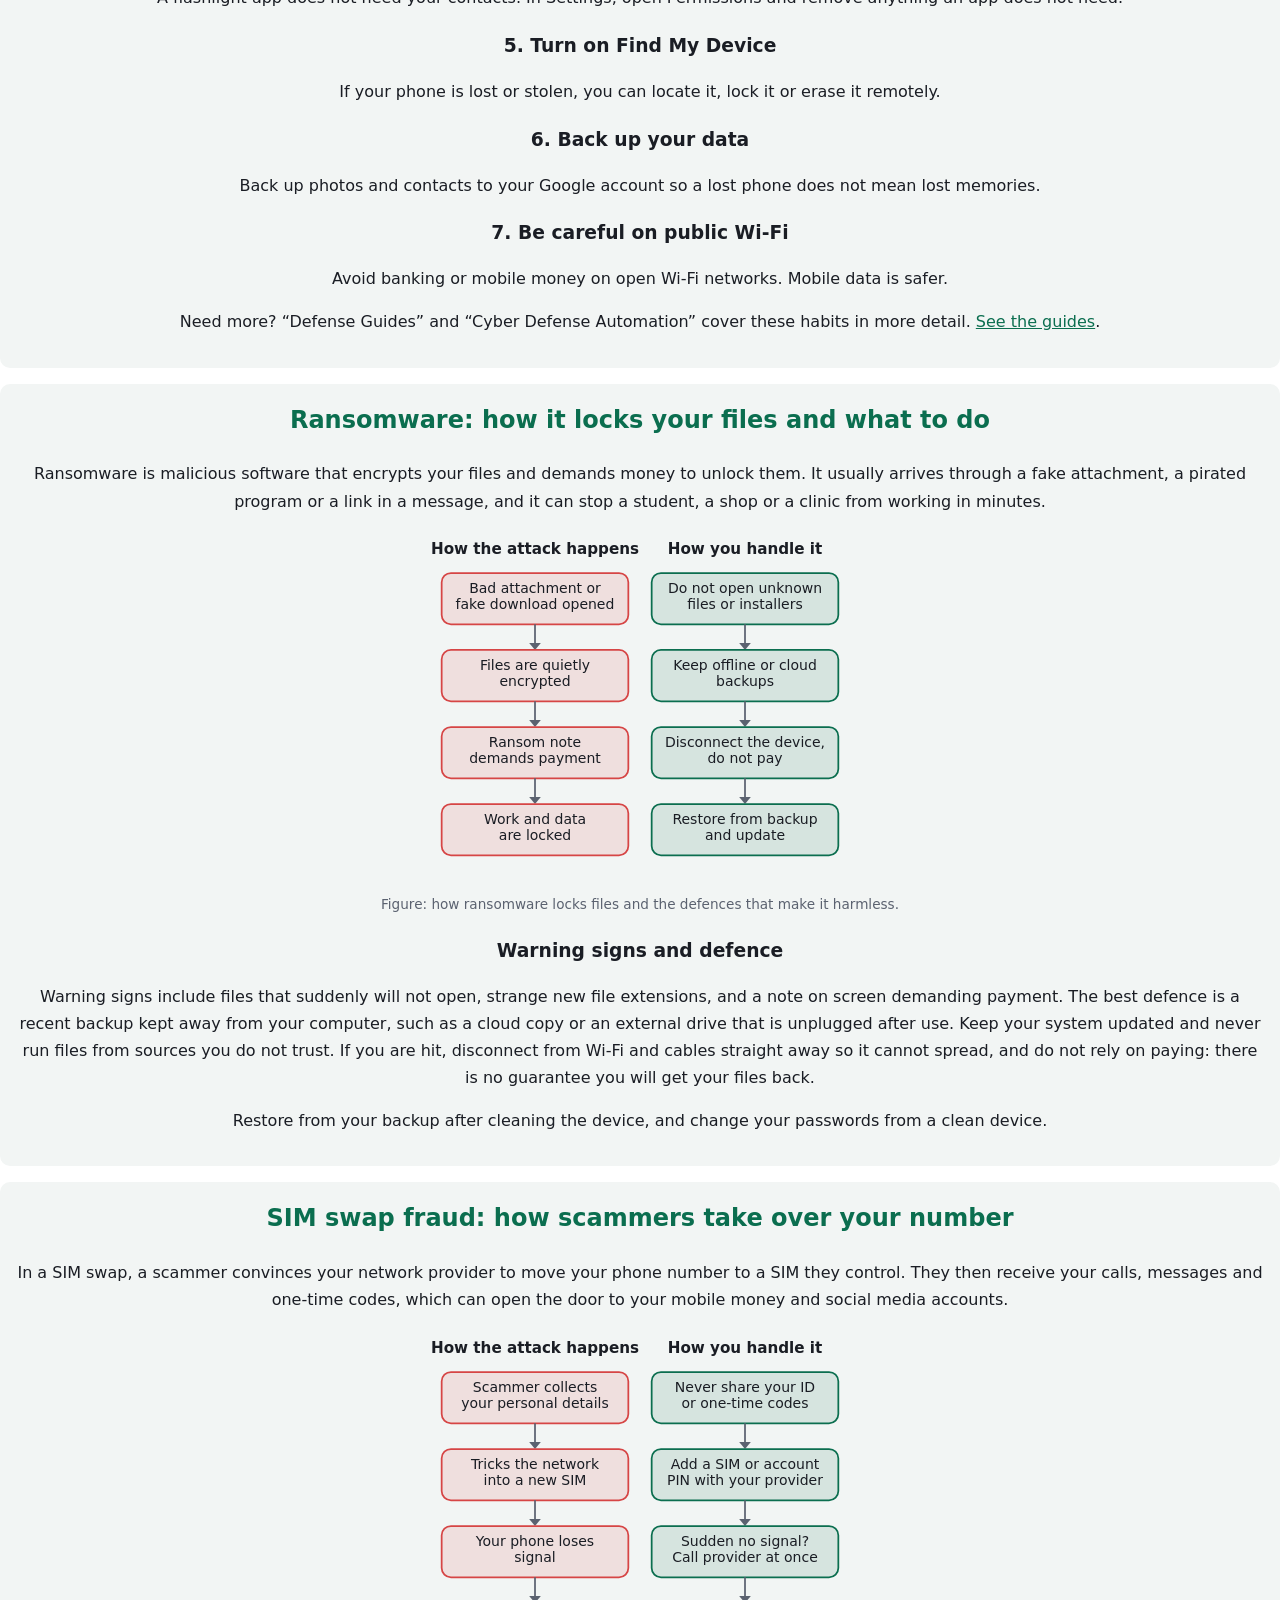
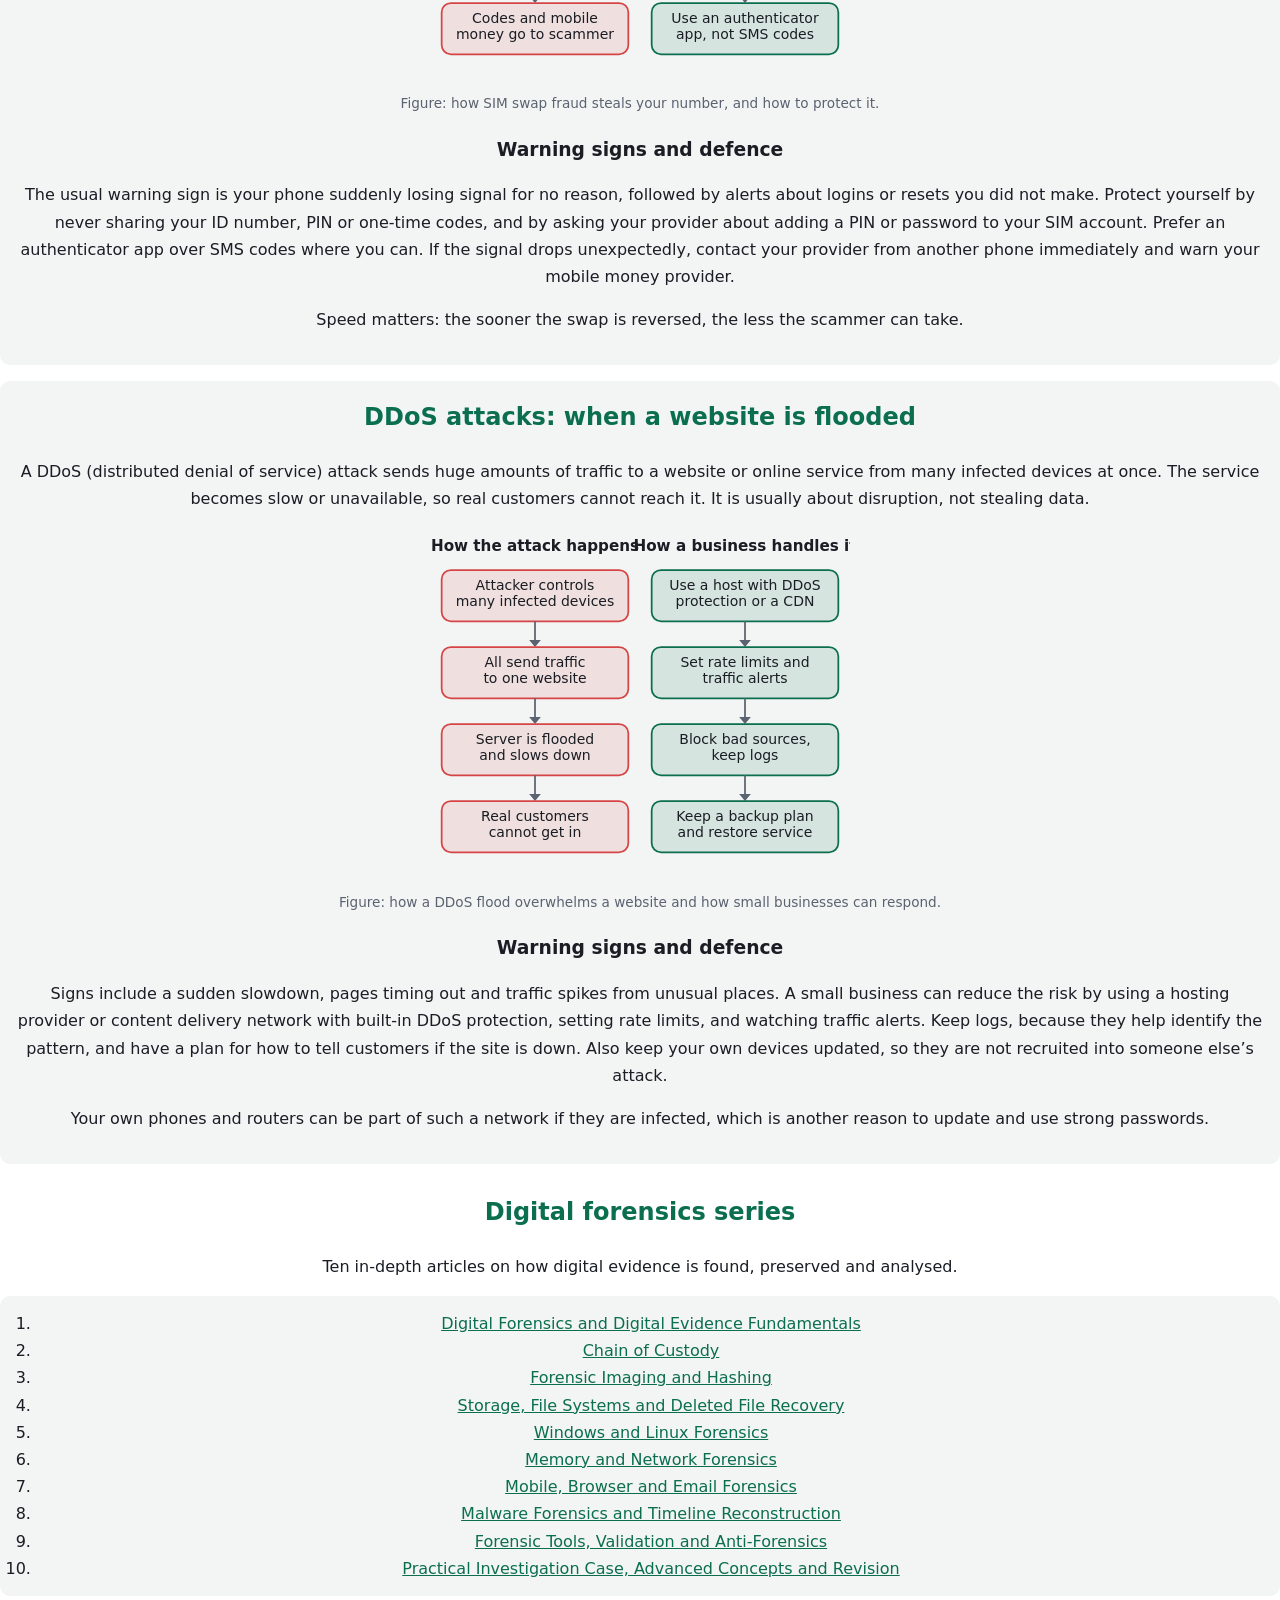
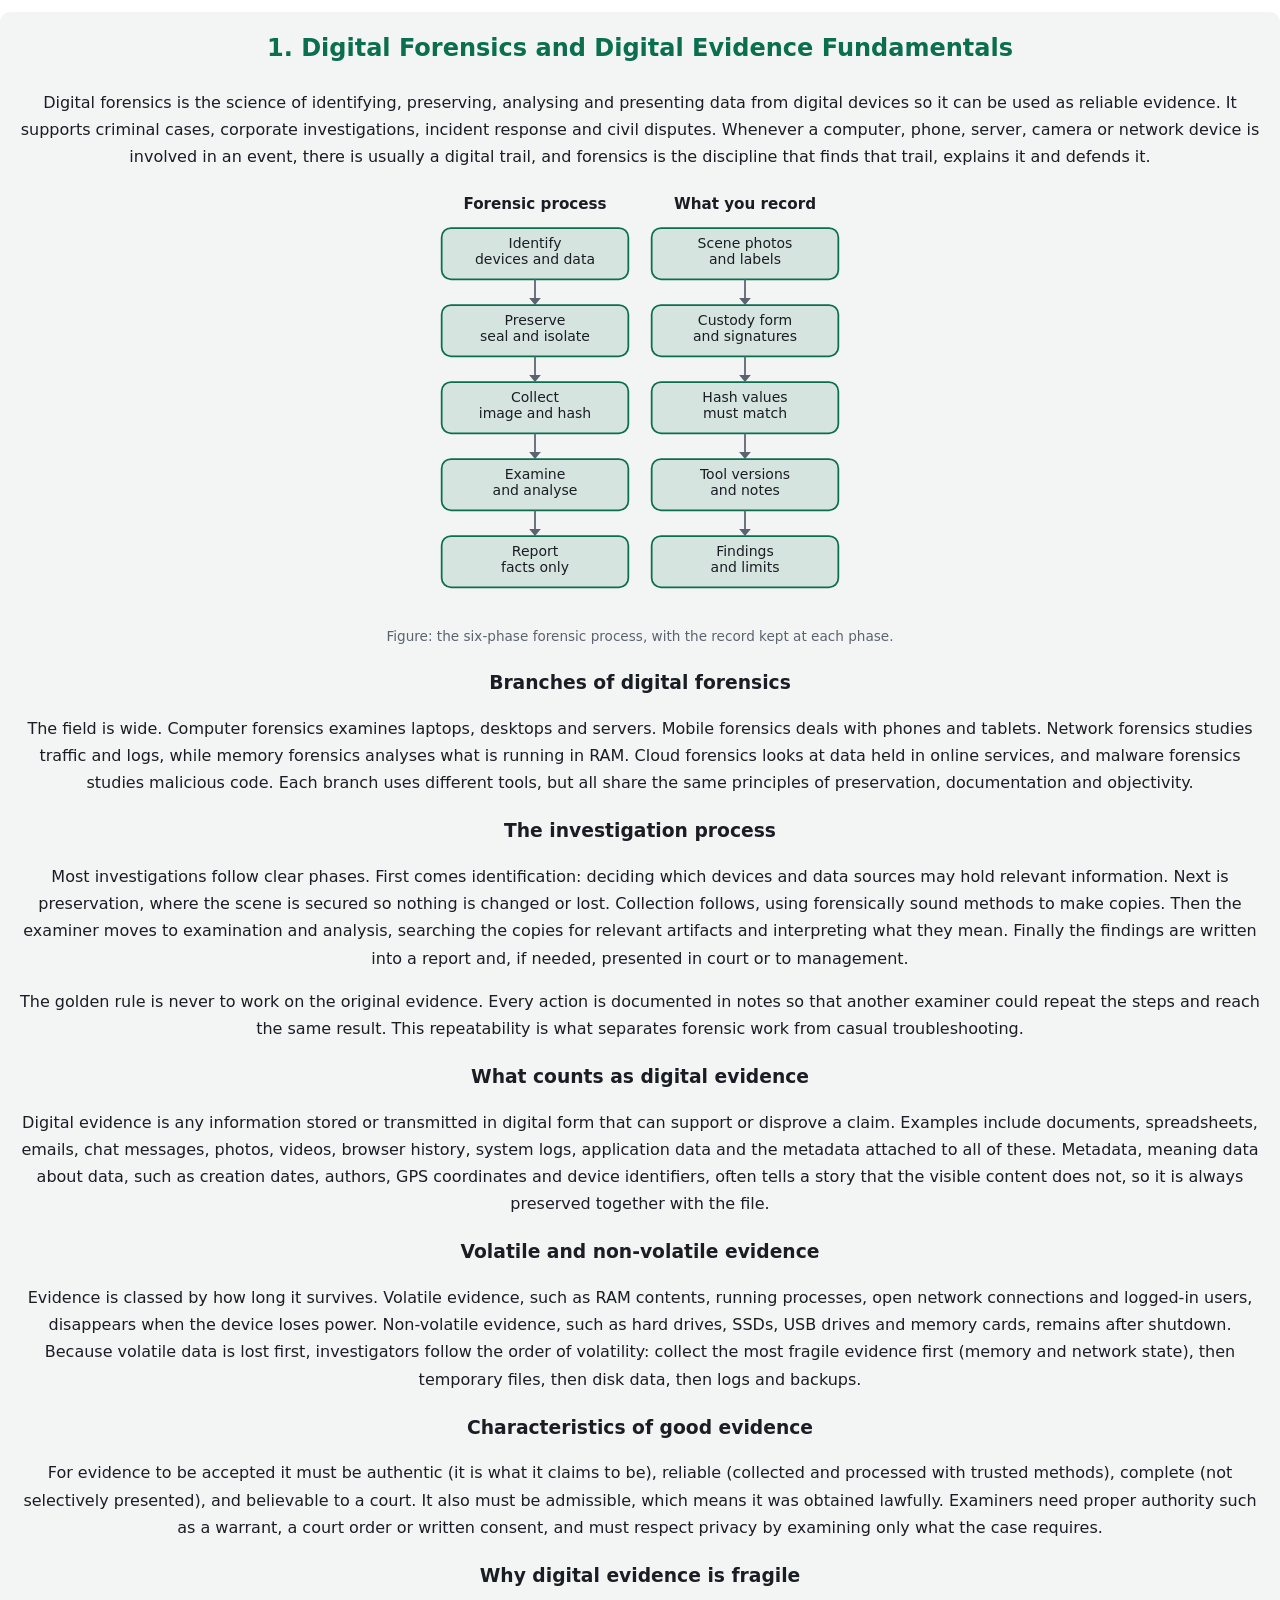
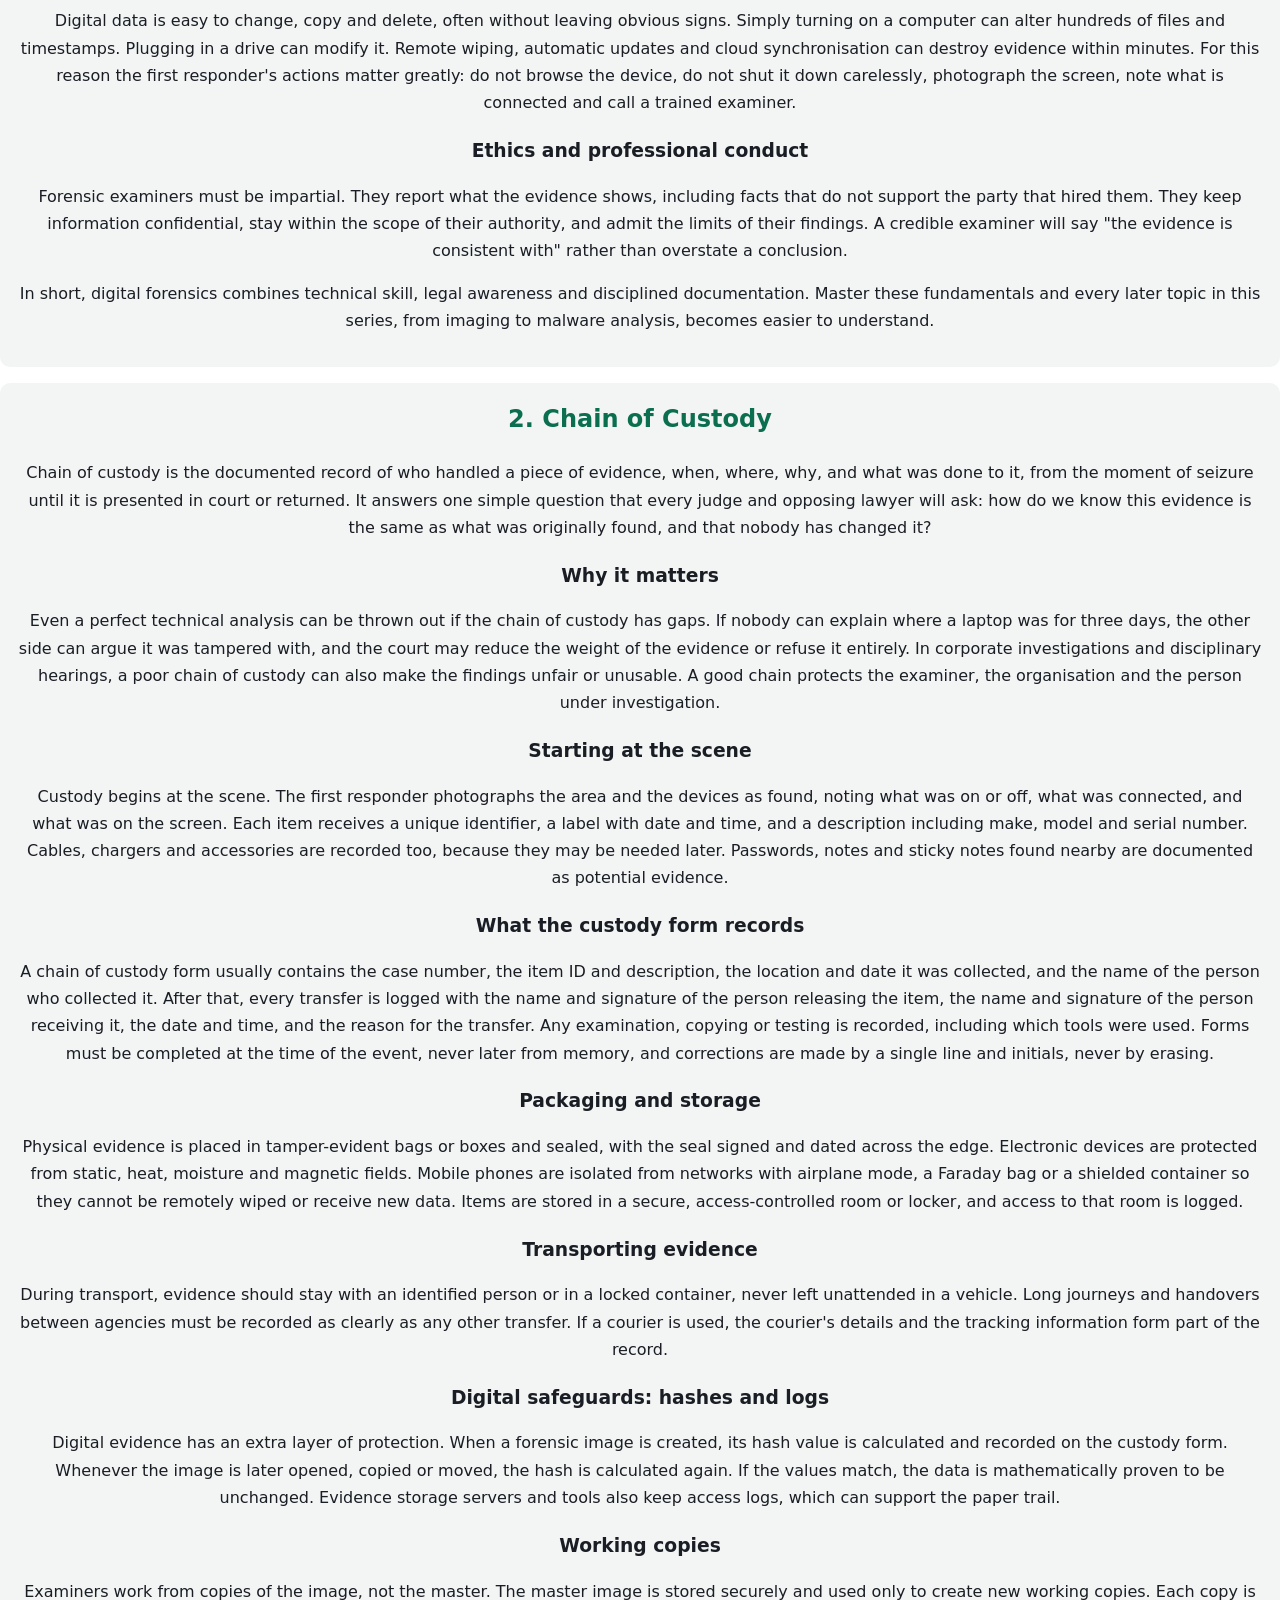
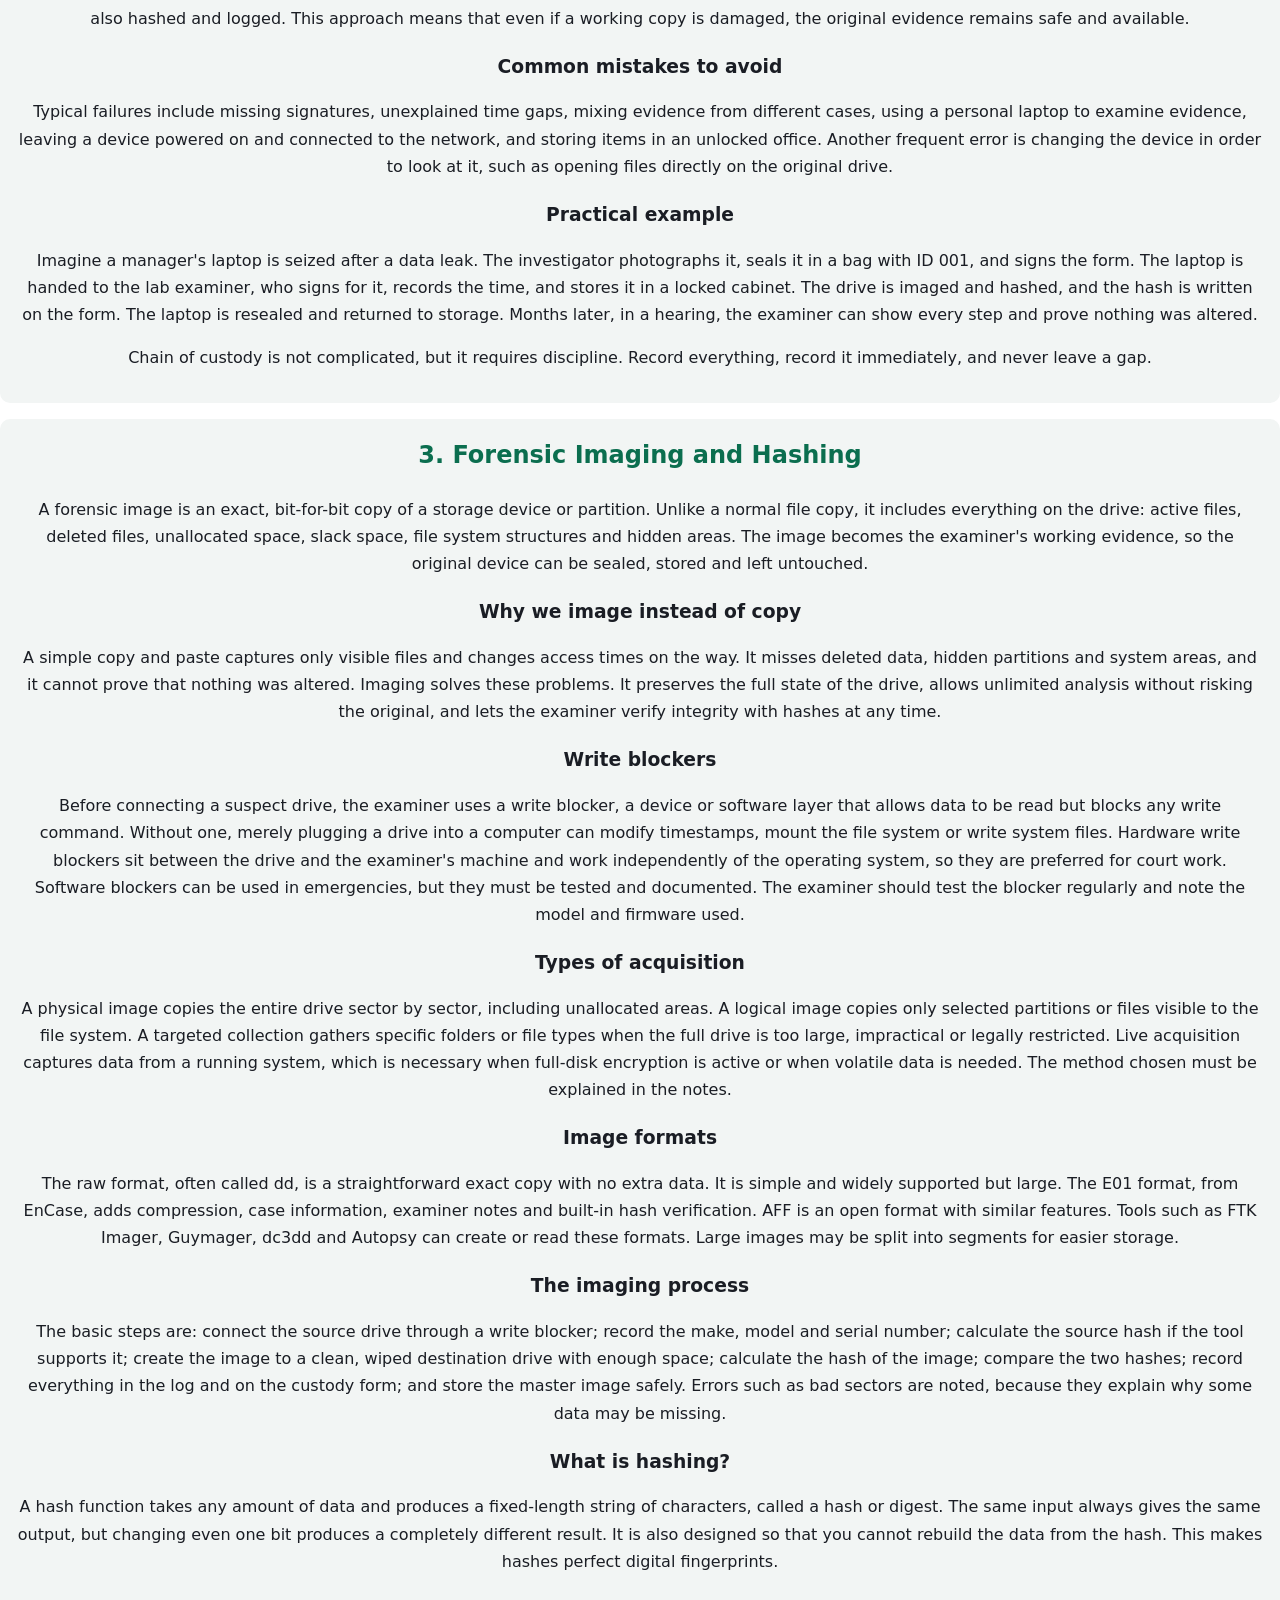
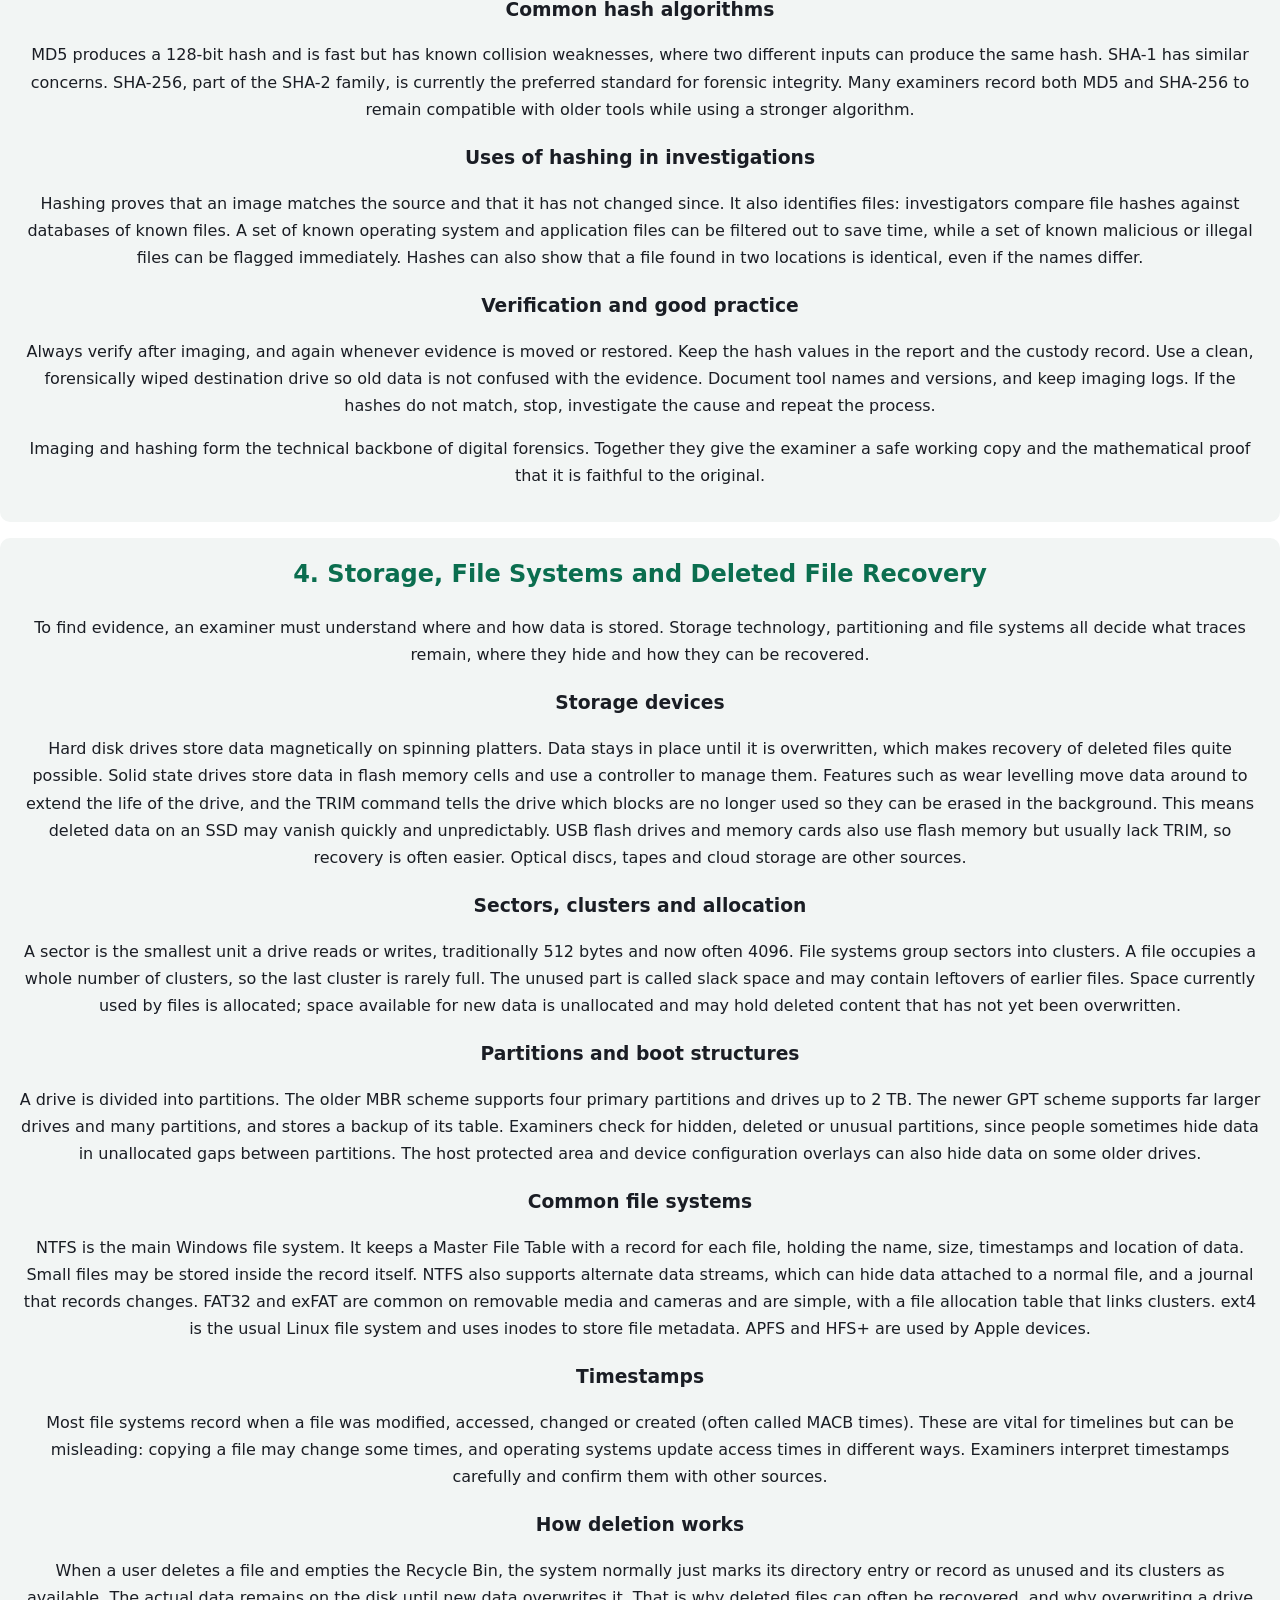
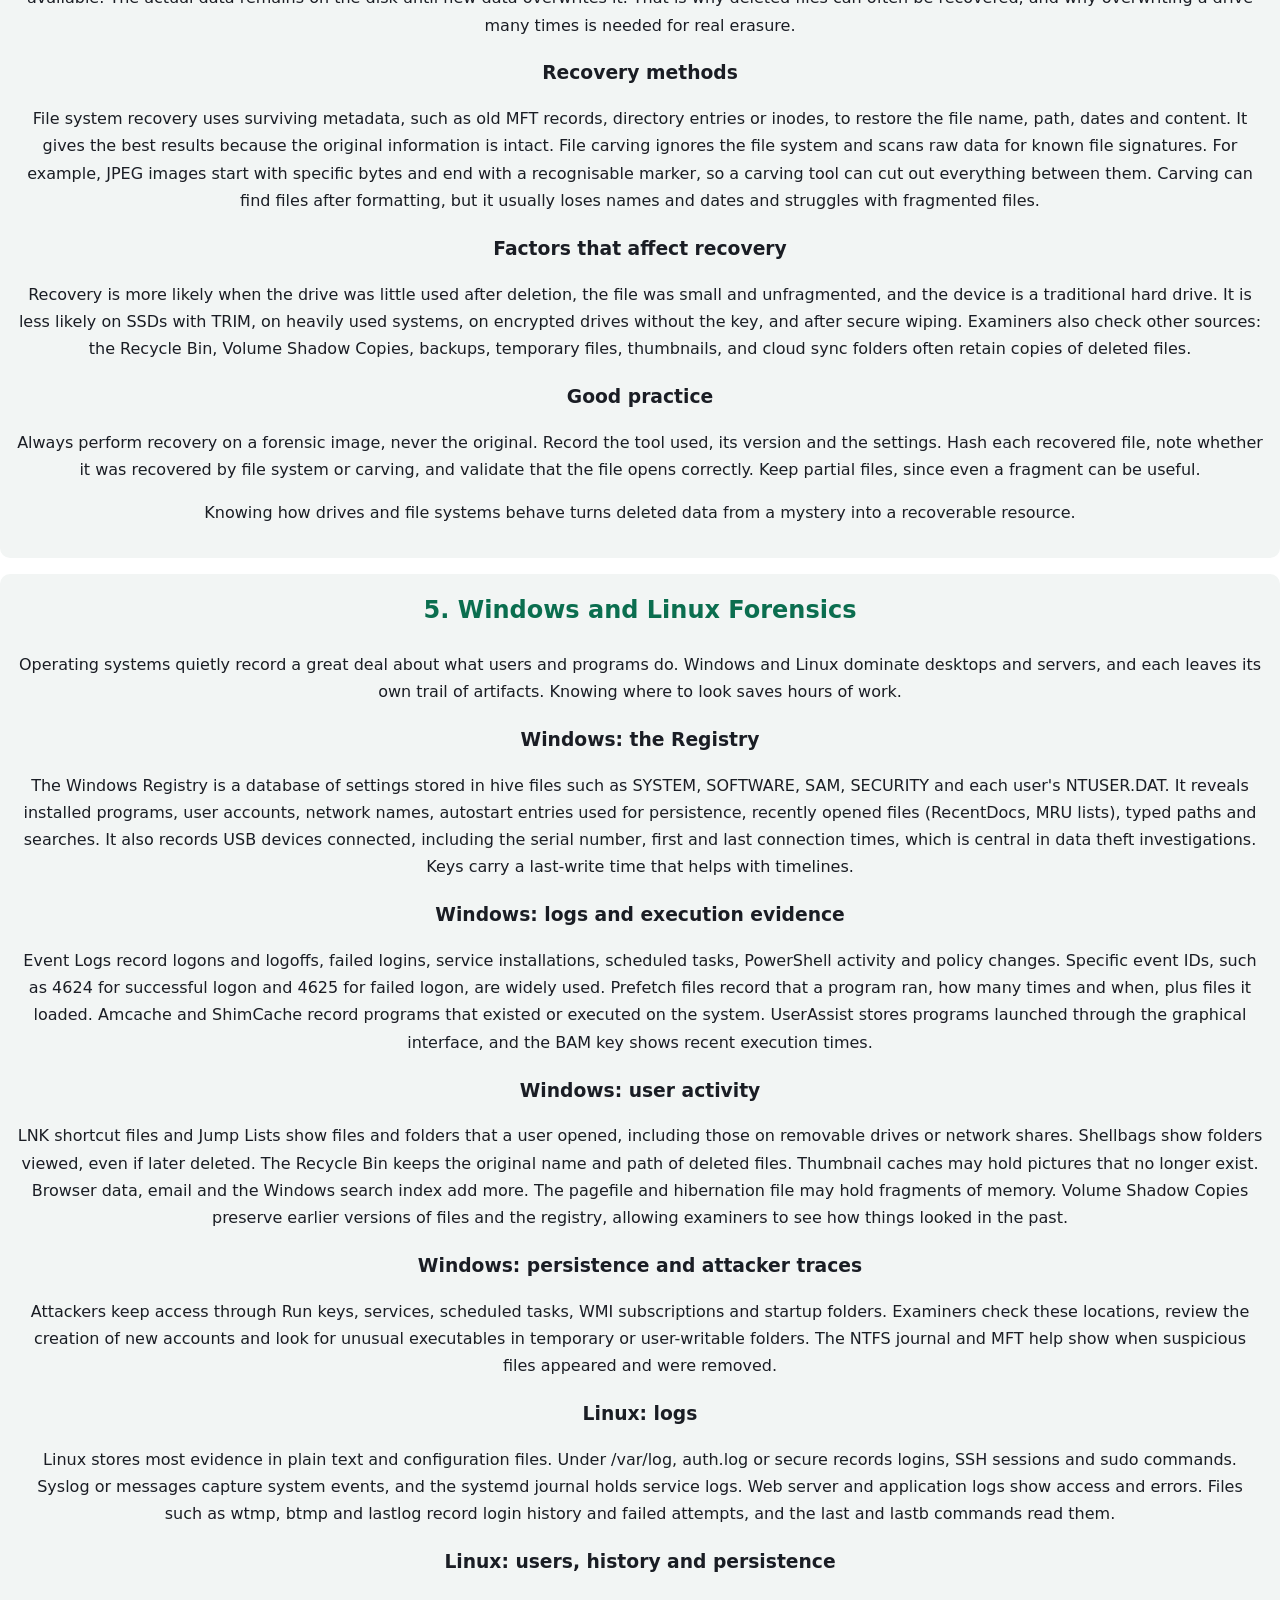
==== commit 5e8446c2: "Update print statement from 'Hello' to 'Goodbye'" ====
--- a/Index.html
+++ b/Index.html
@@ -27,6 +27,7 @@
 nav ol{background:var(--cd);padding:14px 14px 14px 36px;border-radius:10px}
 .ad{min-height:0;margin:20px 0;text-align:center}
 footer{color:var(--mu);font-size:.9rem}
+.wa-float{position:fixed;right:16px;bottom:16px;z-index:50;background:#25D366;color:#fff;padding:12px 16px;border-radius:999px;text-decoration:none;font-weight:700;box-shadow:0 2px 8px rgba(0,0,0,.3)}
 </style></head><body>
 <header class="top"><strong id="home">Luhesa <span style="color:var(--ac)">Kahuma</span></strong>
 <nav><a href="#guides">Guides</a><a href="#articles">Free articles</a><a href="#forensics">Forensics</a><a href="#about">About</a><a href="#contact">Contact</a></nav></header>
@@ -338,4 +339,5 @@
 <p>Questions about this policy can be sent through our <a href="#contact">contact page</a>.</p></section>
 </main>
 <footer>© 2026 Luhesa Kahuma. Educational content for cyber safety. <a href="#about">About</a> · <a href="#contact">Contact</a> · <a href="#privacy">Privacy Policy</a></footer>
+<a class="wa-float" href="https://wa.me/260964242278?text=Hello%2C%20I%20have%20a%20question%20about%20your%20guides" aria-label="Chat on WhatsApp">WhatsApp</a>
 </body></html>
